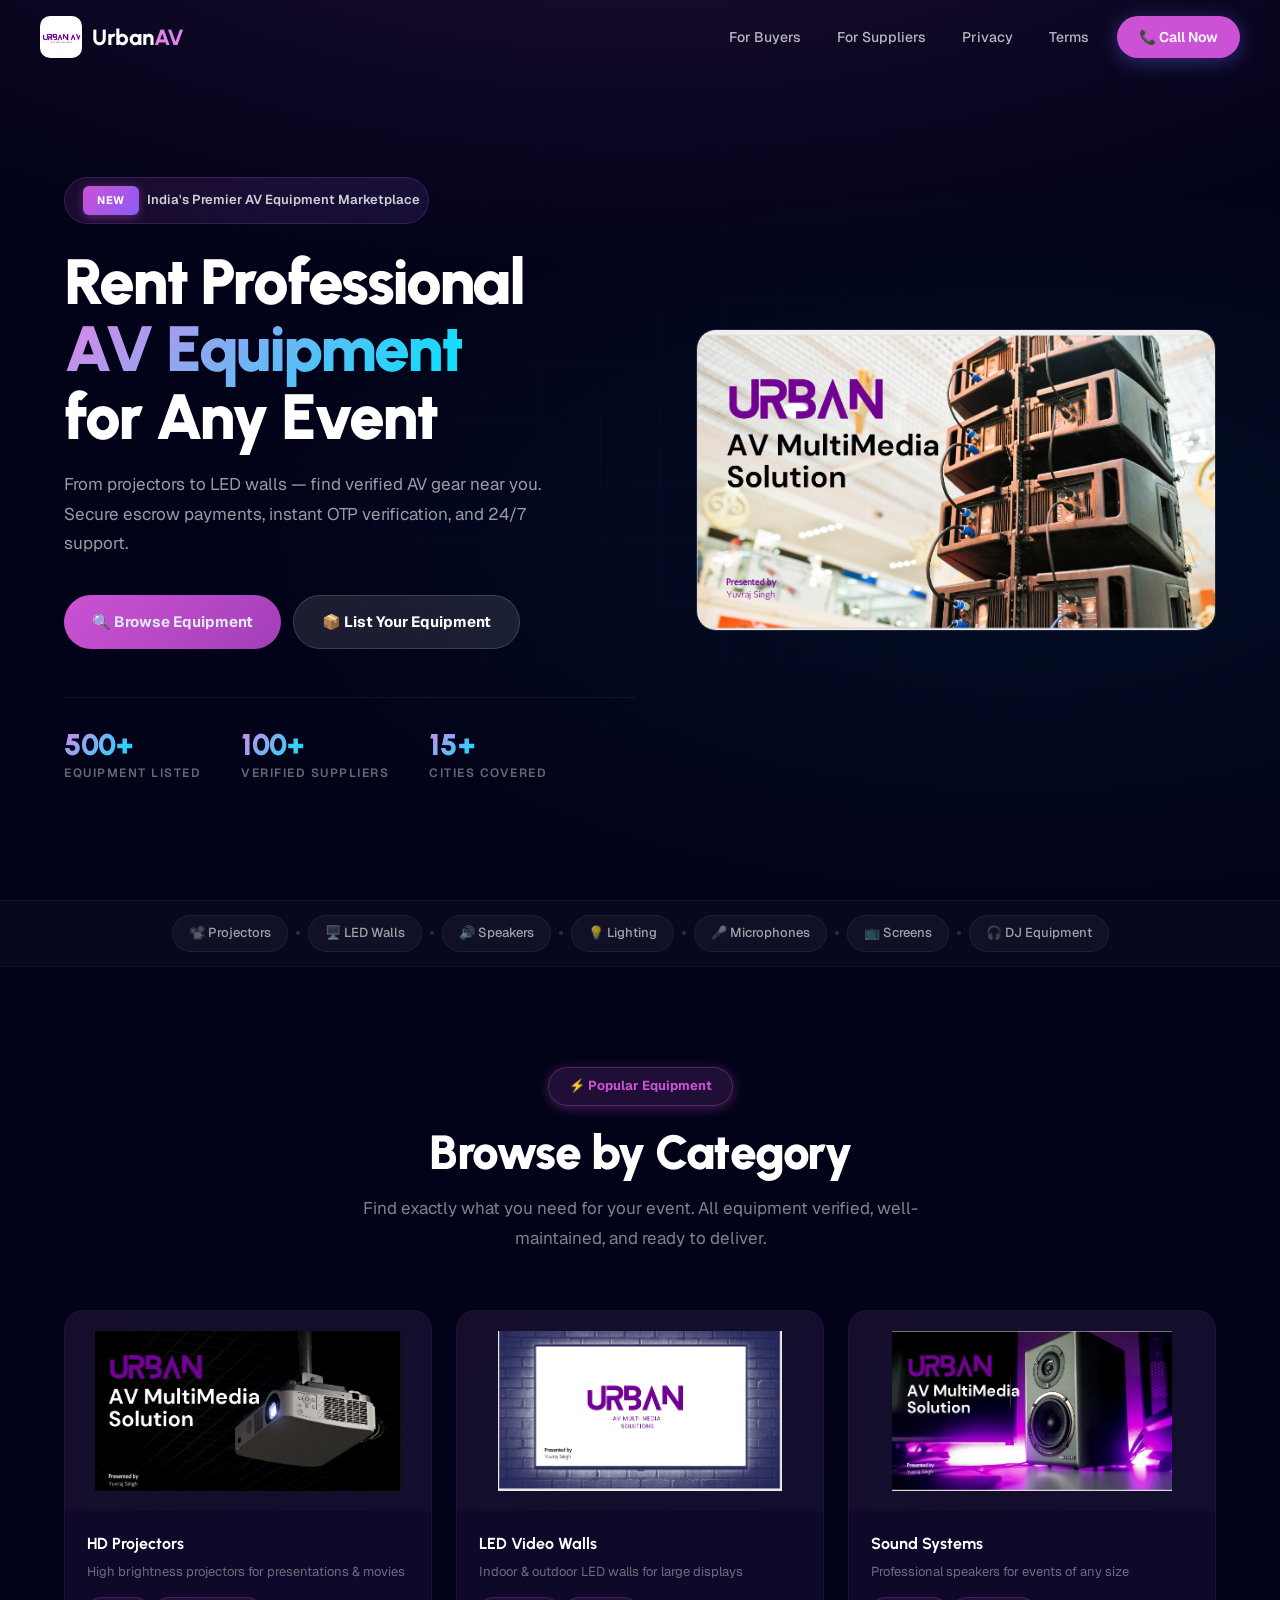
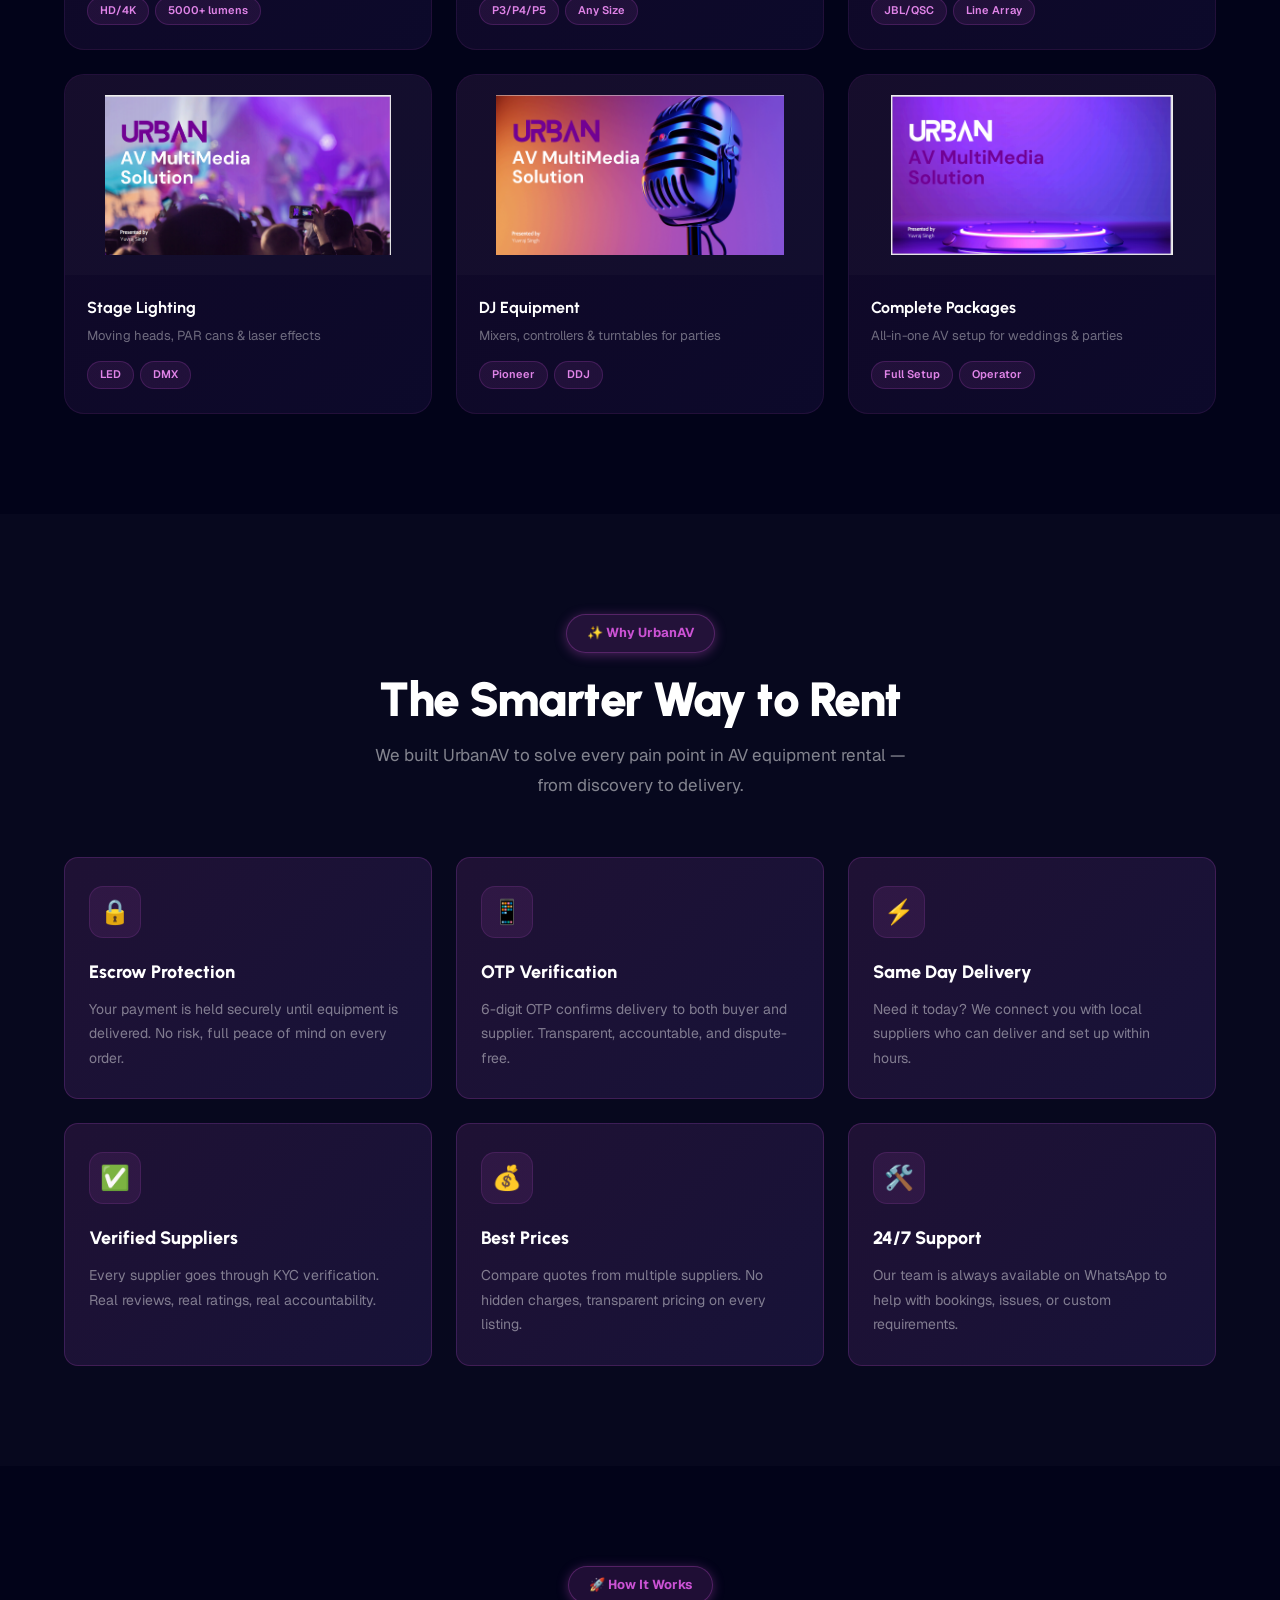
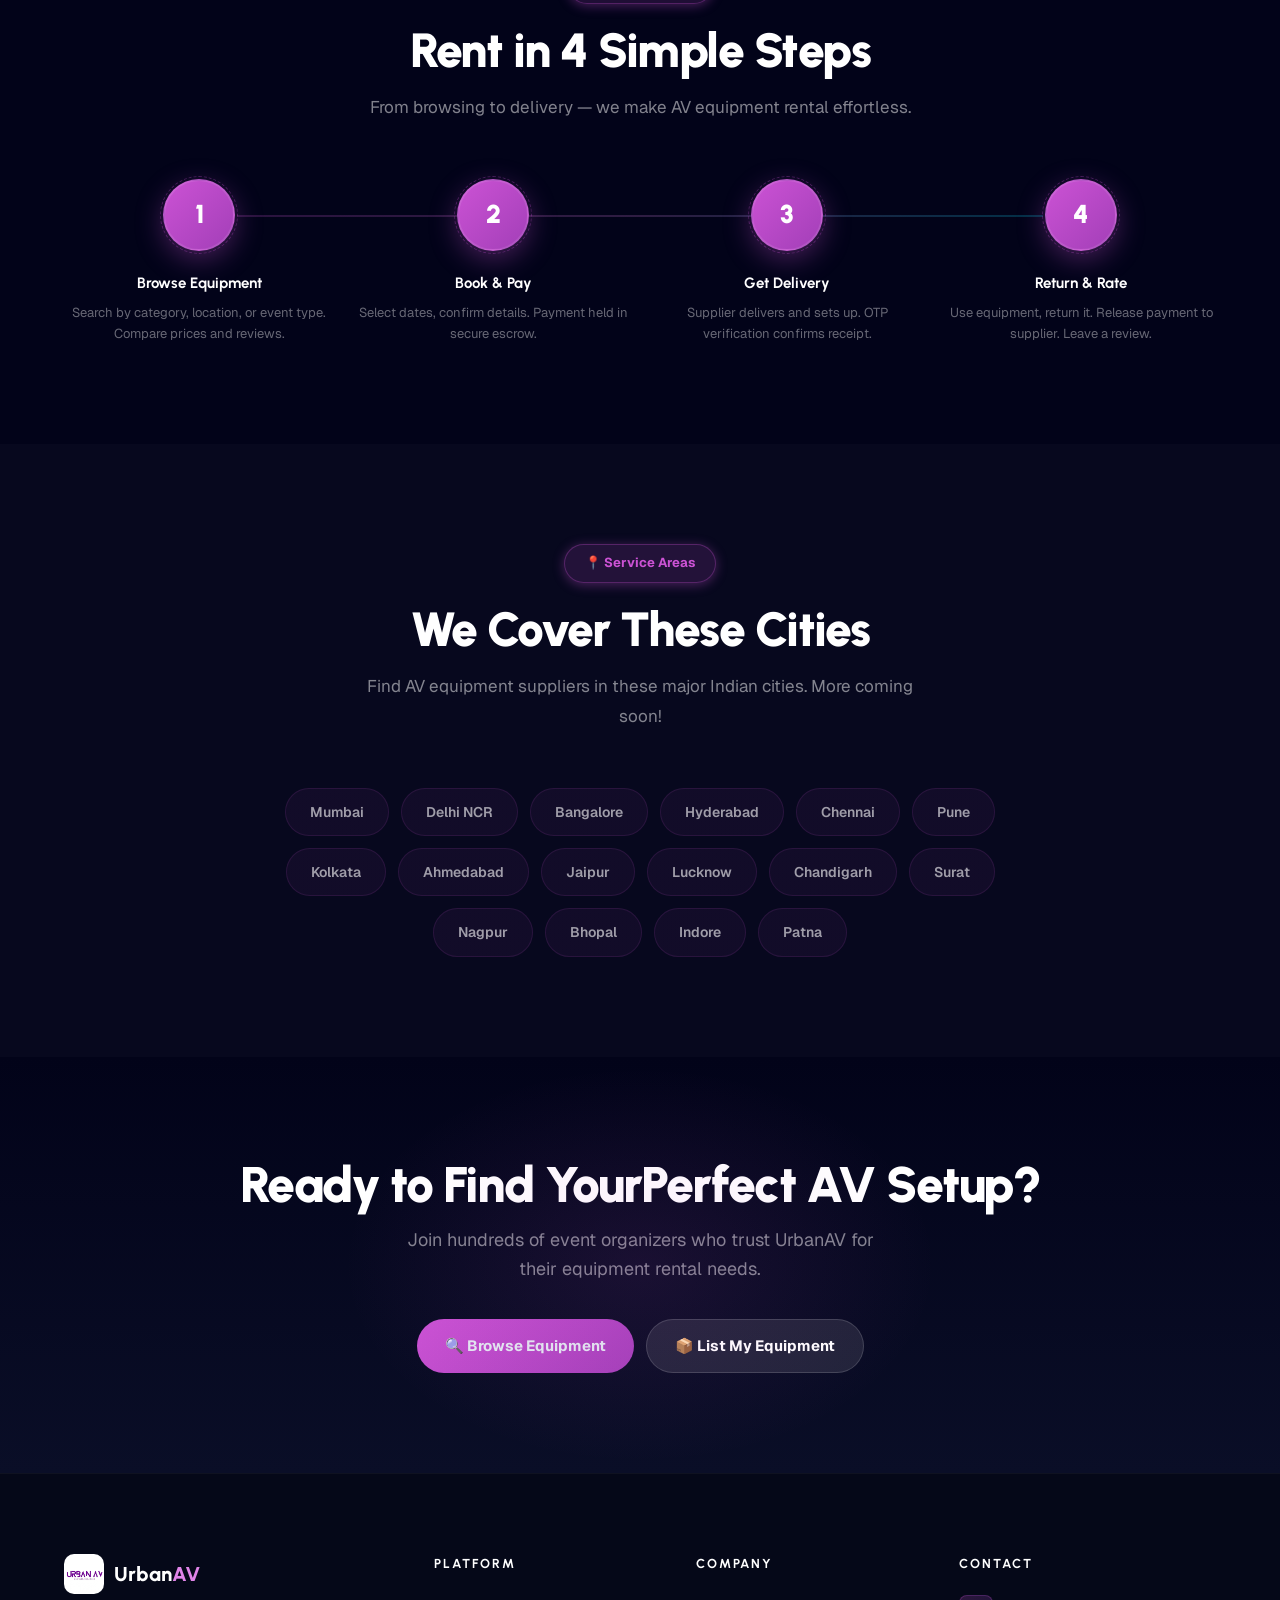
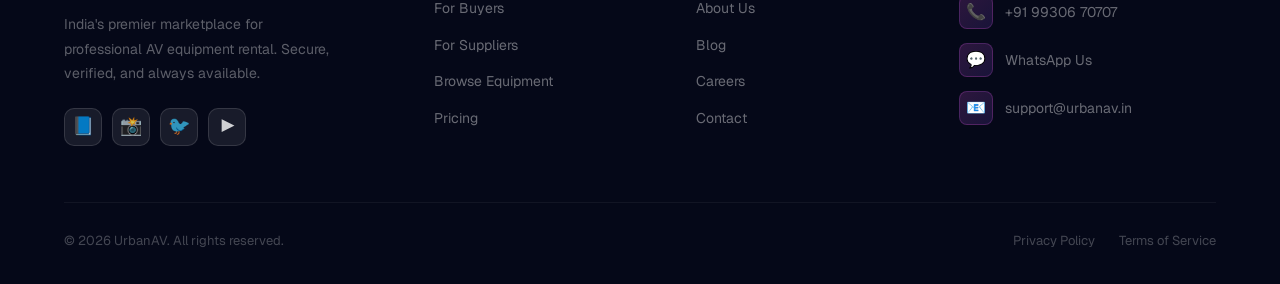
==== index.html @ 96397330 "first commit" ====
<!DOCTYPE html>
<html lang="en">
<head>
  <meta charset="UTF-8">
  <meta name="viewport" content="width=device-width, initial-scale=1.0">
  <title>UrbanAV - Rent Professional AV Equipment Online | Projectors, LED Walls, Speakers</title>
  <meta name="description" content="India's premier AV equipment rental marketplace. Rent projectors, LED walls, speakers, lighting & DJ equipment for events, weddings & corporate needs. Secure escrow payment, OTP verification, same-day delivery.">
  <meta name="keywords" content="AV equipment rental, projector rental India, LED wall rental, speaker rental, event equipment hire, wedding AV rental, corporate AV equipment, stage lighting rental, DJ equipment rental, UrbanAV, AV marketplace India, sound system rental, microphone rental, screen rental">
  <meta name="author" content="UrbanAV">
  <meta name="robots" content="index, follow, max-snippet:-1, max-image-preview:large">
  <meta name="googlebot" content="index, follow">
  <link rel="canonical" href="https://urbanav.in/">

  <!-- Favicon -->
  <link rel="icon" type="image/jpeg" href="urbanav-logo.jpg">
  <link rel="apple-touch-icon" href="urbanav-logo.jpg">

  <!-- Open Graph / Facebook -->
  <meta property="og:type" content="website">
  <meta property="og:url" content="https://urbanav.in/">
  <meta property="og:title" content="UrbanAV - Rent Professional AV Equipment Online">
  <meta property="og:description" content="India's premier AV equipment rental marketplace. Rent projectors, LED walls, speakers & more. Secure escrow payment, OTP verification.">
  <meta property="og:image" content="https://urbanav.in/images/urban1.png">
  <meta property="og:image:width" content="1200">
  <meta property="og:image:height" content="630">
  <meta property="og:site_name" content="UrbanAV">
  <meta property="og:locale" content="en_IN">

  <!-- Twitter Card -->
  <meta name="twitter:card" content="summary_large_image">
  <meta name="twitter:url" content="https://urbanav.in/">
  <meta name="twitter:title" content="UrbanAV - Rent Professional AV Equipment Online">
  <meta name="twitter:description" content="India's premier AV equipment rental marketplace. Secure escrow payment, OTP verification, same-day delivery.">
  <meta name="twitter:image" content="https://urbanav.in/images/urban1.png">

  <!-- Preconnect for performance -->
  <link rel="preconnect" href="https://images.unsplash.com">

  <!-- Structured Data: Organization -->
  <script type="application/ld+json">
  {
    "@context": "https://schema.org",
    "@type": "Organization",
    "name": "UrbanAV",
    "url": "https://urbanav.in",
    "logo": "https://urbanav.in/urbanav-logo.jpg",
    "description": "India's premier marketplace for professional AV equipment rental",
    "contactPoint": {
      "@type": "ContactPoint",
      "telephone": "+91-9930670707",
      "contactType": "customer service",
      "email": "support@urbanav.in",
      "availableLanguage": ["English", "Hindi"]
    },
    "sameAs": [],
    "areaServed": {
      "@type": "Country",
      "name": "India"
    }
  }
  </script>

  <!-- Structured Data: WebSite with SearchAction -->
  <script type="application/ld+json">
  {
    "@context": "https://schema.org",
    "@type": "WebSite",
    "name": "UrbanAV",
    "url": "https://urbanav.in",
    "potentialAction": {
      "@type": "SearchAction",
      "target": "https://urbanav.in/search?q={search_term_string}",
      "query-input": "required name=search_term_string"
    }
  }
  </script>

  <link rel="stylesheet" href="css/style.css">
</head>
<body>

<!-- NAVBAR -->
<nav class="navbar" id="navbar">
  <div class="navbar-inner">
    <a href="/" class="logo">
      <img src="urbanav-logo.jpg" alt="UrbanAV" onerror="this.style.display='none'">
      <span class="logo-text">Urban<span>AV</span></span>
    </a>
    <div class="nav-links" id="navLinks">
      <a href="how-it-works-buyer.html">For Buyers</a>
      <a href="how-it-works-supplier.html">For Suppliers</a>
      <a href="privacy-policy-buyer.html">Privacy</a>
      <a href="terms-buyer.html">Terms</a>
      <a href="https://wa.me/919930670707" class="nav-cta">📞 Call Now</a>
    </div>
    <div class="menu-toggle" id="menuToggle" onclick="toggleMenu()">
      <span></span><span></span><span></span>
    </div>
  </div>
</nav>

<main>
<!-- HERO -->
<section class="hero">
  <div class="hero-bg"></div>
  <div class="hero-grid"></div>
  <div class="hero-content">
    <div class="container">
      <!-- LEFT: Text Content -->
      <div class="hero-text">
        <div class="hero-badge">
          <span class="hero-badge-btn">NEW</span>
          India's Premier AV Equipment Marketplace
        </div>
        <h1>
          Rent Professional<br>
          <span class="gradient-text">AV Equipment</span><br>
          for Any Event
        </h1>
        <p class="hero-subtitle">
          From projectors to LED walls — find verified AV gear near you. 
          Secure escrow payments, instant OTP verification, and 24/7 support.
        </p>
        <div class="hero-btns">
          <a href="how-it-works-buyer.html" class="btn btn-primary">
            🔍 Browse Equipment
          </a>
          <a href="how-it-works-supplier.html" class="btn btn-white">
            📦 List Your Equipment
          </a>
        </div>
        <div class="hero-stats">
          <div>
            <div class="hero-stat-num"><span class="accent">500+</span></div>
            <div class="hero-stat-label">Equipment Listed</div>
          </div>
          <div>
            <div class="hero-stat-num"><span class="accent">100+</span></div>
            <div class="hero-stat-label">Verified Suppliers</div>
          </div>
          <div>
            <div class="hero-stat-num"><span class="accent">15+</span></div>
            <div class="hero-stat-label">Cities Covered</div>
          </div>
        </div>
      </div>

      <!-- RIGHT: Images Gallery -->
      <div class="hero-visual">
        <div class="hero-showcase">
          <!-- Main large image -->
          <div class="hero-main-img">
            <img src="images/urban1.png" alt="AV Setup">            
           
          </div>
          <!-- Smaller images grid -->
         
        
      </div>
    </div>
  </div>
</section>

<!-- SERVICES BAR -->
<div class="services-bar">
  <div class="services-bar-inner">
    <div class="services-bar-item">📽️ Projectors</div>
    <div class="services-bar-sep"></div>
    <div class="services-bar-item">🖥️ LED Walls</div>
    <div class="services-bar-sep"></div>
    <div class="services-bar-item">🔊 Speakers</div>
    <div class="services-bar-sep"></div>
    <div class="services-bar-item">💡 Lighting</div>
    <div class="services-bar-sep"></div>
    <div class="services-bar-item">🎤 Microphones</div>
    <div class="services-bar-sep"></div>
    <div class="services-bar-item">📺 Screens</div>
    <div class="services-bar-sep"></div>
    <div class="services-bar-item">🎧 DJ Equipment</div>
  </div>
</div>

<!-- EQUIPMENT GRID -->
<section class="section">
  <div class="container">
    <div style="text-align:center; margin-bottom: 56px;">
      <div class="section-badge">⚡ Popular Equipment</div>
      <h2 class="section-title">Browse by Category</h2>
      <p class="section-subtitle">Find exactly what you need for your event. All equipment verified, well-maintained, and ready to deliver.</p>
    </div>
    <div class="equip-grid">
      <div class="equip-card">
        <div class="equip-img">
          <img src="images/projector.png" alt="Projector">
        </div>
        <div class="equip-body">
          <h3>HD Projectors</h3>
          <p>High brightness projectors for presentations & movies</p>
          <div class="equip-tags">
            <span class="equip-tag">HD/4K</span>
            <span class="equip-tag">5000+ lumens</span>
          </div>
        </div>
      </div>
      <div class="equip-card">
        <div class="equip-img">
          <img src="images/screen.png" alt="LED Wall">
        </div>
        <div class="equip-body">
          <h3>LED Video Walls</h3>
          <p>Indoor & outdoor LED walls for large displays</p>
          <div class="equip-tags">
            <span class="equip-tag">P3/P4/P5</span>
            <span class="equip-tag">Any Size</span>
          </div>
        </div>
      </div>
      <div class="equip-card">
        <div class="equip-img">
          <img src="images/sepekar.png" alt="Speakers">
        </div>
        <div class="equip-body">
          <h3>Sound Systems</h3>
          <p>Professional speakers for events of any size</p>
          <div class="equip-tags">
            <span class="equip-tag">JBL/QSC</span>
            <span class="equip-tag">Line Array</span>
          </div>
        </div>
      </div>
      <div class="equip-card">
        <div class="equip-img">
          <img src="images/crowd.png" alt="Stage Lighting">
        </div>
        <div class="equip-body">
          <h3>Stage Lighting</h3>
          <p>Moving heads, PAR cans & laser effects</p>
          <div class="equip-tags">
            <span class="equip-tag">LED</span>
            <span class="equip-tag">DMX</span>
          </div>
        </div>
      </div>
      <div class="equip-card">
        <div class="equip-img">
          <img src="images/mics.png" alt="DJ Equipment">
        </div>
        <div class="equip-body">
          <h3>DJ Equipment</h3>
          <p>Mixers, controllers & turntables for parties</p>
          <div class="equip-tags">
            <span class="equip-tag">Pioneer</span>
            <span class="equip-tag">DDJ</span>
          </div>
        </div>
      </div>
      <div class="equip-card">
        <div class="equip-img">
          <img src="images/urban.png" alt="Event Setup">
        </div>
        <div class="equip-body">
          <h3>Complete Packages</h3>
          <p>All-in-one AV setup for weddings & parties</p>
          <div class="equip-tags">
            <span class="equip-tag">Full Setup</span>
            <span class="equip-tag">Operator</span>
          </div>
        </div>
      </div>
    </div>
  </div>
</section>

<!-- WHY URBANAV -->
<section class="section section-alt">
  <div class="container">
    <div style="text-align:center; margin-bottom: 56px;">
      <div class="section-badge">✨ Why UrbanAV</div>
      <h2 class="section-title">The Smarter Way to Rent</h2>
      <p class="section-subtitle">We built UrbanAV to solve every pain point in AV equipment rental — from discovery to delivery.</p>
    </div>
    <div class="feat-grid">
      <div class="feat-card">
        <div class="feat-icon">🔒</div>
        <h3>Escrow Protection</h3>
        <p>Your payment is held securely until equipment is delivered. No risk, full peace of mind on every order.</p>
      </div>
      <div class="feat-card">
        <div class="feat-icon">📱</div>
        <h3>OTP Verification</h3>
        <p>6-digit OTP confirms delivery to both buyer and supplier. Transparent, accountable, and dispute-free.</p>
      </div>
      <div class="feat-card">
        <div class="feat-icon">⚡</div>
        <h3>Same Day Delivery</h3>
        <p>Need it today? We connect you with local suppliers who can deliver and set up within hours.</p>
      </div>
      <div class="feat-card">
        <div class="feat-icon">✅</div>
        <h3>Verified Suppliers</h3>
        <p>Every supplier goes through KYC verification. Real reviews, real ratings, real accountability.</p>
      </div>
      <div class="feat-card">
        <div class="feat-icon">💰</div>
        <h3>Best Prices</h3>
        <p>Compare quotes from multiple suppliers. No hidden charges, transparent pricing on every listing.</p>
      </div>
      <div class="feat-card">
        <div class="feat-icon">🛠️</div>
        <h3>24/7 Support</h3>
        <p>Our team is always available on WhatsApp to help with bookings, issues, or custom requirements.</p>
      </div>
    </div>
  </div>
</section>

<!-- HOW IT WORKS -->
<section class="section">
  <div class="container">
    <div style="text-align:center; margin-bottom: 56px;">
      <div class="section-badge">🚀 How It Works</div>
      <h2 class="section-title">Rent in 4 Simple Steps</h2>
      <p class="section-subtitle">From browsing to delivery — we make AV equipment rental effortless.</p>
    </div>
    <div class="how-grid">
      <div class="how-step-card">
        <div class="how-step-num">1</div>
        <h3>Browse Equipment</h3>
        <p>Search by category, location, or event type. Compare prices and reviews.</p>
      </div>
      <div class="how-step-card">
        <div class="how-step-num">2</div>
        <h3>Book & Pay</h3>
        <p>Select dates, confirm details. Payment held in secure escrow.</p>
      </div>
      <div class="how-step-card">
        <div class="how-step-num">3</div>
        <h3>Get Delivery</h3>
        <p>Supplier delivers and sets up. OTP verification confirms receipt.</p>
      </div>
      <div class="how-step-card">
        <div class="how-step-num">4</div>
        <h3>Return & Rate</h3>
        <p>Use equipment, return it. Release payment to supplier. Leave a review.</p>
      </div>
    </div>
  </div>
</section>

<!-- AREAS COVERED -->
<section class="section section-alt">
  <div class="container">
    <div style="text-align:center; margin-bottom: 48px;">
      <div class="section-badge">📍 Service Areas</div>
      <h2 class="section-title">We Cover These Cities</h2>
      <p class="section-subtitle">Find AV equipment suppliers in these major Indian cities. More coming soon!</p>
    </div>
    <div class="areas-grid">
      <div class="area-pill">Mumbai</div>
      <div class="area-pill">Delhi NCR</div>
      <div class="area-pill">Bangalore</div>
      <div class="area-pill">Hyderabad</div>
      <div class="area-pill">Chennai</div>
      <div class="area-pill">Pune</div>
      <div class="area-pill">Kolkata</div>
      <div class="area-pill">Ahmedabad</div>
      <div class="area-pill">Jaipur</div>
      <div class="area-pill">Lucknow</div>
      <div class="area-pill">Chandigarh</div>
      <div class="area-pill">Surat</div>
      <div class="area-pill">Nagpur</div>
      <div class="area-pill">Bhopal</div>
      <div class="area-pill">Indore</div>
      <div class="area-pill">Patna</div>
    </div>
  </div>
</section>

<!-- CTA -->
<section class="cta-section">
  <div class="cta-glow"></div>
  <div class="container">
    <h2>Ready to Find Your<span class="gradient-text">Perfect AV Setup?</span></h2>
    <p>Join hundreds of event organizers who trust UrbanAV for their equipment rental needs.</p>
    <div class="btn-group">
      <a href="how-it-works-buyer.html" class="btn btn-primary">🔍 Browse Equipment</a>
      <a href="how-it-works-supplier.html" class="btn btn-white">📦 List My Equipment</a>
    </div>
  </div>
</section>

</main>

<!-- FOOTER -->
<footer class="footer">
  <div class="container">
    <div class="footer-grid">
      <div class="footer-brand">
        <a href="/" class="logo">
          <img src="urbanav-logo.jpg" alt="UrbanAV" onerror="this.style.display='none'">
          <span class="logo-text">Urban<span>AV</span></span>
        </a>
        <p>India's premier marketplace for professional AV equipment rental. Secure, verified, and always available.</p>
        <div class="footer-social">
          <a href="#">📘</a>
          <a href="#">📸</a>
          <a href="#">🐦</a>
          <a href="#">▶️</a>
        </div>
      </div>
      <div>
        <h4>Platform</h4>
        <ul>
          <li><a href="how-it-works-buyer.html">For Buyers</a></li>
          <li><a href="how-it-works-supplier.html">For Suppliers</a></li>
          <li><a href="#">Browse Equipment</a></li>
          <li><a href="#">Pricing</a></li>
        </ul>
      </div>
      <div>
        <h4>Company</h4>
        <ul>
          <li><a href="#">About Us</a></li>
          <li><a href="#">Blog</a></li>
          <li><a href="#">Careers</a></li>
          <li><a href="#">Contact</a></li>
        </ul>
      </div>
      <div>
        <h4>Contact</h4>
        <div class="footer-contact-item">
          <span class="ci-icon">📞</span>
          <a href="tel:+919930670707">+91 99306 70707</a>
        </div>
        <div class="footer-contact-item">
          <span class="ci-icon">💬</span>
          <a href="https://wa.me/919930670707">WhatsApp Us</a>
        </div>
        <div class="footer-contact-item">
          <span class="ci-icon">📧</span>
          <a href="mailto:support@urbanav.in">support@urbanav.in</a>
        </div>
      </div>
    </div>
    <div class="footer-bottom">
      <p>© 2026 UrbanAV. All rights reserved.</p>
      <div class="footer-bottom-links">
        <a href="privacy-policy-buyer.html">Privacy Policy</a>
        <a href="terms-buyer.html">Terms of Service</a>
      </div>
    </div>
  </div>
</footer>

<script>
function toggleMenu() {
  document.getElementById('navLinks').classList.toggle('open');
}
window.addEventListener('scroll', () => {
  document.getElementById('navbar').classList.toggle('scrolled', window.scrollY > 50);
});
</script>
</body>
</html>
---- css/style.css ----
/* UrbanAV - Modern Space Glass Design */
@import url('https://fonts.googleapis.com/css2?family=Geist:wght@300;400;500;600;700;800;900&display=swap');
@import url('https://fonts.googleapis.com/css2?family=Urbanist:ital,wght@0,300;0,400;0,500;0,600;0,700;0,800;0,900;1,400;1,500&display=swap');

:root {
  --primary: #CB52D4;
  --primary-dark: #A33FB8;
  --primary-light: #E084E8;
  --accent: #00E5FF;
  --dark: #020319;
  --dark-2: #0A0E27;
  --dark-3: #111432;
  --glass-bg: rgba(255,255,255,0.04);
  --glass-border: rgba(255,255,255,0.08);
  --glass-highlight: rgba(255,255,255,0.12);
  --text: #E2E8F0;
  --text-muted: #94A3B8;
  --text-dim: #64748B;
}

* { margin: 0; padding: 0; box-sizing: border-box; }
html { scroll-behavior: smooth; }

body {
  font-family: 'Geist', -apple-system, BlinkMacSystemFont, sans-serif;
  color: var(--text);
  background: var(--dark);
  line-height: 1.6;
  -webkit-font-smoothing: antialiased;
  overflow-x: hidden;
}

a { color: inherit; text-decoration: none; }
h1, h2, h3, h4 { font-family: 'Urbanist', sans-serif; font-weight: 700; }

.container { max-width: 1200px; margin: 0 auto; padding: 0 24px; }

/* ===== GLASS UTILITIES ===== */
.glass {
  background: var(--glass-bg);
  backdrop-filter: blur(20px);
  -webkit-backdrop-filter: blur(20px);
  border: 1px solid var(--glass-border);
}
.glass-card {
  background: rgba(255,255,255,0.05);
  backdrop-filter: blur(16px);
  -webkit-backdrop-filter: blur(16px);
  border: 1px solid rgba(255,255,255,0.08);
  border-radius: 20px;
  transition: all 0.3s;
}
.glass-card:hover {
  border-color: rgba(203,82,212,0.3);
  box-shadow: 0 0 40px rgba(203,82,212,0.08);
  transform: translateY(-4px);
}
.glass-light {
  background: rgba(255,255,255,0.06);
  border: 1px solid rgba(255,255,255,0.1);
}

/* ===== NAVBAR ===== */
.navbar {
  position: fixed;
  top: 0;
  left: 0;
  right: 0;
  z-index: 1000;
  padding: 0 24px;
  transition: all 0.3s;
}
.navbar.scrolled {
  background: rgba(2,3,25,0.85);
  backdrop-filter: blur(20px);
  -webkit-backdrop-filter: blur(20px);
  border-bottom: 1px solid rgba(255,255,255,0.05);
}
.navbar-inner {
  display: flex;
  align-items: center;
  justify-content: space-between;
  max-width: 1200px;
  margin: 0 auto;
  padding: 16px 0;
  gap: 24px;
}
.navbar .logo {
  display: flex;
  align-items: center;
  gap: 10px;
  flex-shrink: 0;
}
.navbar .logo img {
  height: 42px;
  width: auto;
  border-radius: 10px;
}
.navbar .logo-text {
  font-family: 'Urbanist', sans-serif;
  font-size: 22px;
  font-weight: 800;
  color: #fff;
  letter-spacing: -0.3px;
}
.navbar .logo-text span { color: var(--primary-light); }

.nav-links {
  display: flex;
  align-items: center;
  gap: 4px;
}
.nav-links a {
  color: rgba(255,255,255,0.7);
  font-size: 14px;
  font-weight: 500;
  padding: 8px 16px;
  border-radius: 50px;
  transition: all 0.25s;
  white-space: nowrap;
}
.nav-links a:hover {
  color: #fff;
  background: rgba(255,255,255,0.08);
}
.nav-links .active {
  color: #fff;
  background: linear-gradient(135deg, rgba(203,82,212,0.25), rgba(203,82,212,0.25));
}
.nav-cta {
  background: var(--primary) !important;
  color: #fff !important;
  font-weight: 600 !important;
  padding: 10px 22px !important;
  border-radius: 50px !important;
  box-shadow: 0 4px 20px rgba(99,102,241,0.4);
  margin-left: 8px;
}
.nav-cta:hover {
  background: var(--primary-dark) !important;
  box-shadow: 0 6px 28px rgba(99,102,241,0.5) !important;
  transform: translateY(-1px);
}

.menu-toggle {
  display: none;
  flex-direction: column;
  gap: 5px;
  cursor: pointer;
  padding: 8px;
}
.menu-toggle span {
  width: 22px;
  height: 2px;
  background: #fff;
  border-radius: 2px;
  transition: all 0.3s;
}

/* ===== HERO ===== */
.hero {
  min-height: 100vh;
  background: var(--dark);
  position: relative;
  display: flex;
  align-items: center;
  overflow: hidden;
  padding-top: 80px;
}
.hero-bg {
  position: absolute;
  inset: 0;
  background:
    radial-gradient(ellipse 80% 50% at 50% -20%, rgba(203,82,212,0.15), transparent),
    radial-gradient(ellipse 60% 40% at 80% 60%, rgba(34,211,238,0.06), transparent);
}
.hero-grid {
  position: absolute;
  inset: 0;
  background-image:
    linear-gradient(rgba(255,255,255,0.02) 1px, transparent 1px),
    linear-gradient(90deg, rgba(255,255,255,0.02) 1px, transparent 1px);
  background-size: 60px 60px;
  mask-image: radial-gradient(ellipse at center, black 0%, transparent 70%);
}
.hero-content {
  position: relative;
  z-index: 2;
  width: 100%;
}
.hero .container {
  display: grid;
  grid-template-columns: 1.1fr 1fr;
  gap: 60px;
  align-items: center;
  padding-top: 40px;
  padding-bottom: 60px;
}

/* Hero Badge */
.hero-badge {
  display: inline-flex;
  align-items: center;
  gap: 8px;
  padding: 8px 8px 8px 18px;
  background: linear-gradient(135deg, rgba(203,82,212,0.12), rgba(139,92,246,0.12));
  border: 1px solid rgba(203,82,212,0.2);
  border-radius: 50px;
  font-size: 13px;
  font-weight: 600;
  color: rgba(255,255,255,0.8);
  margin-bottom: 24px;
}
.hero-badge-btn {
  background: linear-gradient(135deg, #CB52D4, #8B5CF6);
  color: #fff !important;
  padding: 6px 14px;
  border-radius: 6px;
  font-size: 11px !important;
  font-weight: 700;
  letter-spacing: 0.5px;
  box-shadow: 0 2px 10px rgba(203,82,212,0.4);
}

/* Hero Text */
.hero h1 {
  font-family: 'Urbanist', sans-serif;
  font-size: clamp(40px, 5vw, 64px);
  font-weight: 900;
  line-height: 1.05;
  letter-spacing: -2px;
  color: #fff;
  margin-bottom: 20px;
}
.hero h1 .gradient-text {
  background: linear-gradient(135deg, var(--primary-light), var(--accent));
  -webkit-background-clip: text;
  -webkit-text-fill-color: transparent;
  background-clip: text;
}
.hero-subtitle {
  font-size: 17px;
  color: rgba(255,255,255,0.6);
  line-height: 1.75;
  margin-bottom: 36px;
  max-width: 500px;
}
.hero-btns {
  display: flex;
  gap: 12px;
  flex-wrap: wrap;
  margin-bottom: 48px;
}
.hero-stats {
  display: flex;
  gap: 40px;
  padding-top: 32px;
  border-top: 1px solid rgba(255,255,255,0.06);
  flex-wrap: wrap;
}
.hero-stat-num {
  font-size: 30px;
  font-weight: 900;
  font-family: 'Urbanist', sans-serif;
  color: #fff;
  line-height: 1;
  margin-bottom: 4px;
}
.hero-stat-num .accent {
  background: linear-gradient(135deg, var(--primary-light), var(--accent));
  -webkit-background-clip: text;
  -webkit-text-fill-color: transparent;
  background-clip: text;
}
.hero-stat-label {
  font-size: 12px;
  color: rgba(255,255,255,0.4);
  text-transform: uppercase;
  letter-spacing: 1.5px;
  font-weight: 600;
}

/* Hero Visual - Showcase Layout */
.hero-visual { position: relative; }
.hero-showcase {
  display: flex;
  flex-direction: column;
  gap: 14px;
}
.hero-main-img {
  position: relative;
  border-radius: 20px;
  overflow: hidden;
  border: 1px solid rgba(255,255,255,0.08);
  background: rgba(255,255,255,0.04);
}
.hero-main-img img {
  width: 100%;
  height: 300px;
  object-fit: cover;
  display: block;
}
.hero-main-overlay {
  position: absolute;
  top: 14px;
  left: 14px;
}
.hero-img-tag {
  background: linear-gradient(135deg, #CB52D4, #8B5CF6);
  color: #fff;
  padding: 6px 14px;
  border-radius: 8px;
  font-size: 12px;
  font-weight: 700;
  box-shadow: 0 4px 16px rgba(203,82,212,0.4);
}
.hero-img-grid {
  display: grid;
  grid-template-columns: repeat(4, 1fr);
  gap: 10px;
}
.hero-small-imgs {
  display: grid;
  grid-template-columns: 1fr 1fr;
  gap: 14px;
}
.hero-small-img {
  border-radius: 16px;
  overflow: hidden;
  border: 1px solid rgba(255,255,255,0.08);
  background: rgba(255,255,255,0.04);
  transition: all 0.3s;
}
.hero-small-img:hover {
  transform: translateY(-4px);
  border-color: rgba(203,82,212,0.3);
  box-shadow: 0 8px 24px rgba(203,82,212,0.15);
}
.hero-small-img img {
  width: 100%;
  height: 180px;
  object-fit: cover;
  display: block;
}
.hero-img-small {
  border-radius: 12px;
  overflow: hidden;
  border: 1px solid rgba(255,255,255,0.08);
  background: rgba(255,255,255,0.04);
  aspect-ratio: 1;
  transition: all 0.3s;
}
.hero-img-small:hover {
  transform: scale(1.05);
  border-color: rgba(203,82,212,0.3);
}
.hero-img-small img {
  width: 100%;
  height: 100%;
  object-fit: cover;
}

/* Floating Cards */
.float-card {
  position: absolute;
  background: rgba(10,14,39,0.95);
  backdrop-filter: blur(20px);
  -webkit-backdrop-filter: blur(20px);
  border: 1px solid rgba(255,255,255,0.1);
  border-radius: 14px;
  padding: 12px 16px;
  display: flex;
  align-items: center;
  gap: 12px;
  box-shadow: 0 8px 32px rgba(0,0,0,0.4);
  animation: floatUp 4s ease-in-out infinite;
  z-index: 5;
}
.float-card-1 { top: -12px; right: -16px; animation-delay: 0s; }
.float-card-2 { bottom: 32px; left: -20px; animation-delay: 1.5s; }
@keyframes floatUp {
  0%, 100% { transform: translateY(0); }
  50% { transform: translateY(-8px); }
}
.float-icon {
  width: 40px; height: 40px;
  border-radius: 10px;
  display: flex;
  align-items: center;
  justify-content: center;
  font-size: 18px;
  flex-shrink: 0;
}
.float-icon.green { background: linear-gradient(135deg, #10B981, #059669); box-shadow: 0 4px 16px rgba(16,185,129,0.4); }
.float-icon.cyan { background: linear-gradient(135deg, #22D3EE, #06B6D4); box-shadow: 0 4px 16px rgba(34,211,238,0.4); }
.float-text strong { display: block; font-size: 14px; font-weight: 700; color: #fff; }
.float-text span { font-size: 12px; color: rgba(255,255,255,0.45); }

/* ===== BUTTONS ===== */
.btn {
  display: inline-flex;
  align-items: center;
  gap: 8px;
  padding: 14px 28px;
  border-radius: 50px;
  font-weight: 700;
  font-size: 15px;
  cursor: pointer;
  border: none;
  transition: all 0.3s;
  text-decoration: none;
  white-space: nowrap;
}
.btn:hover { transform: translateY(-2px); }
.btn-primary {
  background: linear-gradient(135deg, var(--primary), var(--primary-dark));
}
.btn-primary:hover { box-shadow: 0 8px 30px rgba(203,82,212,0.45); }
.btn-white {
  background: rgba(255,255,255,0.1);
  color: #fff;
  border: 1px solid rgba(255,255,255,0.15);
}
.btn-white:hover { background: rgba(255,255,255,0.15); }
.btn-outline {
  background: transparent;
  color: rgba(255,255,255,0.7);
  border: 1px solid rgba(255,255,255,0.15);
}
.btn-outline:hover { color: #fff; border-color: rgba(255,255,255,0.3); background: rgba(255,255,255,0.05); }

/* ===== SERVICES BAR ===== */
.services-bar {
  background: rgba(255,255,255,0.02);
  border-top: 1px solid rgba(255,255,255,0.04);
  border-bottom: 1px solid rgba(255,255,255,0.04);
  padding: 14px 0;
}
.services-bar-inner {
  display: flex;
  align-items: center;
  justify-content: center;
  flex-wrap: wrap;
  gap: 8px;
}
.services-bar-item {
  display: flex;
  align-items: center;
  gap: 8px;
  padding: 7px 16px;
  border-radius: 50px;
  font-size: 13px;
  font-weight: 500;
  color: rgba(255,255,255,0.6);
  background: rgba(255,255,255,0.04);
  border: 1px solid rgba(255,255,255,0.06);
  transition: all 0.25s;
  white-space: nowrap;
}
.services-bar-item:hover {
  background: linear-gradient(135deg, rgba(203,82,212,0.15), rgba(203,82,212,0.15));
  border-color: rgba(203,82,212,0.25);
  color: var(--primary-light);
}
.services-bar-sep {
  width: 4px; height: 4px;
  background: rgba(255,255,255,0.15);
  border-radius: 50%;
}

/* ===== SECTION COMMON ===== */
.section { padding: 100px 0; }
.section-alt { background: rgba(255,255,255,0.02); }
.section-dark { background: var(--dark); }

.section-badge {
  display: inline-flex;
  align-items: center;
  gap: 8px;
  font-size: 13px;
  font-weight: 700;
  padding: 8px 20px;
  border-radius: 50px;
  background: rgba(203,82,212,0.15);
  border: 1px solid rgba(203,82,212,0.3);
  color: #CB52D4;
  box-shadow: 0 2px 12px rgba(203,82,212,0.35);
  margin-bottom: 20px;
}

.section-title {
  font-family: 'Urbanist', sans-serif;
  font-size: clamp(30px, 4vw, 48px);
  font-weight: 900;
  letter-spacing: -1.5px;
  line-height: 1.1;
  color: #fff;
  margin-bottom: 16px;
}
.section-subtitle {
  font-size: 17px;
  color: rgba(255,255,255,0.5);
  max-width: 560px;
  margin: 0 auto 56px;
  line-height: 1.75;
}
.section-title-dark { color: var(--dark); }
.section-subtitle-dark { color: var(--text-muted); }

/* ===== EQUIPMENT GRID ===== */
.equip-grid {
  display: grid;
  grid-template-columns: repeat(3, 1fr);
  gap: 24px;
}
.equip-card {
  background: linear-gradient(135deg, rgba(203,82,212,0.08), rgba(139,92,246,0.08));
  border: 1px solid rgba(203,82,212,0.1);
  border-radius: 20px;
  overflow: hidden;
  transition: all 0.35s;
  position: relative;
}
.equip-card::before {
  content: '';
  position: absolute;
  top: 0; left: 0; right: 0;
  height: 3px;
  background: linear-gradient(90deg, var(--primary), var(--accent));
  opacity: 0;
  transition: opacity 0.3s;
}
.equip-card:hover {
  transform: translateY(-8px);
  background: rgba(255,255,255,0.06);
  border-color: rgba(203,82,212,0.2);
  box-shadow: 0 20px 50px rgba(203,82,212,0.1);
}
.equip-card:hover::before { opacity: 1; }
.equip-img {
  height: 200px;
  display: flex;
  align-items: center;
  justify-content: center;
  padding: 20px;
  background: rgba(255,255,255,0.02);
  position: relative;
  overflow: hidden;
}
.equip-img img {
  width: 100%;
  height: 100%;
  object-fit: contain;
  transition: transform 0.4s;
}
.equip-card:hover .equip-img img { transform: scale(1.08); }
.equip-body { padding: 20px 22px 24px; }
.equip-body h3 {
  font-family: 'Urbanist', sans-serif;
  font-size: 16px;
  font-weight: 700;
  color: #fff;
  margin-bottom: 6px;
}
.equip-body p {
  font-size: 13px;
  color: rgba(255,255,255,0.4);
  margin-bottom: 14px;
}
.equip-tags { display: flex; gap: 6px; flex-wrap: wrap; }
.equip-tag {
  background: linear-gradient(135deg, rgba(203,82,212,0.1), rgba(203,82,212,0.1));
  border: 1px solid rgba(203,82,212,0.2);
  color: var(--primary-light);
  padding: 4px 12px;
  border-radius: 50px;
  font-size: 11px;
  font-weight: 600;
}

/* ===== FEATURES ===== */
.feat-grid {
  display: grid;
  grid-template-columns: repeat(3, 1fr);
  gap: 24px;
}
.feat-card {
  background: linear-gradient(135deg, rgba(203,82,212,0.12), rgba(139,92,246,0.12));
  border: 1px solid rgba(203,82,212,0.2);
  border-radius: 14px;
  padding: 28px 24px;
  transition: all 0.35s;
  position: relative;
}
.feat-card::after {
  content: '';
  position: absolute;
  top: 0; left: 0; right: 0;
  height: 2px;
  background: linear-gradient(90deg, var(--primary), var(--accent));
  opacity: 0;
  transition: opacity 0.3s;
}
.feat-card:hover {
  transform: translateY(-6px);
  background: rgba(255,255,255,0.06);
  box-shadow: 0 20px 50px rgba(0,0,0,0.3);
  border-color: rgba(203,82,212,0.2);
}
.feat-card:hover::after { opacity: 1; }
.feat-icon {
  width: 52px; height: 52px;
  border-radius: 14px;
  background: linear-gradient(135deg, rgba(203,82,212,0.1), rgba(203,82,212,0.1));
  border: 1px solid rgba(203,82,212,0.15);
  display: flex;
  align-items: center;
  justify-content: center;
  font-size: 24px;
  margin-bottom: 20px;
}
.feat-card h3 {
  font-family: 'Urbanist', sans-serif;
  font-size: 18px;
  font-weight: 800;
  color: #fff;
  margin-bottom: 10px;
}
.feat-card p {
  font-size: 14px;
  color: rgba(255,255,255,0.45);
  line-height: 1.75;
}

/* ===== HOW IT WORKS ===== */
.how-grid {
  display: grid;
  grid-template-columns: repeat(4, 1fr);
  gap: 24px;
  position: relative;
}
.how-grid::before {
  content: '';
  position: absolute;
  top: 36px;
  left: 15%;
  right: 15%;
  height: 2px;
  background: linear-gradient(90deg, var(--primary), var(--primary-light), var(--accent));
  opacity: 0.2;
}
.how-step-card { text-align: center; position: relative; z-index: 1; }
.how-step-num {
  width: 72px;
  height: 72px;
  border-radius: 50%;
  background: linear-gradient(135deg, var(--primary), var(--primary-dark));
  color: #fff;
  display: flex;
  align-items: center;
  justify-content: center;
  font-family: 'Urbanist', sans-serif;
  font-size: 26px;
  font-weight: 900;
  margin: 0 auto 20px;
  box-shadow: 0 8px 28px rgba(203,82,212,0.35);
  border: 2px solid rgba(255,255,255,0.1);
  position: relative;
}
.how-step-num::after {
  content: '';
  position: absolute;
  inset: -5px;
  border-radius: 50%;
  border: 1px dashed rgba(203,82,212,0.3);
  animation: spinSlow 20s linear infinite;
}
@keyframes spinSlow { to { transform: rotate(360deg); } }
.how-step-card h3 {
  font-family: 'Urbanist', sans-serif;
  font-size: 15px;
  font-weight: 700;
  color: #fff;
  margin-bottom: 8px;
}
.how-step-card p { font-size: 13px; color: rgba(255,255,255,0.4); line-height: 1.6; }

/* ===== AREAS ===== */
.areas-grid {
  display: flex;
  flex-wrap: wrap;
  justify-content: center;
  gap: 12px;
  max-width: 800px;
  margin: 0 auto;
}
.area-pill {
  background: linear-gradient(135deg, rgba(203,82,212,0.06), rgba(203,82,212,0.06));
  border: 1px solid rgba(203,82,212,0.12);
  border-radius: 50px;
  padding: 12px 24px;
  font-size: 14px;
  font-weight: 600;
  color: rgba(255,255,255,0.6);
  transition: all 0.25s;
}
.area-pill:hover {
  background: linear-gradient(135deg, rgba(203,82,212,0.2), rgba(203,82,212,0.2));
  border-color: rgba(203,82,212,0.35);
  color: var(--primary-light);
  transform: translateY(-2px);
}

/* ===== CTA ===== */
.cta-section {
  padding: 100px 0;
  background: linear-gradient(180deg, var(--dark) 0%, #0A0E27 100%);
  text-align: center;
  position: relative;
  overflow: hidden;
}
.cta-glow {
  position: absolute;
  top: 50%;
  left: 50%;
  transform: translate(-50%, -50%);
  width: 600px;
  height: 400px;
  background: radial-gradient(ellipse, rgba(203,82,212,0.1), transparent 70%);
  pointer-events: none;
}
.cta-section h2 {
  font-family: 'Urbanist', sans-serif;
  font-size: clamp(32px, 4.5vw, 50px);
  font-weight: 900;
  letter-spacing: -1.5px;
  color: #fff;
  margin-bottom: 14px;
  line-height: 1.1;
}
.cta-section p {
  font-size: 18px;
  color: rgba(255,255,255,0.5);
  margin-bottom: 36px;
  max-width: 480px;
  margin-left: auto;
  margin-right: auto;
}
.cta-section .btn-group { display: flex; gap: 12px; justify-content: center; flex-wrap: wrap; }

/* ===== FOOTER ===== */
.footer {
  background: #050818;
  color: rgba(255,255,255,0.5);
  padding: 80px 0 32px;
  border-top: 1px solid rgba(255,255,255,0.04);
}
.footer-grid {
  display: grid;
  grid-template-columns: 1.5fr 1fr 1fr 1.2fr;
  gap: 48px;
  margin-bottom: 56px;
}
.footer-brand .logo {
  display: flex;
  align-items: center;
  gap: 10px;
  margin-bottom: 18px;
}
.footer-brand .logo img { height: 40px; border-radius: 10px; }
.footer-brand .logo-text {
  font-family: 'Urbanist', sans-serif;
  font-size: 20px;
  font-weight: 800;
  color: #fff;
}
.footer-brand .logo-text span { color: var(--primary-light); }
.footer-brand p {
  font-size: 14px;
  line-height: 1.75;
  color: rgba(255,255,255,0.35);
  max-width: 280px;
  margin-bottom: 22px;
}
.footer-social { display: flex; gap: 10px; }
.footer-social a {
  width: 38px; height: 38px;
  background: rgba(255,255,255,0.08);
  border: 1px solid rgba(255,255,255,0.12);
  border-radius: 10px;
  display: flex;
  align-items: center;
  justify-content: center;
  font-size: 18px;
  color: rgba(255,255,255,0.8);
  text-decoration: none;
  transition: all 0.25s;
}
.footer-social a:hover {
  background: var(--primary);
  border-color: var(--primary);
  color: #fff;
  transform: translateY(-2px);
}
.footer h4 {
  font-family: 'Urbanist', sans-serif;
  color: #fff;
  font-size: 13px;
  font-weight: 700;
  text-transform: uppercase;
  letter-spacing: 2px;
  margin-bottom: 20px;
}
.footer ul { list-style: none; }
.footer ul li { margin-bottom: 11px; }
.footer ul a { color: rgba(255,255,255,0.4); font-size: 14px; transition: color 0.2s; }
.footer ul a:hover { color: var(--primary-light); }
.footer-contact-item {
  display: flex;
  align-items: center;
  gap: 12px;
  margin-bottom: 14px;
  font-size: 14px;
  color: rgba(255,255,255,0.4);
}
.footer-contact-item .ci-icon {
  width: 34px; height: 34px;
  min-width: 34px;
  background: linear-gradient(135deg, rgba(203,82,212,0.2), rgba(139,92,246,0.15));
  border: 1px solid rgba(203,82,212,0.25);
  border-radius: 8px;
  display: flex;
  align-items: center;
  justify-content: center;
  font-size: 16px;
  color: #CB52D4;
}
.footer-contact-item a { color: rgba(255,255,255,0.4); }
.footer-contact-item a:hover { color: var(--primary-light); }
.footer-bottom {
  border-top: 1px solid rgba(255,255,255,0.05);
  padding-top: 28px;
  display: flex;
  align-items: center;
  justify-content: space-between;
  flex-wrap: wrap;
  gap: 16px;
}
.footer-bottom p { font-size: 13px; color: rgba(255,255,255,0.25); }
.footer-bottom-links { display: flex; gap: 24px; align-items: center; }
.footer-bottom-links a { font-size: 13px; color: rgba(255,255,255,0.25); }
.footer-bottom-links a:hover { color: var(--primary-light); }
.footer-bottom-actions {
  display: flex;
  align-items: center;
  gap: 6px;
  margin-right: 20px;
}
.footer-bottom-actions a {
  width: 32px; height: 32px;
  background: rgba(203,82,212,0.15);
  border: 1px solid rgba(203,82,212,0.25);
  border-radius: 8px;
  display: flex;
  align-items: center;
  justify-content: center;
  font-size: 15px;
  color: #CB52D4;
  text-decoration: none;
  transition: all 0.25s;
}
.footer-bottom-actions a:hover {
  background: var(--primary);
  color: #fff;
  border-color: var(--primary);
  transform: translateY(-2px);
}

/* ===== INFO / LEGAL PAGES ===== */
.info-page { padding: 0 0 80px; }
.page-header {
  padding: 140px 0 80px;
  background: var(--dark);
  text-align: center;
  position: relative;
  overflow: hidden;
}
.page-header::before {
  content: '';
  position: absolute;
  inset: 0;
  background:
    radial-gradient(ellipse 60% 50% at 50% 0%, rgba(203,82,212,0.12), transparent);
}
.page-header-grid {
  position: absolute;
  inset: 0;
  background-image:
    linear-gradient(rgba(255,255,255,0.015) 1px, transparent 1px),
    linear-gradient(90deg, rgba(255,255,255,0.015) 1px, transparent 1px);
  background-size: 50px 50px;
  mask-image: radial-gradient(ellipse at center, black 0%, transparent 70%);
}
/* Background image overlay for page headers */
.page-header-bg {
  position: absolute;
  inset: 0;
  background-size: cover;
  background-position: center;
  opacity: 0.25;
  z-index: 0;
}
.page-header::after {
  content: '';
  position: absolute;
  inset: 0;
  background: linear-gradient(180deg, rgba(2,3,25,0.5) 0%, rgba(2,3,25,0.7) 50%, var(--dark) 100%);
  z-index: 0;
}
.page-header .container { position: relative; z-index: 1; }
.page-header h1 {
  font-family: 'Urbanist', sans-serif;
  font-size: clamp(32px, 4vw, 52px);
  font-weight: 900;
  letter-spacing: -1.5px;
  color: #fff;
  margin-bottom: 14px;
}
.page-header p {
  color: rgba(255,255,255,0.5);
  font-size: 18px;
  max-width: 520px;
  margin: 0 auto;
}

.steps-list { max-width: 760px; margin: 0 auto; }
.step-item {
  display: flex;
  gap: 24px;
  margin-bottom: 36px;
  align-items: flex-start;
}
.step-circle {
  width: 52px; height: 52px;
  min-width: 52px;
  border-radius: 50%;
  background: linear-gradient(135deg, var(--primary), var(--primary-dark));
  color: #fff;
  display: flex;
  align-items: center;
  justify-content: center;
  font-family: 'Urbanist', sans-serif;
  font-weight: 900;
  font-size: 22px;
  box-shadow: 0 6px 24px rgba(203,82,212,0.3);
}
.step-item h3 {
  font-family: 'Urbanist', sans-serif;
  font-size: 17px;
  font-weight: 700;
  color: #fff;
  margin-bottom: 6px;
}
.step-item p { color: rgba(255,255,255,0.5); font-size: 14px; line-height: 1.7; }

.highlight-box {
  background: linear-gradient(135deg, rgba(203,82,212,0.06), rgba(203,82,212,0.06));
  border: 1px solid rgba(203,82,212,0.15);
  border-radius: 16px;
  padding: 24px;
  margin: 24px 0;
}
.highlight-box h3 {
  color: var(--primary-light);
  font-family: 'Urbanist', sans-serif;
  font-size: 17px;
  font-weight: 700;
  margin-bottom: 10px;
}
.highlight-box p { color: rgba(255,255,255,0.55); font-size: 14px; }
.highlight-box p strong { color: #fff; }

.info-img {
  width: 100%;
  border-radius: 16px;
  overflow: hidden;
  margin: 32px 0;
  border: 1px solid rgba(255,255,255,0.06);
}
.info-img img {
  width: 100%;
  height: 260px;
  object-fit: cover;
  display: block;
}

/* Legal */
.legal-page { padding: 48px 0 80px; }

.legal-page h1 {
  font-family: 'Urbanist', sans-serif;
  font-size: clamp(28px, 4vw, 44px);
  font-weight: 900;
  color: #fff;
  margin-bottom: 10px;
  letter-spacing: -1px;
}
.legal-page .last-updated { color: rgba(255,255,255,0.4); font-size: 15px; margin-bottom: 36px; }
.legal-page h2 {
  font-family: 'Urbanist', sans-serif;
  font-size: 20px;
  font-weight: 700;
  color: #fff;
  margin-top: 36px;
  margin-bottom: 12px;
}
.legal-page p, .legal-page li {
  color: rgba(255,255,255,0.5);
  font-size: 15px;
  line-height: 1.8;
  margin-bottom: 12px;
}
.legal-page ul, .legal-page ol { padding-left: 24px; margin-bottom: 16px; }
.legal-page li { margin-bottom: 8px; }

/* ===== RESPONSIVE ===== */
@media (max-width: 1100px) {
  .equip-grid { grid-template-columns: repeat(2, 1fr); }
  .feat-grid { grid-template-columns: repeat(2, 1fr); }
  .how-grid { grid-template-columns: repeat(2, 1fr); }
  .how-grid::before { display: none; }
  .footer-grid { grid-template-columns: 1fr 1fr; }
  .hero .container { grid-template-columns: 1fr; text-align: center; }
  .hero-subtitle { margin-left: auto; margin-right: auto; }
  .hero-btns { justify-content: center; }
  .hero-stats { justify-content: center; }
  .hero-visual { max-width: 480px; margin: 0 auto; }
}

@media (max-width: 768px) {
  .section { padding: 64px 0; }
  .section-title { font-size: 28px; }
  .section-subtitle { font-size: 15px; }
  .equip-grid { grid-template-columns: 1fr 1fr; gap: 16px; }
  .feat-grid { grid-template-columns: 1fr; }
  .how-grid { grid-template-columns: 1fr 1fr; gap: 16px; }
  .footer-grid { grid-template-columns: 1fr; gap: 32px; }
  .footer-bottom { flex-direction: column; text-align: center; }
    .footer-bottom-actions { margin-right: 0; margin-bottom: 12px; justify-content: center; }
  .hero h1 { font-size: 36px; }
  .hero-stats { gap: 24px; }
  .hero-stat-num { font-size: 24px; }
  .float-card { display: none; }
  .equip-img { height: 150px; }
  .services-bar-item { font-size: 11px; padding: 6px 12px; }
  .page-header { padding: 120px 0 56px; }
  .hero-small-img img { height: 140px; }
}

@media (max-width: 640px) {
  .nav-links {
    display: none;
    position: fixed;
    top: 0; left: 0; right: 0; bottom: 0;
    background: rgba(2,3,25,0.97);
    backdrop-filter: blur(24px);
    flex-direction: column;
    align-items: center;
    justify-content: center;
    gap: 8px;
    z-index: 999;
  }
  .nav-links.open { display: flex; }
  .nav-links a { font-size: 18px !important; padding: 14px 32px !important; }
  .menu-toggle { display: flex; }
  .equip-grid { grid-template-columns: 1fr; }
  .how-grid { grid-template-columns: 1fr; }
  .hero-stats { gap: 20px; }
  .hero-btns { flex-direction: column; align-items: center; }
  .hero-btns .btn { width: 100%; max-width: 280px; justify-content: center; }
  .cta-section .btn-group { flex-direction: column; align-items: center; }
  .cta-section .btn { width: 100%; max-width: 280px; justify-content: center; }
  .page-header { padding: 100px 0 48px; }
    .legal-page .page-header { padding: 110px 0 56px; }
  .step-item { flex-direction: column; align-items: center; text-align: center; }
}

@media (max-width: 480px) {
  .hero { min-height: auto; }
  .hero-card-img { height: 240px; }
  .section-title { font-size: 24px; letter-spacing: -1px; }
}
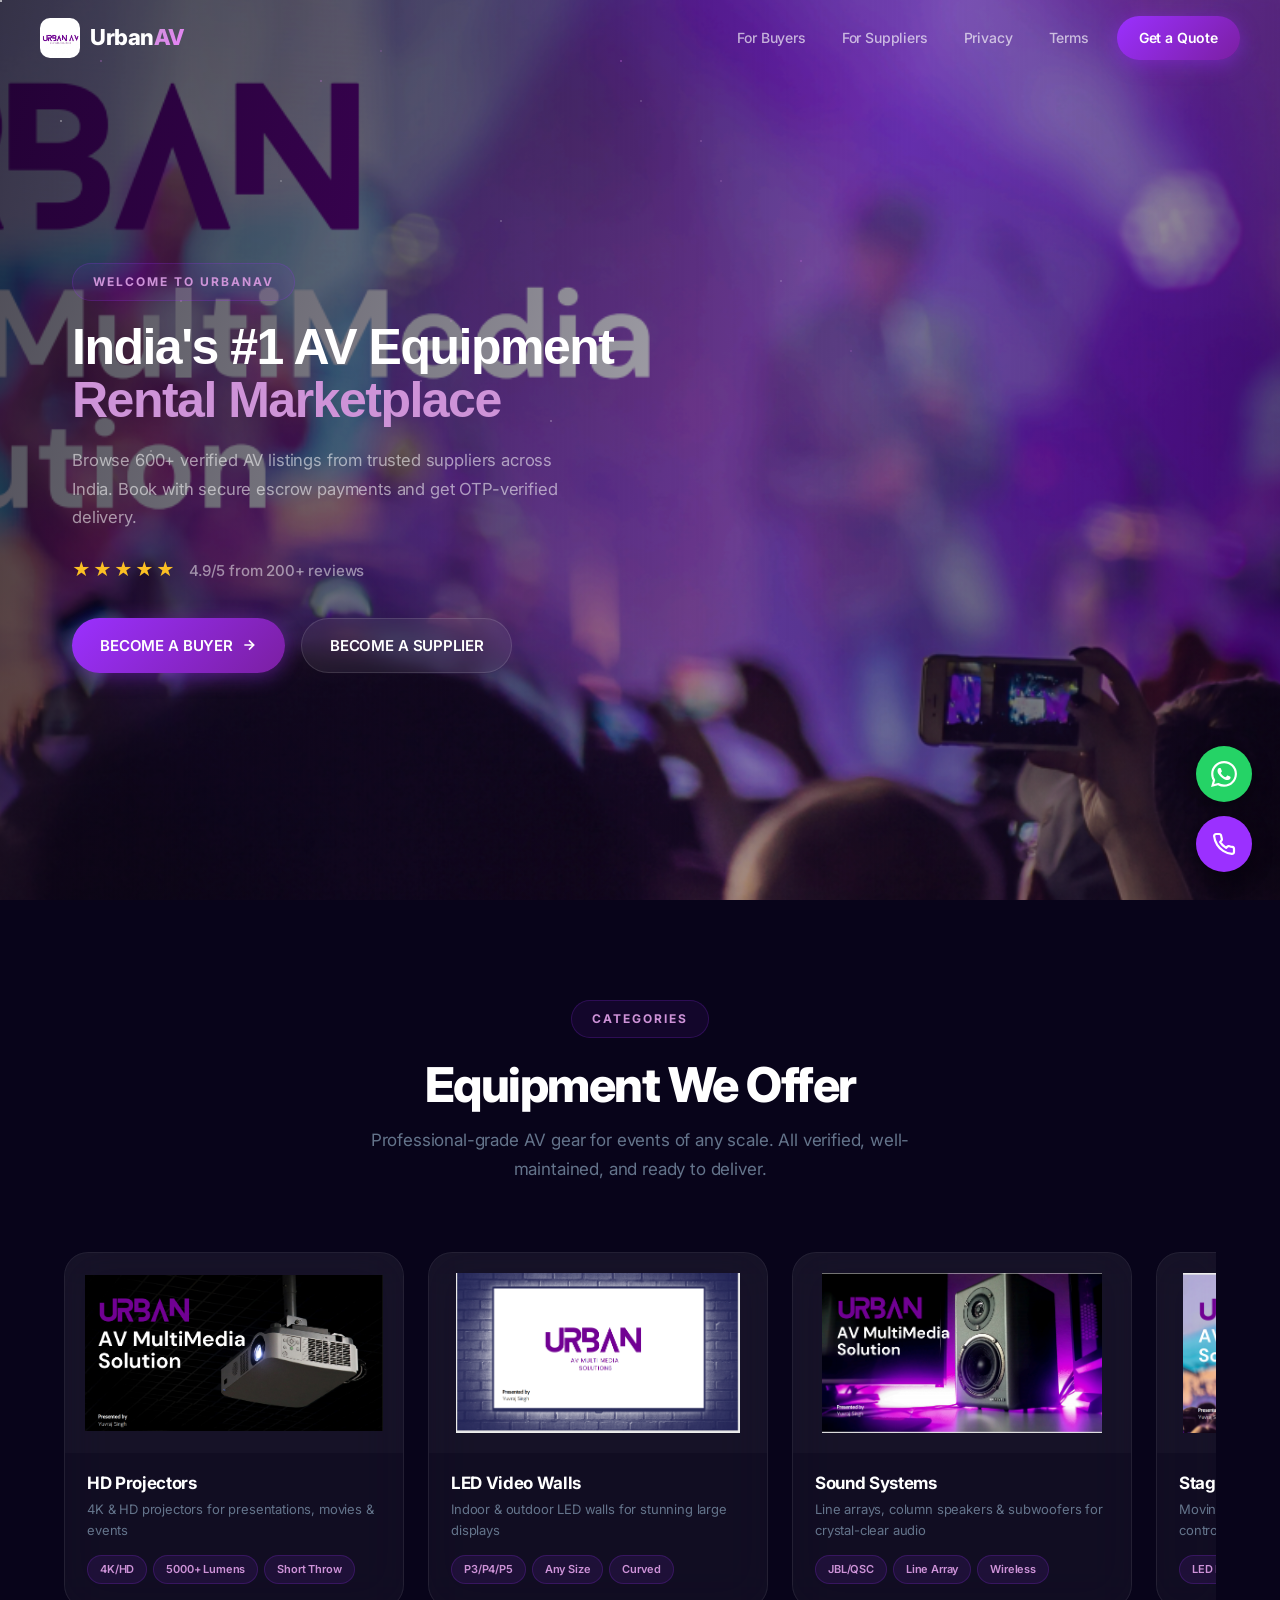
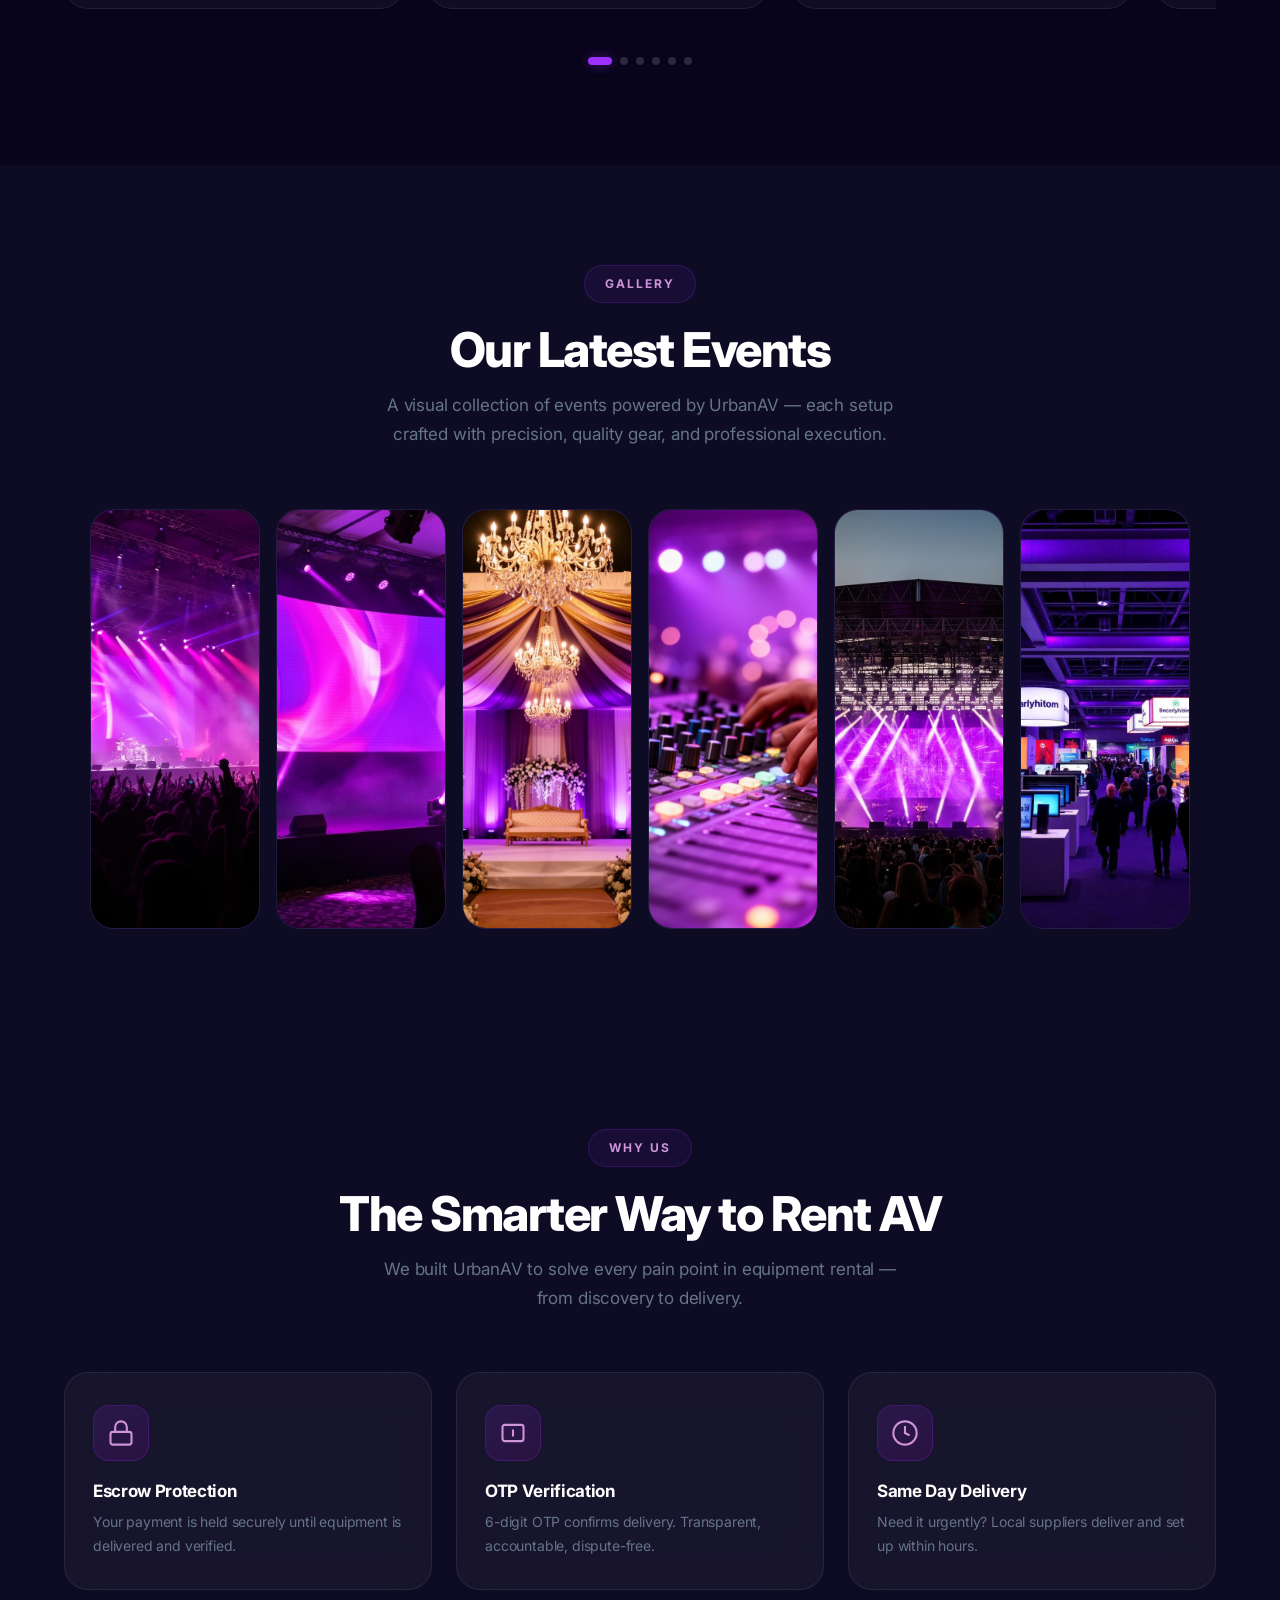
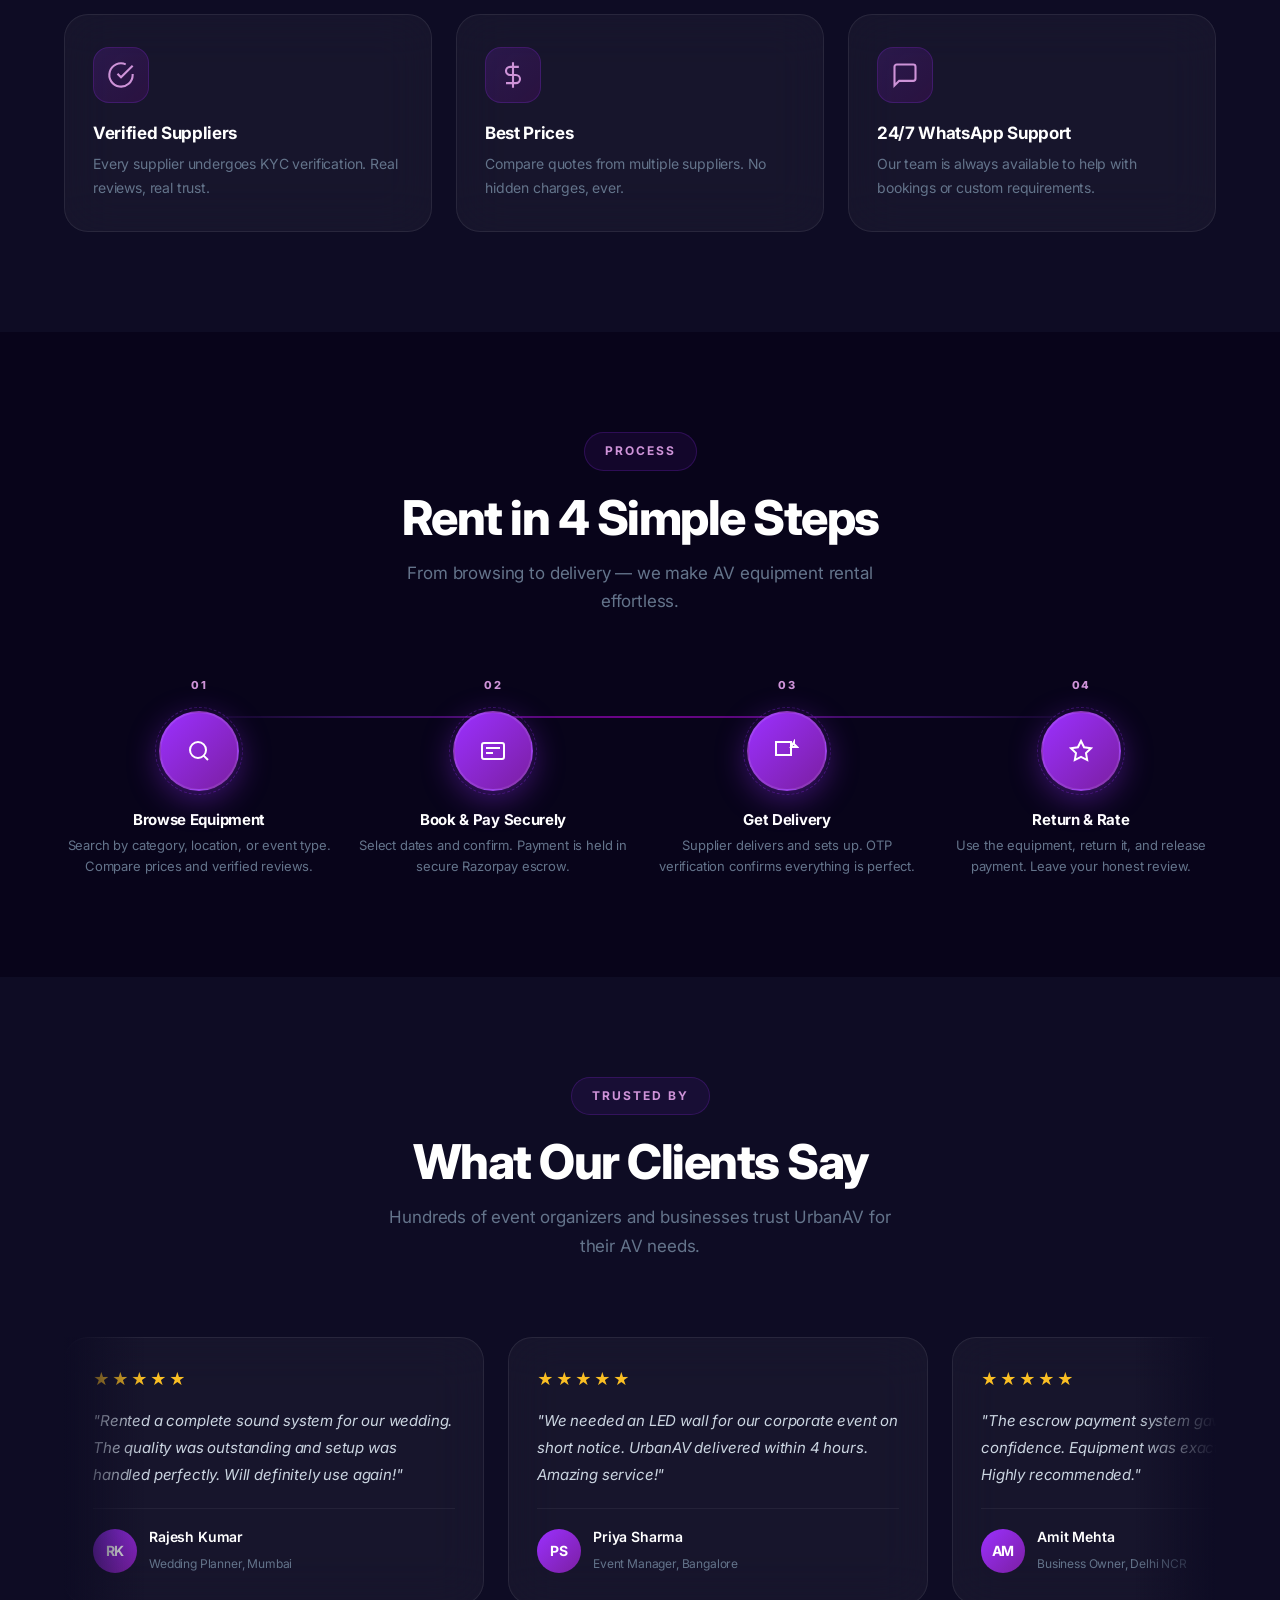
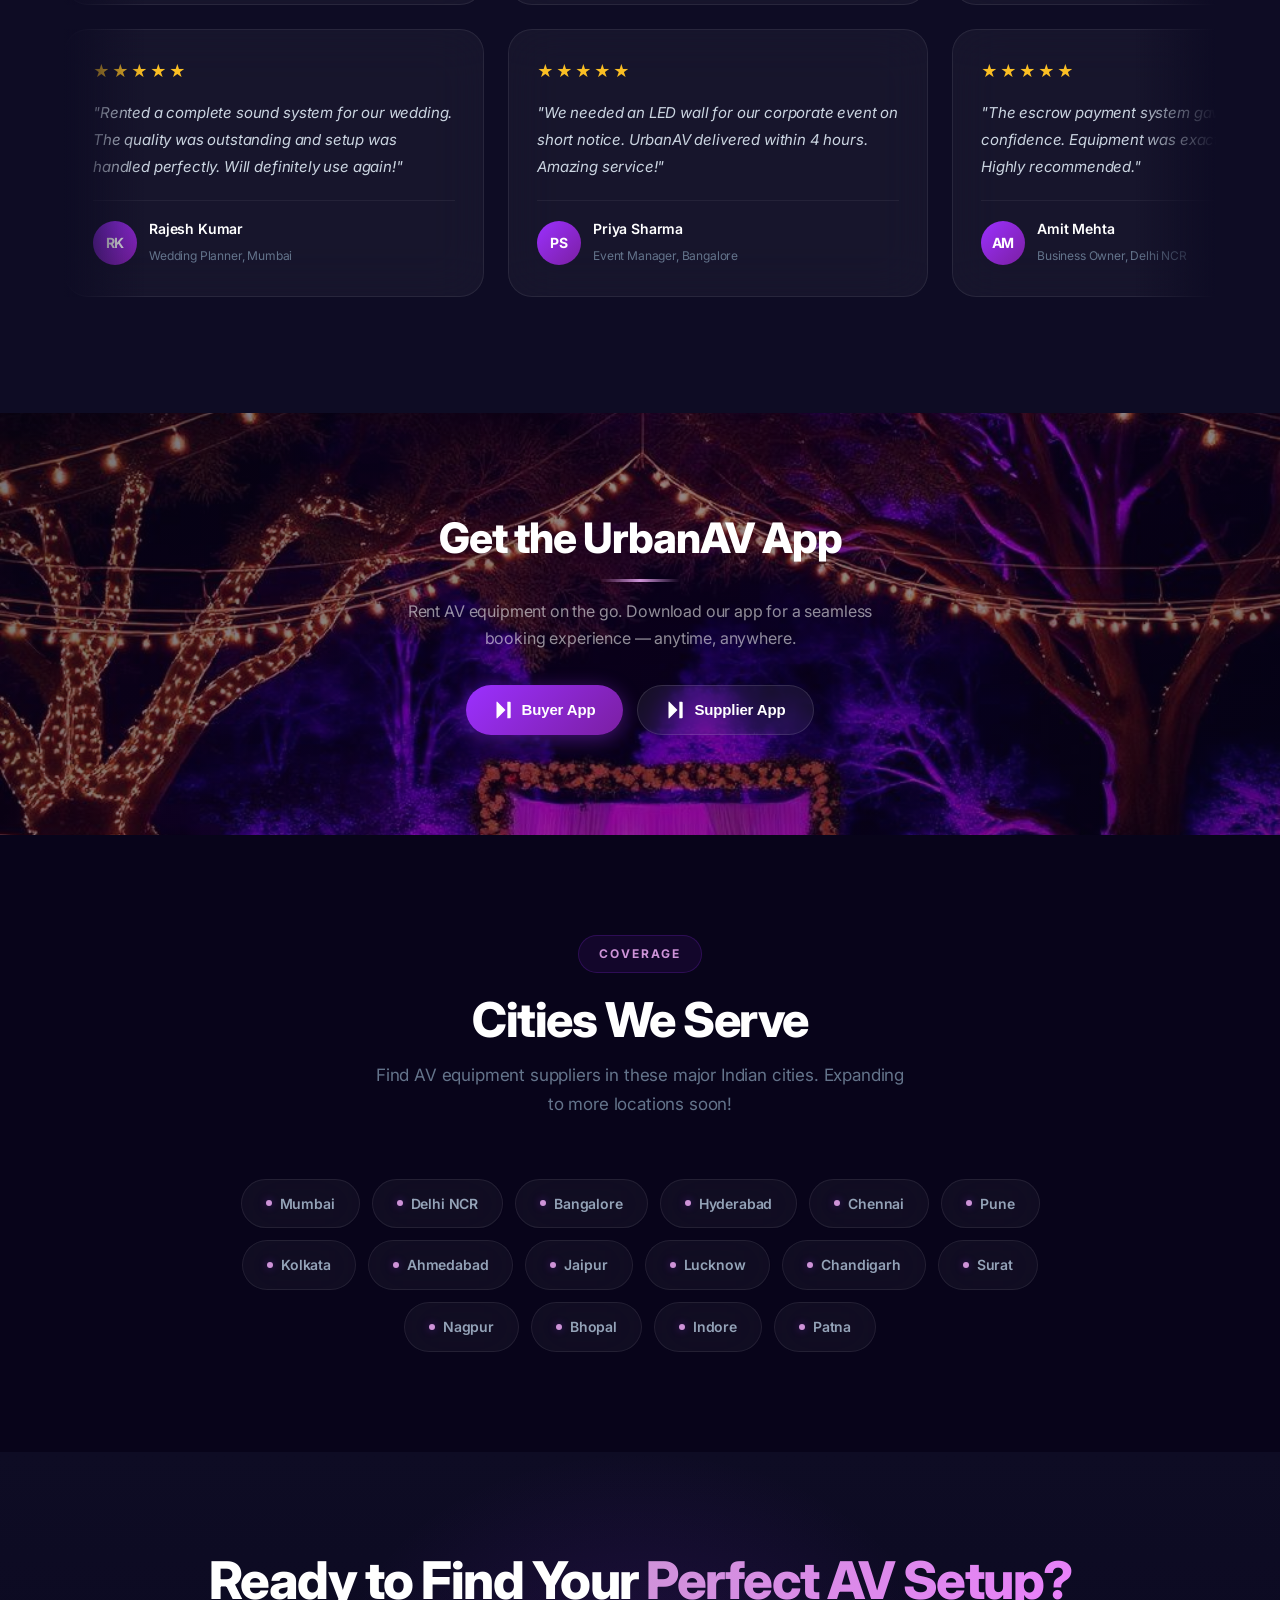
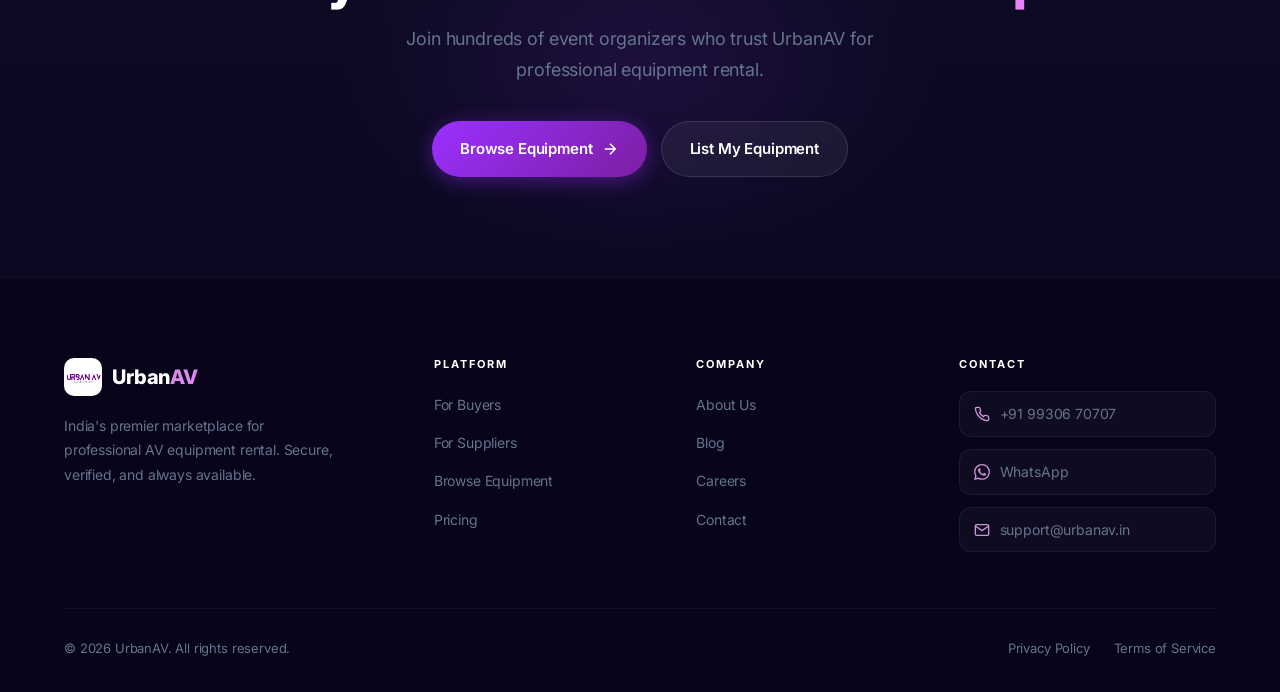
==== commit 1fd6389c: "Mobile responsive: side drawer menu, hero refinements, left-aligned layout, 400px height" ====
--- a/index.html
+++ b/index.html
@@ -5,38 +5,33 @@
   <meta name="viewport" content="width=device-width, initial-scale=1.0">
   <title>UrbanAV - Rent Professional AV Equipment Online | Projectors, LED Walls, Speakers</title>
   <meta name="description" content="India's premier AV equipment rental marketplace. Rent projectors, LED walls, speakers, lighting & DJ equipment for events, weddings & corporate needs. Secure escrow payment, OTP verification, same-day delivery.">
-  <meta name="keywords" content="AV equipment rental, projector rental India, LED wall rental, speaker rental, event equipment hire, wedding AV rental, corporate AV equipment, stage lighting rental, DJ equipment rental, UrbanAV, AV marketplace India, sound system rental, microphone rental, screen rental">
+  <meta name="keywords" content="AV equipment rental, projector rental India, LED wall rental, speaker rental, event equipment hire, wedding AV rental, corporate AV equipment, stage lighting rental, DJ equipment rental, UrbanAV, AV marketplace India, sound system rental, microphone rental, screen rental, audio equipment on rent, video equipment rental, sound system on hire, projector on rent Mumbai, LED wall on rent Delhi, speaker on hire Bangalore, conference equipment rental, party equipment rental, stage equipment on rent, PA system rental, mixer rental, amplifier rental, subwoofer rental, line array rental, wireless mic rental, truss rental, lighting rental India, DJ console rental, smoke machine rental, event management equipment, exhibition AV rental, concert equipment rental, outdoor event AV, indoor event sound, karaoke rental, monitor rental, video wall rental, projection mapping rental, gala dinner AV, seminar equipment rental, trade show AV rental, roadshow equipment rental">
   <meta name="author" content="UrbanAV">
   <meta name="robots" content="index, follow, max-snippet:-1, max-image-preview:large">
   <meta name="googlebot" content="index, follow">
   <link rel="canonical" href="https://urbanav.in/">
-
-  <!-- Favicon -->
   <link rel="icon" type="image/jpeg" href="urbanav-logo.jpg">
   <link rel="apple-touch-icon" href="urbanav-logo.jpg">
 
-  <!-- Open Graph / Facebook -->
+  <!-- Open Graph -->
   <meta property="og:type" content="website">
   <meta property="og:url" content="https://urbanav.in/">
   <meta property="og:title" content="UrbanAV - Rent Professional AV Equipment Online">
-  <meta property="og:description" content="India's premier AV equipment rental marketplace. Rent projectors, LED walls, speakers & more. Secure escrow payment, OTP verification.">
+  <meta property="og:description" content="India's premier AV equipment rental marketplace. Secure escrow payment, OTP verification.">
   <meta property="og:image" content="https://urbanav.in/images/urban1.png">
   <meta property="og:image:width" content="1200">
   <meta property="og:image:height" content="630">
   <meta property="og:site_name" content="UrbanAV">
   <meta property="og:locale" content="en_IN">
 
-  <!-- Twitter Card -->
+  <!-- Twitter -->
   <meta name="twitter:card" content="summary_large_image">
   <meta name="twitter:url" content="https://urbanav.in/">
   <meta name="twitter:title" content="UrbanAV - Rent Professional AV Equipment Online">
   <meta name="twitter:description" content="India's premier AV equipment rental marketplace. Secure escrow payment, OTP verification, same-day delivery.">
   <meta name="twitter:image" content="https://urbanav.in/images/urban1.png">
 
-  <!-- Preconnect for performance -->
-  <link rel="preconnect" href="https://images.unsplash.com">
-
-  <!-- Structured Data: Organization -->
+  <!-- Structured Data -->
   <script type="application/ld+json">
   {
     "@context": "https://schema.org",
@@ -52,15 +47,9 @@
       "email": "support@urbanav.in",
       "availableLanguage": ["English", "Hindi"]
     },
-    "sameAs": [],
-    "areaServed": {
-      "@type": "Country",
-      "name": "India"
-    }
+    "areaServed": { "@type": "Country", "name": "India" }
   }
   </script>
-
-  <!-- Structured Data: WebSite with SearchAction -->
   <script type="application/ld+json">
   {
     "@context": "https://schema.org",
@@ -87,11 +76,14 @@
       <span class="logo-text">Urban<span>AV</span></span>
     </a>
     <div class="nav-links" id="navLinks">
+      <button class="drawer-close" onclick="toggleMenu()" aria-label="Close menu">
+        <svg width="24" height="24" viewBox="0 0 24 24" fill="none" stroke="currentColor" stroke-width="2"><line x1="18" y1="6" x2="6" y2="18"/><line x1="6" y1="6" x2="18" y2="18"/></svg>
+      </button>
       <a href="how-it-works-buyer.html">For Buyers</a>
       <a href="how-it-works-supplier.html">For Suppliers</a>
       <a href="privacy-policy-buyer.html">Privacy</a>
       <a href="terms-buyer.html">Terms</a>
-      <a href="https://wa.me/919930670707" class="nav-cta">📞 Call Now</a>
+      <a href="https://wa.me/919930670707" class="nav-cta">Get a Quote</a>
     </div>
     <div class="menu-toggle" id="menuToggle" onclick="toggleMenu()">
       <span></span><span></span><span></span>
@@ -99,216 +91,267 @@
   </div>
 </nav>
 
+<!-- Drawer Backdrop -->
+<div class="drawer-backdrop" id="drawerBackdrop" onclick="toggleMenu()"></div>
+
 <main>
+
 <!-- HERO -->
-<section class="hero">
-  <div class="hero-bg"></div>
-  <div class="hero-grid"></div>
-  <div class="hero-content">
-    <div class="container">
-      <!-- LEFT: Text Content -->
-      <div class="hero-text">
-        <div class="hero-badge">
-          <span class="hero-badge-btn">NEW</span>
-          India's Premier AV Equipment Marketplace
-        </div>
+<section class="hero-video">
+  <div class="hero-video-bg">
+    <video autoplay muted loop playsinline poster="images/crowd.png" class="hero-video-poster">
+      <source src="images/hero-bg.mp4" type="video/mp4">
+    </video>
+  </div>
+  <div class="hero-video-overlay"></div>
+  <div class="hero-video-particles"></div>
+
+  <div class="hero-video-container">
+    <div class="hero-video-row">
+      <div class="hero-video-text">
+        <span class="section-badge">WELCOME TO URBANAV</span>
         <h1>
-          Rent Professional<br>
-          <span class="gradient-text">AV Equipment</span><br>
-          for Any Event
+          India's #1 AV Equipment<br>
+          <span class="hero-video-accent">Rental Marketplace</span>
         </h1>
-        <p class="hero-subtitle">
-          From projectors to LED walls — find verified AV gear near you. 
-          Secure escrow payments, instant OTP verification, and 24/7 support.
-        </p>
-        <div class="hero-btns">
+        <p>Browse 600+ verified AV listings from trusted suppliers across India. Book with secure escrow payments and get OTP-verified delivery.</p>
+        <div class="hero-video-stars">
+          <span class="stars-icons">★★★★★</span>
+          <span class="stars-text">4.9/5 from 200+ reviews</span>
+        </div>
+        <div class="hero-video-btns">
           <a href="how-it-works-buyer.html" class="btn btn-primary">
-            🔍 Browse Equipment
+            BECOME A BUYER
+            <svg width="16" height="16" viewBox="0 0 24 24" fill="none" stroke="currentColor" stroke-width="2.5"><path d="M5 12h14M12 5l7 7-7 7"/></svg>
           </a>
-          <a href="how-it-works-supplier.html" class="btn btn-white">
-            📦 List Your Equipment
+          <a href="how-it-works-supplier.html" class="btn btn-glass">
+            BECOME A SUPPLIER
           </a>
         </div>
-        <div class="hero-stats">
-          <div>
-            <div class="hero-stat-num"><span class="accent">500+</span></div>
-            <div class="hero-stat-label">Equipment Listed</div>
-          </div>
-          <div>
-            <div class="hero-stat-num"><span class="accent">100+</span></div>
-            <div class="hero-stat-label">Verified Suppliers</div>
-          </div>
-          <div>
-            <div class="hero-stat-num"><span class="accent">15+</span></div>
-            <div class="hero-stat-label">Cities Covered</div>
-          </div>
-        </div>
-      </div>
-
-      <!-- RIGHT: Images Gallery -->
-      <div class="hero-visual">
-        <div class="hero-showcase">
-          <!-- Main large image -->
-          <div class="hero-main-img">
-            <img src="images/urban1.png" alt="AV Setup">            
-           
-          </div>
-          <!-- Smaller images grid -->
-         
-        
       </div>
     </div>
   </div>
 </section>
 
-<!-- SERVICES BAR -->
-<div class="services-bar">
-  <div class="services-bar-inner">
-    <div class="services-bar-item">📽️ Projectors</div>
-    <div class="services-bar-sep"></div>
-    <div class="services-bar-item">🖥️ LED Walls</div>
-    <div class="services-bar-sep"></div>
-    <div class="services-bar-item">🔊 Speakers</div>
-    <div class="services-bar-sep"></div>
-    <div class="services-bar-item">💡 Lighting</div>
-    <div class="services-bar-sep"></div>
-    <div class="services-bar-item">🎤 Microphones</div>
-    <div class="services-bar-sep"></div>
-    <div class="services-bar-item">📺 Screens</div>
-    <div class="services-bar-sep"></div>
-    <div class="services-bar-item">🎧 DJ Equipment</div>
-  </div>
-</div>
-
-<!-- EQUIPMENT GRID -->
+<!-- CATEGORY CAROUSEL -->
 <section class="section">
   <div class="container">
-    <div style="text-align:center; margin-bottom: 56px;">
-      <div class="section-badge">⚡ Popular Equipment</div>
-      <h2 class="section-title">Browse by Category</h2>
-      <p class="section-subtitle">Find exactly what you need for your event. All equipment verified, well-maintained, and ready to deliver.</p>
-    </div>
-    <div class="equip-grid">
-      <div class="equip-card">
-        <div class="equip-img">
-          <img src="images/projector.png" alt="Projector">
-        </div>
-        <div class="equip-body">
-          <h3>HD Projectors</h3>
-          <p>High brightness projectors for presentations & movies</p>
-          <div class="equip-tags">
-            <span class="equip-tag">HD/4K</span>
-            <span class="equip-tag">5000+ lumens</span>
-          </div>
-        </div>
-      </div>
-      <div class="equip-card">
-        <div class="equip-img">
-          <img src="images/screen.png" alt="LED Wall">
-        </div>
-        <div class="equip-body">
-          <h3>LED Video Walls</h3>
-          <p>Indoor & outdoor LED walls for large displays</p>
-          <div class="equip-tags">
-            <span class="equip-tag">P3/P4/P5</span>
-            <span class="equip-tag">Any Size</span>
-          </div>
-        </div>
-      </div>
-      <div class="equip-card">
-        <div class="equip-img">
-          <img src="images/sepekar.png" alt="Speakers">
-        </div>
-        <div class="equip-body">
-          <h3>Sound Systems</h3>
-          <p>Professional speakers for events of any size</p>
-          <div class="equip-tags">
-            <span class="equip-tag">JBL/QSC</span>
-            <span class="equip-tag">Line Array</span>
-          </div>
-        </div>
-      </div>
-      <div class="equip-card">
-        <div class="equip-img">
-          <img src="images/crowd.png" alt="Stage Lighting">
-        </div>
-        <div class="equip-body">
-          <h3>Stage Lighting</h3>
-          <p>Moving heads, PAR cans & laser effects</p>
-          <div class="equip-tags">
-            <span class="equip-tag">LED</span>
-            <span class="equip-tag">DMX</span>
-          </div>
-        </div>
-      </div>
-      <div class="equip-card">
-        <div class="equip-img">
-          <img src="images/mics.png" alt="DJ Equipment">
-        </div>
-        <div class="equip-body">
-          <h3>DJ Equipment</h3>
-          <p>Mixers, controllers & turntables for parties</p>
-          <div class="equip-tags">
-            <span class="equip-tag">Pioneer</span>
-            <span class="equip-tag">DDJ</span>
-          </div>
-        </div>
-      </div>
-      <div class="equip-card">
-        <div class="equip-img">
-          <img src="images/urban.png" alt="Event Setup">
-        </div>
-        <div class="equip-body">
-          <h3>Complete Packages</h3>
-          <p>All-in-one AV setup for weddings & parties</p>
-          <div class="equip-tags">
-            <span class="equip-tag">Full Setup</span>
-            <span class="equip-tag">Operator</span>
-          </div>
-        </div>
-      </div>
-    </div>
+    <div class="section-header">
+      <span class="section-badge">Categories</span>
+      <h2 class="section-title">Equipment We Offer</h2>
+      <p class="section-subtitle">Professional-grade AV gear for events of any scale. All verified, well-maintained, and ready to deliver.</p>
+    </div>
+
+    <div class="carousel-wrapper">
+      <div class="carousel-track" id="categoryCarousel">
+        <div class="carousel-card glass-card">
+          <div class="carousel-card-img">
+            <img src="images/projector.png" alt="Projectors" loading="lazy">
+          </div>
+          <div class="carousel-card-body">
+            <h3>HD Projectors</h3>
+            <p>4K & HD projectors for presentations, movies & events</p>
+            <div class="card-tags">
+              <span>4K/HD</span>
+              <span>5000+ Lumens</span>
+              <span>Short Throw</span>
+            </div>
+          </div>
+        </div>
+
+        <div class="carousel-card glass-card">
+          <div class="carousel-card-img">
+            <img src="images/screen.png" alt="LED Walls" loading="lazy">
+          </div>
+          <div class="carousel-card-body">
+            <h3>LED Video Walls</h3>
+            <p>Indoor & outdoor LED walls for stunning large displays</p>
+            <div class="card-tags">
+              <span>P3/P4/P5</span>
+              <span>Any Size</span>
+              <span>Curved</span>
+            </div>
+          </div>
+        </div>
+
+        <div class="carousel-card glass-card">
+          <div class="carousel-card-img">
+            <img src="images/sepekar.png" alt="Sound Systems" loading="lazy">
+          </div>
+          <div class="carousel-card-body">
+            <h3>Sound Systems</h3>
+            <p>Line arrays, column speakers & subwoofers for crystal-clear audio</p>
+            <div class="card-tags">
+              <span>JBL/QSC</span>
+              <span>Line Array</span>
+              <span>Wireless</span>
+            </div>
+          </div>
+        </div>
+
+        <div class="carousel-card glass-card">
+          <div class="carousel-card-img">
+            <img src="images/crowd.png" alt="Stage Lighting" loading="lazy">
+          </div>
+          <div class="carousel-card-body">
+            <h3>Stage Lighting</h3>
+            <p>Moving heads, PAR cans, lasers & DMX controllers</p>
+            <div class="card-tags">
+              <span>LED PAR</span>
+              <span>Moving Head</span>
+              <span>DMX 512</span>
+            </div>
+          </div>
+        </div>
+
+        <div class="carousel-card glass-card">
+          <div class="carousel-card-img">
+            <img src="images/mics.png" alt="Microphones" loading="lazy">
+          </div>
+          <div class="carousel-card-body">
+            <h3>Microphones</h3>
+            <p>Wireless mics, lapel mics & karaoke systems for any event</p>
+            <div class="card-tags">
+              <span>Shure</span>
+              <span>Wireless</span>
+              <span>Karaoke</span>
+            </div>
+          </div>
+        </div>
+
+        <div class="carousel-card glass-card">
+          <div class="carousel-card-img">
+            <img src="images/urban.png" alt="Full Packages" loading="lazy">
+          </div>
+          <div class="carousel-card-body">
+            <h3>Complete Packages</h3>
+            <p>All-in-one AV setup with operator for weddings & corporate events</p>
+            <div class="card-tags">
+              <span>Full Setup</span>
+              <span>With Operator</span>
+              <span>24/7 Support</span>
+            </div>
+          </div>
+        </div>
+      </div>
+    </div>
+
+    <div class="carousel-dots" id="categoryDots"></div>
   </div>
 </section>
 
+<!-- IMAGE GALLERY -->
+<section class="section section-dark">
+  <div class="container">
+    <div class="section-header">
+      <span class="section-badge">Gallery</span>
+      <h2 class="section-title">Our Latest Events</h2>
+      <p class="section-subtitle">A visual collection of events powered by UrbanAV — each setup crafted with precision, quality gear, and professional execution.</p>
+    </div>
+
+    <div class="gallery-expand">
+      <div class="gallery-item">
+        <img src="images/pro-av-concert.jpg" alt="Concert Event" loading="eager">
+        <div class="gallery-overlay">
+          <h3>Live Concerts</h3>
+          <p>Professional sound systems, LED walls, and stage lighting for unforgettable live performances.</p>
+        </div>
+      </div>
+      <div class="gallery-item">
+        <img src="images/pro-av-corporate-stage.jpg" alt="Corporate Event" loading="eager">
+        <div class="gallery-overlay">
+          <h3>Corporate Events</h3>
+          <p>HD projectors, video conferencing, and seamless AV integration for business conferences.</p>
+        </div>
+      </div>
+      <div class="gallery-item">
+        <img src="images/pro-av-wedding.jpg" alt="Wedding Event" loading="eager">
+        <div class="gallery-overlay">
+          <h3>Weddings</h3>
+          <p>Elegant lighting, crystal-clear audio, and stunning visual displays for your special day.</p>
+        </div>
+      </div>
+      <div class="gallery-item">
+        <img src="images/pro-av-mixing-console.jpg" alt="Club Event" loading="eager">
+        <div class="gallery-overlay">
+          <h3>DJ & Club Nights</h3>
+          <p>Premium DJ equipment, dance floor lighting, and immersive sound for nightlife events.</p>
+        </div>
+      </div>
+      <div class="gallery-item">
+        <img src="images/pro-av-festival.jpg" alt="Festival Event" loading="eager">
+        <div class="gallery-overlay">
+          <h3>Music Festivals</h3>
+          <p>Massive line arrays, LED video walls, and pro-grade lighting for outdoor festivals.</p>
+        </div>
+      </div>
+      <div class="gallery-item">
+        <img src="images/gallery-exhibition-1.jpg" alt="Exhibition Event" loading="eager">
+        <div class="gallery-overlay">
+          <h3>Trade Shows & Expos</h3>
+          <p>Large-format displays, interactive kiosks, and professional AV for exhibitions.</p>
+        </div>
+      </div>
+    </div>
+  </div>
+</section>
+
 <!-- WHY URBANAV -->
-<section class="section section-alt">
+<section class="section section-dark">
   <div class="container">
-    <div style="text-align:center; margin-bottom: 56px;">
-      <div class="section-badge">✨ Why UrbanAV</div>
-      <h2 class="section-title">The Smarter Way to Rent</h2>
-      <p class="section-subtitle">We built UrbanAV to solve every pain point in AV equipment rental — from discovery to delivery.</p>
-    </div>
-    <div class="feat-grid">
-      <div class="feat-card">
-        <div class="feat-icon">🔒</div>
+    <div class="section-header">
+      <span class="section-badge">Why Us</span>
+      <h2 class="section-title">The Smarter Way to Rent AV</h2>
+      <p class="section-subtitle">We built UrbanAV to solve every pain point in equipment rental — from discovery to delivery.</p>
+    </div>
+
+    <div class="features-grid">
+      <div class="feature-card glass-card">
+        <div class="feature-icon">
+          <svg width="28" height="28" viewBox="0 0 24 24" fill="none" stroke="currentColor" stroke-width="1.8"><rect x="3" y="11" width="18" height="11" rx="2"/><path d="M7 11V7a5 5 0 0110 0v4"/></svg>
+        </div>
         <h3>Escrow Protection</h3>
-        <p>Your payment is held securely until equipment is delivered. No risk, full peace of mind on every order.</p>
-      </div>
-      <div class="feat-card">
-        <div class="feat-icon">📱</div>
+        <p>Your payment is held securely until equipment is delivered and verified.</p>
+      </div>
+
+      <div class="feature-card glass-card">
+        <div class="feature-icon">
+          <svg width="28" height="28" viewBox="0 0 24 24" fill="none" stroke="currentColor" stroke-width="1.8"><rect x="3" y="5" width="18" height="14" rx="2"/><line x1="12" y1="9" x2="12" y2="15"/></svg>
+        </div>
         <h3>OTP Verification</h3>
-        <p>6-digit OTP confirms delivery to both buyer and supplier. Transparent, accountable, and dispute-free.</p>
-      </div>
-      <div class="feat-card">
-        <div class="feat-icon">⚡</div>
+        <p>6-digit OTP confirms delivery. Transparent, accountable, dispute-free.</p>
+      </div>
+
+      <div class="feature-card glass-card">
+        <div class="feature-icon">
+          <svg width="28" height="28" viewBox="0 0 24 24" fill="none" stroke="currentColor" stroke-width="1.8"><circle cx="12" cy="12" r="10"/><polyline points="12 6 12 12 16 14"/></svg>
+        </div>
         <h3>Same Day Delivery</h3>
-        <p>Need it today? We connect you with local suppliers who can deliver and set up within hours.</p>
-      </div>
-      <div class="feat-card">
-        <div class="feat-icon">✅</div>
+        <p>Need it urgently? Local suppliers deliver and set up within hours.</p>
+      </div>
+
+      <div class="feature-card glass-card">
+        <div class="feature-icon">
+          <svg width="28" height="28" viewBox="0 0 24 24" fill="none" stroke="currentColor" stroke-width="1.8"><path d="M22 11.08V12a10 10 0 11-5.93-9.14"/><polyline points="22 4 12 14.01 9 11.01"/></svg>
+        </div>
         <h3>Verified Suppliers</h3>
-        <p>Every supplier goes through KYC verification. Real reviews, real ratings, real accountability.</p>
-      </div>
-      <div class="feat-card">
-        <div class="feat-icon">💰</div>
+        <p>Every supplier undergoes KYC verification. Real reviews, real trust.</p>
+      </div>
+
+      <div class="feature-card glass-card">
+        <div class="feature-icon">
+          <svg width="28" height="28" viewBox="0 0 24 24" fill="none" stroke="currentColor" stroke-width="1.8"><line x1="12" y1="1" x2="12" y2="23"/><path d="M17 5H9.5a3.5 3.5 0 000 7h5a3.5 3.5 0 010 7H6"/></svg>
+        </div>
         <h3>Best Prices</h3>
-        <p>Compare quotes from multiple suppliers. No hidden charges, transparent pricing on every listing.</p>
-      </div>
-      <div class="feat-card">
-        <div class="feat-icon">🛠️</div>
-        <h3>24/7 Support</h3>
-        <p>Our team is always available on WhatsApp to help with bookings, issues, or custom requirements.</p>
+        <p>Compare quotes from multiple suppliers. No hidden charges, ever.</p>
+      </div>
+
+      <div class="feature-card glass-card">
+        <div class="feature-icon">
+          <svg width="28" height="28" viewBox="0 0 24 24" fill="none" stroke="currentColor" stroke-width="1.8"><path d="M21 15a2 2 0 01-2 2H7l-4 4V5a2 2 0 012-2h14a2 2 0 012 2z"/></svg>
+        </div>
+        <h3>24/7 WhatsApp Support</h3>
+        <p>Our team is always available to help with bookings or custom requirements.</p>
       </div>
     </div>
   </div>
@@ -317,74 +360,316 @@
 <!-- HOW IT WORKS -->
 <section class="section">
   <div class="container">
-    <div style="text-align:center; margin-bottom: 56px;">
-      <div class="section-badge">🚀 How It Works</div>
+    <div class="section-header">
+      <span class="section-badge">Process</span>
       <h2 class="section-title">Rent in 4 Simple Steps</h2>
       <p class="section-subtitle">From browsing to delivery — we make AV equipment rental effortless.</p>
     </div>
-    <div class="how-grid">
-      <div class="how-step-card">
-        <div class="how-step-num">1</div>
-        <h3>Browse Equipment</h3>
-        <p>Search by category, location, or event type. Compare prices and reviews.</p>
-      </div>
-      <div class="how-step-card">
-        <div class="how-step-num">2</div>
-        <h3>Book & Pay</h3>
-        <p>Select dates, confirm details. Payment held in secure escrow.</p>
-      </div>
-      <div class="how-step-card">
-        <div class="how-step-num">3</div>
-        <h3>Get Delivery</h3>
-        <p>Supplier delivers and sets up. OTP verification confirms receipt.</p>
-      </div>
-      <div class="how-step-card">
-        <div class="how-step-num">4</div>
-        <h3>Return & Rate</h3>
-        <p>Use equipment, return it. Release payment to supplier. Leave a review.</p>
+
+    <div class="steps-container">
+      <div class="steps-line"></div>
+      <div class="steps-grid">
+        <div class="step-card">
+          <div class="step-number">01</div>
+          <div class="step-icon-wrap">
+            <svg width="24" height="24" viewBox="0 0 24 24" fill="none" stroke="currentColor" stroke-width="2"><circle cx="11" cy="11" r="8"/><path d="M21 21l-4.35-4.35"/></svg>
+          </div>
+          <h3>Browse Equipment</h3>
+          <p>Search by category, location, or event type. Compare prices and verified reviews.</p>
+        </div>
+
+        <div class="step-card">
+          <div class="step-number">02</div>
+          <div class="step-icon-wrap">
+            <svg width="24" height="24" viewBox="0 0 24 24" fill="none" stroke="currentColor" stroke-width="2"><rect x="1" y="4" width="22" height="16" rx="2"/><line x1="5" y1="9" x2="19" y2="9"/><line x1="5" y1="14" x2="12" y2="14"/></svg>
+          </div>
+          <h3>Book & Pay Securely</h3>
+          <p>Select dates and confirm. Payment is held in secure Razorpay escrow.</p>
+        </div>
+
+        <div class="step-card">
+          <div class="step-number">03</div>
+          <div class="step-icon-wrap">
+            <svg width="24" height="24" viewBox="0 0 24 24" fill="none" stroke="currentColor" stroke-width="2"><rect x="1" y="3" width="15" height="13"/><polygon points="16 8 22 8 19 5 19 3"/></svg>
+          </div>
+          <h3>Get Delivery</h3>
+          <p>Supplier delivers and sets up. OTP verification confirms everything is perfect.</p>
+        </div>
+
+        <div class="step-card">
+          <div class="step-number">04</div>
+          <div class="step-icon-wrap">
+            <svg width="24" height="24" viewBox="0 0 24 24" fill="none" stroke="currentColor" stroke-width="2"><polygon points="12 2 15.09 8.26 22 9.27 17 14.14 18.18 21.02 12 17.77 5.82 21.02 7 14.14 2 9.27 8.91 8.26 12 2"/></svg>
+          </div>
+          <h3>Return & Rate</h3>
+          <p>Use the equipment, return it, and release payment. Leave your honest review.</p>
+        </div>
       </div>
     </div>
   </div>
 </section>
 
-<!-- AREAS COVERED -->
-<section class="section section-alt">
+<!-- TESTIMONIALS / SOCIAL PROOF CAROUSEL -->
+<section class="section section-dark">
   <div class="container">
-    <div style="text-align:center; margin-bottom: 48px;">
-      <div class="section-badge">📍 Service Areas</div>
-      <h2 class="section-title">We Cover These Cities</h2>
-      <p class="section-subtitle">Find AV equipment suppliers in these major Indian cities. More coming soon!</p>
-    </div>
-    <div class="areas-grid">
-      <div class="area-pill">Mumbai</div>
-      <div class="area-pill">Delhi NCR</div>
-      <div class="area-pill">Bangalore</div>
-      <div class="area-pill">Hyderabad</div>
-      <div class="area-pill">Chennai</div>
-      <div class="area-pill">Pune</div>
-      <div class="area-pill">Kolkata</div>
-      <div class="area-pill">Ahmedabad</div>
-      <div class="area-pill">Jaipur</div>
-      <div class="area-pill">Lucknow</div>
-      <div class="area-pill">Chandigarh</div>
-      <div class="area-pill">Surat</div>
-      <div class="area-pill">Nagpur</div>
-      <div class="area-pill">Bhopal</div>
-      <div class="area-pill">Indore</div>
-      <div class="area-pill">Patna</div>
+    <div class="section-header">
+      <span class="section-badge">Trusted By</span>
+      <h2 class="section-title">What Our Clients Say</h2>
+      <p class="section-subtitle">Hundreds of event organizers and businesses trust UrbanAV for their AV needs.</p>
+    </div>
+
+    <div class="testimonial-marquee">
+      <!-- Row 1: Forward (right to left) -->
+      <div class="marquee-row marquee-forward">
+        <div class="marquee-inner">
+          <div class="testimonial-card glass-card">
+            <div class="testimonial-stars">★★★★★</div>
+            <p class="testimonial-text">"Rented a complete sound system for our wedding. The quality was outstanding and setup was handled perfectly. Will definitely use again!"</p>
+            <div class="testimonial-author">
+              <div class="testimonial-avatar">RK</div>
+              <div><strong>Rajesh Kumar</strong><span>Wedding Planner, Mumbai</span></div>
+            </div>
+          </div>
+          <div class="testimonial-card glass-card">
+            <div class="testimonial-stars">★★★★★</div>
+            <p class="testimonial-text">"We needed an LED wall for our corporate event on short notice. UrbanAV delivered within 4 hours. Amazing service!"</p>
+            <div class="testimonial-author">
+              <div class="testimonial-avatar">PS</div>
+              <div><strong>Priya Sharma</strong><span>Event Manager, Bangalore</span></div>
+            </div>
+          </div>
+          <div class="testimonial-card glass-card">
+            <div class="testimonial-stars">★★★★★</div>
+            <p class="testimonial-text">"The escrow payment system gave us complete confidence. Equipment was exactly as described. Highly recommended."</p>
+            <div class="testimonial-author">
+              <div class="testimonial-avatar">AM</div>
+              <div><strong>Amit Mehta</strong><span>Business Owner, Delhi NCR</span></div>
+            </div>
+          </div>
+          <div class="testimonial-card glass-card">
+            <div class="testimonial-stars">★★★★★</div>
+            <p class="testimonial-text">"Best projector rental experience in Pune. The team helped us choose the right equipment and even provided an operator."</p>
+            <div class="testimonial-author">
+              <div class="testimonial-avatar">SD</div>
+              <div><strong>Sneha Desai</strong><span>Conference Organizer, Pune</span></div>
+            </div>
+          </div>
+          <!-- Duplicates for seamless loop -->
+          <div class="testimonial-card glass-card">
+            <div class="testimonial-stars">★★★★★</div>
+            <p class="testimonial-text">"Rented a complete sound system for our wedding. The quality was outstanding and setup was handled perfectly. Will definitely use again!"</p>
+            <div class="testimonial-author">
+              <div class="testimonial-avatar">RK</div>
+              <div><strong>Rajesh Kumar</strong><span>Wedding Planner, Mumbai</span></div>
+            </div>
+          </div>
+          <div class="testimonial-card glass-card">
+            <div class="testimonial-stars">★★★★★</div>
+            <p class="testimonial-text">"We needed an LED wall for our corporate event on short notice. UrbanAV delivered within 4 hours. Amazing service!"</p>
+            <div class="testimonial-author">
+              <div class="testimonial-avatar">PS</div>
+              <div><strong>Priya Sharma</strong><span>Event Manager, Bangalore</span></div>
+            </div>
+          </div>
+          <div class="testimonial-card glass-card">
+            <div class="testimonial-stars">★★★★★</div>
+            <p class="testimonial-text">"The escrow payment system gave us complete confidence. Equipment was exactly as described. Highly recommended."</p>
+            <div class="testimonial-author">
+              <div class="testimonial-avatar">AM</div>
+              <div><strong>Amit Mehta</strong><span>Business Owner, Delhi NCR</span></div>
+            </div>
+          </div>
+          <div class="testimonial-card glass-card">
+            <div class="testimonial-stars">★★★★★</div>
+            <p class="testimonial-text">"Best projector rental experience in Pune. The team helped us choose the right equipment and even provided an operator."</p>
+            <div class="testimonial-author">
+              <div class="testimonial-avatar">SD</div>
+              <div><strong>Sneha Desai</strong><span>Conference Organizer, Pune</span></div>
+            </div>
+          </div>
+        </div>
+      </div>
+
+      <!-- Row 2: Reverse (left to right) -->
+      <div class="marquee-row marquee-reverse">
+        <div class="marquee-inner">
+          <div class="testimonial-card glass-card">
+            <div class="testimonial-stars">★★★★★</div>
+            <p class="testimonial-text">"Rented a complete sound system for our wedding. The quality was outstanding and setup was handled perfectly. Will definitely use again!"</p>
+            <div class="testimonial-author">
+              <div class="testimonial-avatar">RK</div>
+              <div><strong>Rajesh Kumar</strong><span>Wedding Planner, Mumbai</span></div>
+            </div>
+          </div>
+          <div class="testimonial-card glass-card">
+            <div class="testimonial-stars">★★★★★</div>
+            <p class="testimonial-text">"We needed an LED wall for our corporate event on short notice. UrbanAV delivered within 4 hours. Amazing service!"</p>
+            <div class="testimonial-author">
+              <div class="testimonial-avatar">PS</div>
+              <div><strong>Priya Sharma</strong><span>Event Manager, Bangalore</span></div>
+            </div>
+          </div>
+          <div class="testimonial-card glass-card">
+            <div class="testimonial-stars">★★★★★</div>
+            <p class="testimonial-text">"The escrow payment system gave us complete confidence. Equipment was exactly as described. Highly recommended."</p>
+            <div class="testimonial-author">
+              <div class="testimonial-avatar">AM</div>
+              <div><strong>Amit Mehta</strong><span>Business Owner, Delhi NCR</span></div>
+            </div>
+          </div>
+          <div class="testimonial-card glass-card">
+            <div class="testimonial-stars">★★★★★</div>
+            <p class="testimonial-text">"Best projector rental experience in Pune. The team helped us choose the right equipment and even provided an operator."</p>
+            <div class="testimonial-author">
+              <div class="testimonial-avatar">SD</div>
+              <div><strong>Sneha Desai</strong><span>Conference Organizer, Pune</span></div>
+            </div>
+          </div>
+          <!-- Duplicates for seamless loop -->
+          <div class="testimonial-card glass-card">
+            <div class="testimonial-stars">★★★★★</div>
+            <p class="testimonial-text">"Rented a complete sound system for our wedding. The quality was outstanding and setup was handled perfectly. Will definitely use again!"</p>
+            <div class="testimonial-author">
+              <div class="testimonial-avatar">RK</div>
+              <div><strong>Rajesh Kumar</strong><span>Wedding Planner, Mumbai</span></div>
+            </div>
+          </div>
+          <div class="testimonial-card glass-card">
+            <div class="testimonial-stars">★★★★★</div>
+            <p class="testimonial-text">"We needed an LED wall for our corporate event on short notice. UrbanAV delivered within 4 hours. Amazing service!"</p>
+            <div class="testimonial-author">
+              <div class="testimonial-avatar">PS</div>
+              <div><strong>Priya Sharma</strong><span>Event Manager, Bangalore</span></div>
+            </div>
+          </div>
+          <div class="testimonial-card glass-card">
+            <div class="testimonial-stars">★★★★★</div>
+            <p class="testimonial-text">"The escrow payment system gave us complete confidence. Equipment was exactly as described. Highly recommended."</p>
+            <div class="testimonial-author">
+              <div class="testimonial-avatar">AM</div>
+              <div><strong>Amit Mehta</strong><span>Business Owner, Delhi NCR</span></div>
+            </div>
+          </div>
+          <div class="testimonial-card glass-card">
+            <div class="testimonial-stars">★★★★★</div>
+            <p class="testimonial-text">"Best projector rental experience in Pune. The team helped us choose the right equipment and even provided an operator."</p>
+            <div class="testimonial-author">
+              <div class="testimonial-avatar">SD</div>
+              <div><strong>Sneha Desai</strong><span>Conference Organizer, Pune</span></div>
+            </div>
+          </div>
+        </div>
+      </div>
+    </div>
+  </div>
+</section>
+
+<!-- APP DOWNLOAD BANNER -->
+<section class="app-banner">
+  <div class="app-banner-overlay"></div>
+  <div class="app-banner-content">
+    <h2>Get the UrbanAV App</h2>
+    <div class="app-banner-line"></div>
+    <p>Rent AV equipment on the go. Download our app for a seamless booking experience — anytime, anywhere.</p>
+    <div class="app-banner-btns">
+      <button class="btn btn-primary" onclick="showComingSoon()">
+        <svg width="20" height="20" viewBox="0 0 24 24" fill="currentColor"><path d="M3.609 1.814L13.792 12 3.61 22.186a.996.996 0 01-.61-.92V2.734a1 1 0 01.609-.92zM16 2h3a1 1 0 011 1v18a1 1 0 01-1 1h-3V2z"/></svg>
+        Buyer App
+      </button>
+      <button class="btn btn-glass" onclick="showComingSoon()">
+        <svg width="20" height="20" viewBox="0 0 24 24" fill="currentColor"><path d="M3.609 1.814L13.792 12 3.61 22.186a.996.996 0 01-.61-.92V2.734a1 1 0 01.609-.92zM16 2h3a1 1 0 011 1v18a1 1 0 01-1 1h-3V2z"/></svg>
+        Supplier App
+      </button>
+    </div>
+  </div>
+</section>
+
+<!-- COMING SOON MODAL -->
+<div class="modal-overlay" id="comingSoonModal" onclick="hideComingSoon(event)">
+  <div class="modal-box" onclick="event.stopPropagation()">
+    <div class="modal-icon">🚀</div>
+    <h3>Coming Soon!</h3>
+    <p>Our mobile apps are almost ready. Stay tuned — we'll be launching on the Play Store shortly.</p>
+    <button class="btn btn-primary" onclick="hideComingSoon()">Got It</button>
+  </div>
+</div>
+
+<!-- SERVICE AREAS -->
+<section class="section">
+  <div class="container">
+    <div class="section-header">
+      <span class="section-badge">Coverage</span>
+      <h2 class="section-title">Cities We Serve</h2>
+      <p class="section-subtitle">Find AV equipment suppliers in these major Indian cities. Expanding to more locations soon!</p>
+    </div>
+
+    <div class="cities-grid">
+      <div class="city-card glass-card">
+        <span class="city-dot"></span>Mumbai
+      </div>
+      <div class="city-card glass-card">
+        <span class="city-dot"></span>Delhi NCR
+      </div>
+      <div class="city-card glass-card">
+        <span class="city-dot"></span>Bangalore
+      </div>
+      <div class="city-card glass-card">
+        <span class="city-dot"></span>Hyderabad
+      </div>
+      <div class="city-card glass-card">
+        <span class="city-dot"></span>Chennai
+      </div>
+      <div class="city-card glass-card">
+        <span class="city-dot"></span>Pune
+      </div>
+      <div class="city-card glass-card">
+        <span class="city-dot"></span>Kolkata
+      </div>
+      <div class="city-card glass-card">
+        <span class="city-dot"></span>Ahmedabad
+      </div>
+      <div class="city-card glass-card">
+        <span class="city-dot"></span>Jaipur
+      </div>
+      <div class="city-card glass-card">
+        <span class="city-dot"></span>Lucknow
+      </div>
+      <div class="city-card glass-card">
+        <span class="city-dot"></span>Chandigarh
+      </div>
+      <div class="city-card glass-card">
+        <span class="city-dot"></span>Surat
+      </div>
+      <div class="city-card glass-card">
+        <span class="city-dot"></span>Nagpur
+      </div>
+      <div class="city-card glass-card">
+        <span class="city-dot"></span>Bhopal
+      </div>
+      <div class="city-card glass-card">
+        <span class="city-dot"></span>Indore
+      </div>
+      <div class="city-card glass-card">
+        <span class="city-dot"></span>Patna
+      </div>
     </div>
   </div>
 </section>
 
 <!-- CTA -->
 <section class="cta-section">
-  <div class="cta-glow"></div>
+  <div class="cta-bg-glow"></div>
   <div class="container">
-    <h2>Ready to Find Your<span class="gradient-text">Perfect AV Setup?</span></h2>
-    <p>Join hundreds of event organizers who trust UrbanAV for their equipment rental needs.</p>
-    <div class="btn-group">
-      <a href="how-it-works-buyer.html" class="btn btn-primary">🔍 Browse Equipment</a>
-      <a href="how-it-works-supplier.html" class="btn btn-white">📦 List My Equipment</a>
+    <h2>Ready to Find Your <span class="gradient-text">Perfect AV Setup?</span></h2>
+    <p>Join hundreds of event organizers who trust UrbanAV for professional equipment rental.</p>
+    <div class="cta-btns">
+      <a href="how-it-works-buyer.html" class="btn btn-primary">
+        Browse Equipment
+        <svg width="18" height="18" viewBox="0 0 24 24" fill="none" stroke="currentColor" stroke-width="2"><path d="M5 12h14M12 5l7 7-7 7"/></svg>
+      </a>
+      <a href="how-it-works-supplier.html" class="btn btn-glass">
+        List My Equipment
+      </a>
     </div>
   </div>
 </section>
@@ -401,12 +686,6 @@
           <span class="logo-text">Urban<span>AV</span></span>
         </a>
         <p>India's premier marketplace for professional AV equipment rental. Secure, verified, and always available.</p>
-        <div class="footer-social">
-          <a href="#">📘</a>
-          <a href="#">📸</a>
-          <a href="#">🐦</a>
-          <a href="#">▶️</a>
-        </div>
       </div>
       <div>
         <h4>Platform</h4>
@@ -428,17 +707,19 @@
       </div>
       <div>
         <h4>Contact</h4>
-        <div class="footer-contact-item">
-          <span class="ci-icon">📞</span>
-          <a href="tel:+919930670707">+91 99306 70707</a>
-        </div>
-        <div class="footer-contact-item">
-          <span class="ci-icon">💬</span>
-          <a href="https://wa.me/919930670707">WhatsApp Us</a>
-        </div>
-        <div class="footer-contact-item">
-          <span class="ci-icon">📧</span>
-          <a href="mailto:support@urbanav.in">support@urbanav.in</a>
+        <div class="footer-contact">
+          <a href="tel:+919930670707">
+            <svg width="16" height="16" viewBox="0 0 24 24" fill="none" stroke="currentColor" stroke-width="2"><path d="M22 16.92v3a2 2 0 01-2.18 2 19.79 19.79 0 01-8.63-3.07 19.5 19.5 0 01-6-6 19.79 19.79 0 01-3.07-8.67A2 2 0 014.11 2h3a2 2 0 012 1.72c.127.96.361 1.903.7 2.81a2 2 0 01-.45 2.11L8.09 9.91a16 16 0 006 6l1.27-1.27a2 2 0 012.11-.45c.907.339 1.85.573 2.81.7A2 2 0 0122 16.92z"/></svg>
+            +91 99306 70707
+          </a>
+          <a href="https://wa.me/919930670707">
+            <svg width="16" height="16" viewBox="0 0 24 24" fill="currentColor"><path d="M17.472 14.382c-.297-.149-1.758-.867-2.03-.967-.273-.099-.471-.148-.67.15-.197.297-.767.966-.94 1.164-.173.199-.347.223-.644.075-.297-.15-1.255-.463-2.39-1.475-.883-.788-1.48-1.761-1.653-2.059-.173-.297-.018-.458.13-.606.134-.133.298-.347.446-.52.149-.174.198-.298.298-.497.099-.198.05-.371-.025-.52-.075-.149-.669-1.612-.916-2.207-.242-.579-.487-.5-.669-.51-.173-.008-.371-.01-.57-.01-.198 0-.52.074-.792.372-.272.297-1.04 1.016-1.04 2.479 0 1.462 1.065 2.875 1.213 3.074.149.198 2.096 3.2 5.077 4.487.709.306 1.262.489 1.694.625.712.227 1.36.195 1.871.118.571-.085 1.758-.719 2.006-1.413.248-.694.248-1.289.173-1.413-.074-.124-.272-.198-.57-.347m-5.421 7.403h-.004a9.87 9.87 0 01-5.031-1.378l-.361-.214-3.741.982.998-3.648-.235-.374a9.86 9.86 0 01-1.51-5.26c.001-5.45 4.436-9.884 9.888-9.884 2.64 0 5.122 1.03 6.988 2.898a9.825 9.825 0 012.893 6.994c-.003 5.45-4.437 9.884-9.885 9.884m8.413-18.297A11.815 11.815 0 0012.05 0C5.495 0 .16 5.335.157 11.892c0 2.096.547 4.142 1.588 5.945L.057 24l6.305-1.654a11.882 11.882 0 005.683 1.448h.005c6.554 0 11.89-5.335 11.893-11.893a11.821 11.821 0 00-3.48-8.413z"/></svg>
+            WhatsApp
+          </a>
+          <a href="mailto:support@urbanav.in">
+            <svg width="16" height="16" viewBox="0 0 24 24" fill="none" stroke="currentColor" stroke-width="2"><path d="M4 4h16c1.1 0 2 .9 2 2v12c0 1.1-.9 2-2 2H4c-1.1 0-2-.9-2-2V6c0-1.1.9-2 2-2z"/><polyline points="22,6 12,13 2,6"/></svg>
+            support@urbanav.in
+          </a>
         </div>
       </div>
     </div>
@@ -454,11 +735,94 @@
 
 <script>
 function toggleMenu() {
-  document.getElementById('navLinks').classList.toggle('open');
+  const navLinks = document.getElementById('navLinks');
+  const backdrop = document.getElementById('drawerBackdrop');
+  const menuToggle = document.getElementById('menuToggle');
+  const isOpen = navLinks.classList.toggle('open');
+  
+  if (backdrop) backdrop.classList.toggle('open', isOpen);
+  if (menuToggle) menuToggle.classList.toggle('open', isOpen);
+  document.body.style.overflow = isOpen ? 'hidden' : '';
 }
 window.addEventListener('scroll', () => {
   document.getElementById('navbar').classList.toggle('scrolled', window.scrollY > 50);
 });
+
+// Category Carousel auto-scroll with pause on hover
+(function() {
+  const track = document.getElementById('categoryCarousel');
+  const dotsContainer = document.getElementById('categoryDots');
+  if (!track || !dotsContainer) return;
+
+  const cards = track.querySelectorAll('.carousel-card');
+  const cardWidth = () => cards[0]?.offsetWidth + 24 || 340; // card width + gap
+
+  // Create dots
+  cards.forEach((_, i) => {
+    const dot = document.createElement('span');
+    dot.className = 'carousel-dot' + (i === 0 ? ' active' : '');
+    dot.onclick = () => scrollTo(i);
+    dotsContainer.appendChild(dot);
+  });
+
+  const dots = dotsContainer.querySelectorAll('.carousel-dot');
+  let currentIndex = 0;
+  let autoScroll;
+  let isHovering = false;
+
+  track.addEventListener('mouseenter', () => { isHovering = true; });
+  track.addEventListener('mouseleave', () => { isHovering = false; });
+
+  function scrollTo(index) {
+    currentIndex = index;
+    track.scrollTo({ left: index * cardWidth(), behavior: 'smooth' });
+    dots.forEach((d, i) => d.classList.toggle('active', i === index));
+  }
+
+  function updateActiveDot() {
+    const idx = Math.round(track.scrollLeft / cardWidth());
+    if (idx !== currentIndex && idx >= 0 && idx < cards.length) {
+      currentIndex = idx;
+      dots.forEach((d, i) => d.classList.toggle('active', i === idx));
+    }
+  }
+
+  track.addEventListener('scroll', updateActiveDot, { passive: true });
+
+  function startAutoScroll() {
+    clearInterval(autoScroll);
+    autoScroll = setInterval(() => {
+      if (!isHovering) {
+        currentIndex = (currentIndex + 1) % cards.length;
+        scrollTo(currentIndex);
+      }
+    }, 3500);
+  }
+
+  startAutoScroll();
+})();
+
+// Coming Soon Modal
+function showComingSoon() {
+  document.getElementById('comingSoonModal').classList.add('show');
+  document.body.style.overflow = 'hidden';
+}
+function hideComingSoon(e) {
+  if (e && e.target !== document.getElementById('comingSoonModal')) return;
+  document.getElementById('comingSoonModal').classList.remove('show');
+  document.body.style.overflow = '';
+}
 </script>
+
+<!-- FLOATING WHATSAPP + CALL BUTTONS -->
+<div class="floating-btns">
+  <a href="https://wa.me/919930670707" class="float-btn float-whatsapp" target="_blank" rel="noopener" aria-label="Chat on WhatsApp">
+    <svg width="26" height="26" viewBox="0 0 24 24" fill="currentColor"><path d="M17.472 14.382c-.297-.149-1.758-.867-2.03-.967-.273-.099-.471-.148-.67.15-.197.297-.767.966-.94 1.164-.173.199-.347.223-.644.075-.297-.15-1.255-.463-2.39-1.475-.883-.788-1.48-1.761-1.653-2.059-.173-.297-.018-.458.13-.606.134-.133.298-.347.446-.52.149-.174.198-.298.298-.497.099-.198.05-.371-.025-.52-.075-.149-.669-1.612-.916-2.207-.242-.579-.487-.5-.669-.51-.173-.008-.371-.01-.57-.01-.198 0-.52.074-.792.372-.272.297-1.04 1.016-1.04 2.479 0 1.462 1.065 2.875 1.213 3.074.149.198 2.096 3.2 5.077 4.487.709.306 1.262.489 1.694.625.712.227 1.36.195 1.871.118.571-.085 1.758-.719 2.006-1.413.248-.694.248-1.289.173-1.413-.074-.124-.272-.198-.57-.347m-5.421 7.403h-.004a9.87 9.87 0 01-5.031-1.378l-.361-.214-3.741.982.998-3.648-.235-.374a9.86 9.86 0 01-1.51-5.26c.001-5.45 4.436-9.884 9.888-9.884 2.64 0 5.122 1.03 6.988 2.898a9.825 9.825 0 012.893 6.994c-.003 5.45-4.437 9.884-9.885 9.884m8.413-18.297A11.815 11.815 0 0012.05 0C5.495 0 .16 5.335.157 11.892c0 2.096.547 4.142 1.588 5.945L.057 24l6.305-1.654a11.882 11.882 0 005.683 1.448h.005c6.554 0 11.89-5.335 11.893-11.893a11.821 11.821 0 00-3.48-8.413z"/></svg>
+  </a>
+  <a href="tel:+919930670707" class="float-btn float-call" aria-label="Call Us">
+    <svg width="24" height="24" viewBox="0 0 24 24" fill="none" stroke="currentColor" stroke-width="2.2" stroke-linecap="round" stroke-linejoin="round"><path d="M22 16.92v3a2 2 0 01-2.18 2 19.79 19.79 0 01-8.63-3.07 19.5 19.5 0 01-6-6 19.79 19.79 0 01-3.07-8.67A2 2 0 014.11 2h3a2 2 0 012 1.72c.127.96.361 1.903.7 2.81a2 2 0 01-.45 2.11L8.09 9.91a16 16 0 006 6l1.27-1.27a2 2 0 012.11-.45c.907.339 1.85.573 2.81.7A2 2 0 0122 16.92z"/></svg>
+  </a>
+</div>
+
 </body>
-</html>+</html>
--- a/css/style.css
+++ b/css/style.css
@@ -1,80 +1,169 @@
-/* UrbanAV - Modern Space Glass Design */
-@import url('https://fonts.googleapis.com/css2?family=Geist:wght@300;400;500;600;700;800;900&display=swap');
-@import url('https://fonts.googleapis.com/css2?family=Urbanist:ital,wght@0,300;0,400;0,500;0,600;0,700;0,800;0,900;1,400;1,500&display=swap');
+/* UrbanAV - Premium Glass-Morphism Design System */
+@import url('https://fonts.googleapis.com/css2?family=Inter:wght@300;400;500;600;700;800;900&display=swap');
 
 :root {
-  --primary: #CB52D4;
-  --primary-dark: #A33FB8;
-  --primary-light: #E084E8;
-  --accent: #00E5FF;
-  --dark: #020319;
-  --dark-2: #0A0E27;
-  --dark-3: #111432;
-  --glass-bg: rgba(255,255,255,0.04);
-  --glass-border: rgba(255,255,255,0.08);
-  --glass-highlight: rgba(255,255,255,0.12);
-  --text: #E2E8F0;
+  /* Primary Palette */
+  --primary: #9B30FF;
+  --primary-dark: #7B1FA2;
+  --primary-light: #CE93D8;
+  --primary-glow: rgba(155, 48, 255, 0.4);
+
+  /* Accent */
+  --accent: #D500F9;
+  --accent-light: #EA80FC;
+
+  /* Background */
+  --bg-deep: #08041A;
+  --bg-primary: #0E0C24;
+  --bg-secondary: #141130;
+  --bg-card: rgba(255, 255, 255, 0.03);
+
+  /* Glass */
+  --glass-bg: rgba(255, 255, 255, 0.04);
+  --glass-bg-hover: rgba(255, 255, 255, 0.07);
+  --glass-border: rgba(255, 255, 255, 0.08);
+  --glass-border-hover: rgba(155, 48, 255, 0.3);
+  --glass-highlight: rgba(255, 255, 255, 0.06);
+
+  /* Text */
+  --text-primary: #F1F5F9;
+  --text-secondary: #CBD5E1;
   --text-muted: #94A3B8;
   --text-dim: #64748B;
-}
-
-* { margin: 0; padding: 0; box-sizing: border-box; }
-html { scroll-behavior: smooth; }
+
+  /* Shadows */
+  --shadow-sm: 0 2px 8px rgba(0, 0, 0, 0.3);
+  --shadow-md: 0 8px 32px rgba(0, 0, 0, 0.4);
+  --shadow-lg: 0 16px 48px rgba(0, 0, 0, 0.5);
+  --shadow-glow: 0 0 40px rgba(155, 48, 255, 0.25);
+
+  /* Radius */
+  --radius-sm: 12px;
+  --radius-md: 16px;
+  --radius-lg: 24px;
+  --radius-xl: 32px;
+  --radius-full: 9999px;
+
+  /* Transitions */
+  --ease-out: cubic-bezier(0.16, 1, 0.3, 1);
+  --ease-spring: cubic-bezier(0.34, 1.56, 0.64, 1);
+}
+
+/* ===== RESET ===== */
+*, *::before, *::after { margin: 0; padding: 0; box-sizing: border-box; }
+html { scroll-behavior: smooth; -webkit-font-smoothing: antialiased; }
 
 body {
-  font-family: 'Geist', -apple-system, BlinkMacSystemFont, sans-serif;
-  color: var(--text);
-  background: var(--dark);
-  line-height: 1.6;
-  -webkit-font-smoothing: antialiased;
+  font-family: 'Inter', -apple-system, BlinkMacSystemFont, 'Segoe UI', sans-serif;
+  color: var(--text-secondary);
+  background: var(--bg-deep);
+  line-height: 1.7;
   overflow-x: hidden;
+  letter-spacing: -0.01em;
 }
 
 a { color: inherit; text-decoration: none; }
-h1, h2, h3, h4 { font-family: 'Urbanist', sans-serif; font-weight: 700; }
+img { max-width: 100%; display: block; }
+h1, h2, h3, h4, h5, h6 {
+  font-family: 'Inter', sans-serif;
+  font-weight: 700;
+  color: var(--text-primary);
+  line-height: 1.2;
+  letter-spacing: -0.02em;
+}
 
 .container { max-width: 1200px; margin: 0 auto; padding: 0 24px; }
 
 /* ===== GLASS UTILITIES ===== */
-.glass {
+.glass-card {
   background: var(--glass-bg);
-  backdrop-filter: blur(20px);
-  -webkit-backdrop-filter: blur(20px);
+  backdrop-filter: blur(24px);
+  -webkit-backdrop-filter: blur(24px);
   border: 1px solid var(--glass-border);
-}
-.glass-card {
-  background: rgba(255,255,255,0.05);
-  backdrop-filter: blur(16px);
-  -webkit-backdrop-filter: blur(16px);
-  border: 1px solid rgba(255,255,255,0.08);
-  border-radius: 20px;
-  transition: all 0.3s;
-}
+  border-radius: var(--radius-lg);
+  transition: all 0.4s var(--ease-out);
+  position: relative;
+  overflow: hidden;
+}
+.glass-card::before {
+  content: '';
+  position: absolute;
+  inset: 0;
+  background: radial-gradient(600px circle at var(--mouse-x, 50%) var(--mouse-y, 50%), rgba(155, 48, 255, 0.06), transparent 70%);
+  opacity: 0;
+  transition: opacity 0.4s;
+  pointer-events: none;
+}
+.glass-card:hover::before { opacity: 1; }
 .glass-card:hover {
-  border-color: rgba(203,82,212,0.3);
-  box-shadow: 0 0 40px rgba(203,82,212,0.08);
+  border-color: var(--glass-border-hover);
   transform: translateY(-4px);
-}
-.glass-light {
-  background: rgba(255,255,255,0.06);
-  border: 1px solid rgba(255,255,255,0.1);
+  box-shadow: var(--shadow-md), var(--shadow-glow);
+}
+
+/* ===== GRADIENT TEXT ===== */
+.gradient-text {
+  background: linear-gradient(135deg, var(--primary-light) 0%, var(--accent-light) 50%, var(--primary) 100%);
+  -webkit-background-clip: text;
+  -webkit-text-fill-color: transparent;
+  background-clip: text;
+}
+
+/* ===== BUTTONS ===== */
+.btn {
+  display: inline-flex;
+  align-items: center;
+  gap: 8px;
+  padding: 14px 28px;
+  border-radius: var(--radius-full);
+  font-weight: 600;
+  font-size: 15px;
+  cursor: pointer;
+  border: none;
+  transition: all 0.35s var(--ease-out);
+  text-decoration: none;
+  white-space: nowrap;
+  letter-spacing: -0.01em;
+}
+.btn:hover { transform: translateY(-2px); }
+.btn:active { transform: translateY(0); }
+
+.btn-primary {
+  background: linear-gradient(135deg, var(--primary), var(--primary-dark));
+  color: #fff;
+  box-shadow: 0 4px 20px var(--primary-glow);
+}
+.btn-primary:hover {
+  box-shadow: 0 8px 32px var(--primary-glow);
+  transform: translateY(-3px);
+}
+
+.btn-glass {
+  background: rgba(255, 255, 255, 0.06);
+  color: #fff;
+  border: 1px solid rgba(255, 255, 255, 0.12);
+  backdrop-filter: blur(12px);
+  -webkit-backdrop-filter: blur(12px);
+}
+.btn-glass:hover {
+  background: rgba(255, 255, 255, 0.1);
+  border-color: rgba(255, 255, 255, 0.2);
 }
 
 /* ===== NAVBAR ===== */
 .navbar {
   position: fixed;
-  top: 0;
-  left: 0;
-  right: 0;
+  top: 0; left: 0; right: 0;
   z-index: 1000;
   padding: 0 24px;
-  transition: all 0.3s;
+  transition: all 0.4s var(--ease-out);
 }
 .navbar.scrolled {
-  background: rgba(2,3,25,0.85);
-  backdrop-filter: blur(20px);
-  -webkit-backdrop-filter: blur(20px);
-  border-bottom: 1px solid rgba(255,255,255,0.05);
+  background: rgba(8, 4, 26, 0.65);
+  backdrop-filter: blur(24px);
+  -webkit-backdrop-filter: blur(24px);
+  border-bottom: 1px solid rgba(255, 255, 255, 0.05);
+  box-shadow: 0 4px 30px rgba(0, 0, 0, 0.2);
 }
 .navbar-inner {
   display: flex;
@@ -92,18 +181,22 @@
   flex-shrink: 0;
 }
 .navbar .logo img {
-  height: 42px;
+  height: 40px;
   width: auto;
   border-radius: 10px;
 }
 .navbar .logo-text {
-  font-family: 'Urbanist', sans-serif;
   font-size: 22px;
   font-weight: 800;
   color: #fff;
-  letter-spacing: -0.3px;
-}
-.navbar .logo-text span { color: var(--primary-light); }
+  letter-spacing: -0.5px;
+}
+.navbar .logo-text span {
+  background: linear-gradient(135deg, var(--primary-light), var(--accent-light));
+  -webkit-background-clip: text;
+  -webkit-text-fill-color: transparent;
+  background-clip: text;
+}
 
 .nav-links {
   display: flex;
@@ -111,34 +204,32 @@
   gap: 4px;
 }
 .nav-links a {
-  color: rgba(255,255,255,0.7);
+  color: rgba(255, 255, 255, 0.65);
   font-size: 14px;
   font-weight: 500;
   padding: 8px 16px;
-  border-radius: 50px;
+  border-radius: var(--radius-full);
   transition: all 0.25s;
   white-space: nowrap;
 }
 .nav-links a:hover {
   color: #fff;
-  background: rgba(255,255,255,0.08);
+  background: rgba(255, 255, 255, 0.06);
 }
 .nav-links .active {
   color: #fff;
-  background: linear-gradient(135deg, rgba(203,82,212,0.25), rgba(203,82,212,0.25));
+  background: rgba(155, 48, 255, 0.15);
 }
 .nav-cta {
-  background: var(--primary) !important;
+  background: linear-gradient(135deg, var(--primary), var(--primary-dark)) !important;
   color: #fff !important;
   font-weight: 600 !important;
   padding: 10px 22px !important;
-  border-radius: 50px !important;
-  box-shadow: 0 4px 20px rgba(99,102,241,0.4);
+  box-shadow: 0 4px 20px var(--primary-glow) !important;
   margin-left: 8px;
 }
 .nav-cta:hover {
-  background: var(--primary-dark) !important;
-  box-shadow: 0 6px 28px rgba(99,102,241,0.5) !important;
+  box-shadow: 0 6px 28px var(--primary-glow) !important;
   transform: translateY(-1px);
 }
 
@@ -148,545 +239,650 @@
   gap: 5px;
   cursor: pointer;
   padding: 8px;
+  z-index: 1001;
 }
 .menu-toggle span {
-  width: 22px;
-  height: 2px;
+  width: 22px; height: 2px;
   background: #fff;
   border-radius: 2px;
   transition: all 0.3s;
 }
 
-/* ===== HERO ===== */
-.hero {
+.drawer-close { display: none; }
+.drawer-backdrop { display: none; }
+
+/* ================================================ */
+/* ==================== HERO ====================== */
+/* ================================================ */
+.hero-video {
   min-height: 100vh;
-  background: var(--dark);
   position: relative;
   display: flex;
   align-items: center;
   overflow: hidden;
-  padding-top: 80px;
-}
-.hero-bg {
+  isolation: isolate;
+}
+
+/* -- Background poster image -- */
+.hero-video-bg {
+  position: absolute;
+  inset: -10%;
+  z-index: 0;
+}
+.hero-video-poster {
+  width: 100%;
+  height: 100%;
+  object-fit: cover;
+}
+
+/* -- Overlay -- */
+.hero-video-overlay {
   position: absolute;
   inset: 0;
+  z-index: 1;
   background:
-    radial-gradient(ellipse 80% 50% at 50% -20%, rgba(203,82,212,0.15), transparent),
-    radial-gradient(ellipse 60% 40% at 80% 60%, rgba(34,211,238,0.06), transparent);
-}
-.hero-grid {
+    linear-gradient(105deg,
+      rgba(4, 2, 16, 0.72) 0%,
+      rgba(8, 4, 24, 0.48) 40%,
+      rgba(10, 5, 28, 0.30) 62%,
+      rgba(4, 2, 14, 0.55) 100%
+    );
+}
+
+/* -- Particle animation (video-like effect) -- */
+.hero-video-particles {
   position: absolute;
   inset: 0;
-  background-image:
-    linear-gradient(rgba(255,255,255,0.02) 1px, transparent 1px),
-    linear-gradient(90deg, rgba(255,255,255,0.02) 1px, transparent 1px);
-  background-size: 60px 60px;
-  mask-image: radial-gradient(ellipse at center, black 0%, transparent 70%);
-}
-.hero-content {
+  z-index: 1;
+  pointer-events: none;
+  overflow: hidden;
+}
+.hero-video-particles::before,
+.hero-video-particles::after {
+  content: '';
+  position: absolute;
+  width: 2px;
+  height: 2px;
+  border-radius: 50%;
+  background: rgba(255,255,255,0.5);
+  animation: particleFloat 6s ease-in-out infinite;
+  box-shadow:
+    60px 120px 0 rgba(255,255,255,0.4),
+    180px 300px 0 rgba(206,147,216,0.35),
+    320px 80px 0 rgba(234,128,252,0.3),
+    500px 220px 0 rgba(255,255,255,0.25),
+    700px 140px 0 rgba(206,147,216,0.3),
+    850px 350px 0 rgba(234,128,252,0.2),
+    150px 450px 0 rgba(255,255,255,0.3),
+    420px 380px 0 rgba(206,147,216,0.25),
+    620px 60px 0 rgba(234,128,252,0.35),
+    780px 280px 0 rgba(255,255,255,0.2);
+}
+.hero-video-particles::after {
+  animation-delay: -3s;
+  animation-duration: 7s;
+  box-shadow:
+    100px 60px 0 rgba(234,128,252,0.3),
+    280px 180px 0 rgba(255,255,255,0.25),
+    450px 320px 0 rgba(206,147,216,0.3),
+    640px 100px 0 rgba(255,255,255,0.2),
+    800px 260px 0 rgba(234,128,252,0.25),
+    200px 400px 0 rgba(206,147,216,0.2),
+    550px 420px 0 rgba(255,255,255,0.3),
+    380px 50px 0 rgba(234,128,252,0.2),
+    720px 180px 0 rgba(206,147,216,0.25);
+}
+@keyframes particleFloat {
+  0%, 100% { opacity: 0.2; transform: translateY(0); }
+  50% { opacity: 0.6; transform: translateY(-30px); }
+}
+
+/* -- Container -- */
+.hero-video-container {
   position: relative;
   z-index: 2;
   width: 100%;
-}
-.hero .container {
-  display: grid;
-  grid-template-columns: 1.1fr 1fr;
-  gap: 60px;
-  align-items: center;
-  padding-top: 40px;
-  padding-bottom: 60px;
-}
-
-/* Hero Badge */
-.hero-badge {
-  display: inline-flex;
-  align-items: center;
-  gap: 8px;
-  padding: 8px 8px 8px 18px;
-  background: linear-gradient(135deg, rgba(203,82,212,0.12), rgba(139,92,246,0.12));
-  border: 1px solid rgba(203,82,212,0.2);
-  border-radius: 50px;
+  max-width: 1200px;
+  margin: 0 auto;
+  padding: clamp(100px, 14vh, 160px) 32px clamp(80px, 10vh, 120px);
+}
+
+/* -- Row: Left-aligned layout -- */
+.hero-video-row {
+  display: flex;
+  align-items: center;
+}
+
+/* == TEXT COLUMN == */
+.hero-video-text {
+  max-width: 640px;
+}
+
+/* == BADGE == */
+.hero-video-badge {
+  display: inline-block;
   font-size: 13px;
-  font-weight: 600;
-  color: rgba(255,255,255,0.8);
+  font-weight: 700;
+  letter-spacing: 5px;
+  color: rgba(206, 147, 216, 0.9);
   margin-bottom: 24px;
-}
-.hero-badge-btn {
-  background: linear-gradient(135deg, #CB52D4, #8B5CF6);
-  color: #fff !important;
-  padding: 6px 14px;
-  border-radius: 6px;
-  font-size: 11px !important;
-  font-weight: 700;
-  letter-spacing: 0.5px;
-  box-shadow: 0 2px 10px rgba(203,82,212,0.4);
-}
-
-/* Hero Text */
-.hero h1 {
-  font-family: 'Urbanist', sans-serif;
-  font-size: clamp(40px, 5vw, 64px);
+  text-transform: uppercase;
+}
+
+/* == HEADING == */
+.hero-video-text h1 {
+  font-size: 50px;
+  font-family: sans-serif;
   font-weight: 900;
   line-height: 1.05;
-  letter-spacing: -2px;
+  letter-spacing: -1.5px;
   color: #fff;
   margin-bottom: 20px;
 }
-.hero h1 .gradient-text {
-  background: linear-gradient(135deg, var(--primary-light), var(--accent));
-  -webkit-background-clip: text;
-  -webkit-text-fill-color: transparent;
-  background-clip: text;
-}
-.hero-subtitle {
-  font-size: 17px;
-  color: rgba(255,255,255,0.6);
-  line-height: 1.75;
-  margin-bottom: 36px;
-  max-width: 500px;
-}
-.hero-btns {
-  display: flex;
+.hero-video-accent {
+  color: #CE93D8;
+}
+
+/* == PARAGRAPH == */
+.hero-video-text p {
+  font-size: clamp(15px, 1.3vw, 17px);
+  color: rgba(255, 255, 255, 0.55);
+  line-height: 1.7;
+  margin-bottom: 24px;
+  max-width: 520px;
+}
+
+/* == STARS == */
+.hero-video-stars {
+  display: flex;
+  align-items: center;
   gap: 12px;
+  margin-bottom: 32px;
+}
+.stars-icons {
+  font-size: 18px;
+  color: #FBBF24;
+  letter-spacing: 2px;
+}
+.stars-text {
+  font-size: 15px;
+  color: rgba(255, 255, 255, 0.5);
+  font-weight: 500;
+}
+
+/* == BUTTONS == */
+.hero-video-btns {
+  display: flex;
+  flex-direction: row;
+  gap: 16px;
   flex-wrap: wrap;
-  margin-bottom: 48px;
-}
-.hero-stats {
-  display: flex;
-  gap: 40px;
-  padding-top: 32px;
-  border-top: 1px solid rgba(255,255,255,0.06);
-  flex-wrap: wrap;
-}
-.hero-stat-num {
-  font-size: 30px;
-  font-weight: 900;
-  font-family: 'Urbanist', sans-serif;
-  color: #fff;
-  line-height: 1;
-  margin-bottom: 4px;
-}
-.hero-stat-num .accent {
-  background: linear-gradient(135deg, var(--primary-light), var(--accent));
-  -webkit-background-clip: text;
-  -webkit-text-fill-color: transparent;
-  background-clip: text;
-}
-.hero-stat-label {
-  font-size: 12px;
-  color: rgba(255,255,255,0.4);
-  text-transform: uppercase;
-  letter-spacing: 1.5px;
-  font-weight: 600;
-}
-
-/* Hero Visual - Showcase Layout */
-.hero-visual { position: relative; }
-.hero-showcase {
-  display: flex;
-  flex-direction: column;
-  gap: 14px;
-}
-.hero-main-img {
-  position: relative;
-  border-radius: 20px;
-  overflow: hidden;
-  border: 1px solid rgba(255,255,255,0.08);
-  background: rgba(255,255,255,0.04);
-}
-.hero-main-img img {
-  width: 100%;
-  height: 300px;
-  object-fit: cover;
-  display: block;
-}
-.hero-main-overlay {
-  position: absolute;
-  top: 14px;
-  left: 14px;
-}
-.hero-img-tag {
-  background: linear-gradient(135deg, #CB52D4, #8B5CF6);
-  color: #fff;
-  padding: 6px 14px;
+}
+
+/* Outline button - BECOME A BUYER */
+.btn-hero-outline {
+  display: inline-flex;
+  align-items: center;
+  justify-content: center;
+  gap: 10px;
+  padding: 18px 36px;
+  background: transparent;
+  color: #0E0C24;
+  font-size: 15px;
+  font-weight: 700;
+  letter-spacing: 1px;
   border-radius: 8px;
+  border: 2px solid rgba(255, 255, 255, 0.4);
+  text-decoration: none;
+  transition: all 0.25s ease;
+  white-space: nowrap;
+  background: #fff;
+}
+.btn-hero-outline:hover {
+  background: #f0e6ff;
+  border-color: #CE93D8;
+  transform: translateY(-3px);
+  box-shadow: 0 10px 32px rgba(155,48,255,0.25);
+}
+
+/* Filled button - BECOME A SUPPLIER */
+.btn-hero-filled {
+  display: inline-flex;
+  align-items: center;
+  justify-content: center;
+  padding: 18px 36px;
+  background: #0E0C24;
+  color: #fff;
+  font-size: 15px;
+  font-weight: 700;
+  letter-spacing: 1px;
+  border-radius: 8px;
+  border: 2px solid #0E0C24;
+  text-decoration: none;
+  transition: all 0.25s ease;
+  white-space: nowrap;
+}
+.btn-hero-filled:hover {
+  background: #1a1540;
+  border-color: #CE93D8;
+  transform: translateY(-3px);
+  box-shadow: 0 10px 32px rgba(155,48,255,0.3);
+}
+
+/* ========== RESPONSIVE ========== */
+@media (max-width: 1024px) {
+  .hero-video-container { padding: 100px 28px 72px; }
+  .hero-video-text h1 { font-size: 34px; }
+  .btn-hero-outline,
+  .btn-hero-filled { padding: 16px 28px; font-size: 14px; }
+}
+
+@media (max-width: 768px) {
+  .hero-video { min-height: 600px; }
+  .hero-video-container { padding: 64px 20px 48px; }
+  .hero-video-row { justify-content: flex-start; }
+  .hero-video-text { text-align: left; max-width: 100%; }
+  .hero-video-text p { max-width: 100%; }
+  .hero-video-text h1 { font-size: 26px; letter-spacing: -1px; }
+  .hero-video-badge { font-size: 11px; letter-spacing: 4px; margin-bottom: 18px; }
+  .hero-video-stars { justify-content: flex-start; margin-bottom: 24px; }
+  .stars-icons { font-size: 16px; }
+  .stars-text { font-size: 13px; }
+  .hero-video-btns {
+    justify-content: flex-start;
+    gap: 12px;
+  }
+  .btn-hero-outline,
+  .btn-hero-filled { flex: 1; min-width: 160px; padding: 16px 20px; }
+}
+
+@media (max-width: 480px) {
+  .hero-video-container { padding: 64px 16px 48px; }
+  .hero-video-text h1 { font-size: 22px; letter-spacing: -0.5px; }
+  .hero-video-text p { display: none; }
+  .hero-video-stars { display: none; }
+  .hero-video-badge { font-size: 10px; letter-spacing: 3px; margin-bottom: 14px; }
+  .hero-video-btns {
+    flex-direction: column;
+    align-items: flex-start;
+    gap: 10px;
+  }
+  .btn-hero-outline,
+  .btn-hero-filled {
+    width: 250px;
+    padding: 16px 20px;
+    font-size: 13px;
+  }
+}
+
+/* ===== SECTION COMMON ===== */
+.section { padding: 100px 0; position: relative; }
+.section-dark { background: var(--bg-primary); }
+.section-header { text-align: center; margin-bottom: 60px; }
+
+.section-badge {
+  display: inline-flex;
+  align-items: center;
+  gap: 8px;
   font-size: 12px;
   font-weight: 700;
-  box-shadow: 0 4px 16px rgba(203,82,212,0.4);
-}
-.hero-img-grid {
-  display: grid;
-  grid-template-columns: repeat(4, 1fr);
-  gap: 10px;
-}
-.hero-small-imgs {
-  display: grid;
-  grid-template-columns: 1fr 1fr;
-  gap: 14px;
-}
-.hero-small-img {
-  border-radius: 16px;
+  padding: 8px 20px;
+  border-radius: var(--radius-full);
+  background: rgba(155, 48, 255, 0.08);
+  border: 1px solid rgba(155, 48, 255, 0.2);
+  color: var(--primary-light);
+  text-transform: uppercase;
+  letter-spacing: 2px;
+  margin-bottom: 20px;
+}
+.section-title {
+  font-size: clamp(30px, 4vw, 48px);
+  font-weight: 800;
+  letter-spacing: -1.5px;
+  line-height: 1.12;
+  color: #fff;
+  margin-bottom: 14px;
+}
+.section-subtitle {
+  font-size: 17px;
+  color: var(--text-dim);
+  max-width: 540px;
+  margin: 0 auto;
+  line-height: 1.7;
+}
+
+/* ===== CATEGORY CAROUSEL ===== */
+.carousel-wrapper {
+  position: relative;
   overflow: hidden;
-  border: 1px solid rgba(255,255,255,0.08);
-  background: rgba(255,255,255,0.04);
-  transition: all 0.3s;
-}
-.hero-small-img:hover {
-  transform: translateY(-4px);
-  border-color: rgba(203,82,212,0.3);
-  box-shadow: 0 8px 24px rgba(203,82,212,0.15);
-}
-.hero-small-img img {
-  width: 100%;
-  height: 180px;
-  object-fit: cover;
-  display: block;
-}
-.hero-img-small {
-  border-radius: 12px;
+}
+.carousel-track {
+  display: flex;
+  gap: 24px;
+  overflow-x: auto;
+  scroll-snap-type: x mandatory;
+  scroll-behavior: smooth;
+  -webkit-overflow-scrolling: touch;
+  padding: 8px 4px 24px;
+  cursor: grab;
+}
+.carousel-track::-webkit-scrollbar { display: none; }
+.carousel-track { -ms-overflow-style: none; scrollbar-width: none; }
+.carousel-track:active { cursor: grabbing; }
+
+.carousel-card {
+  min-width: 300px;
+  max-width: 340px;
+  flex-shrink: 0;
+  scroll-snap-align: start;
+  border-radius: var(--radius-lg);
   overflow: hidden;
-  border: 1px solid rgba(255,255,255,0.08);
-  background: rgba(255,255,255,0.04);
-  aspect-ratio: 1;
-  transition: all 0.3s;
-}
-.hero-img-small:hover {
-  transform: scale(1.05);
-  border-color: rgba(203,82,212,0.3);
-}
-.hero-img-small img {
+}
+.carousel-card-img {
+  height: 200px;
+  display: flex;
+  align-items: center;
+  justify-content: center;
+  background: rgba(255, 255, 255, 0.02);
+  padding: 20px;
+}
+.carousel-card-img img {
   width: 100%;
   height: 100%;
-  object-fit: cover;
-}
-
-/* Floating Cards */
-.float-card {
-  position: absolute;
-  background: rgba(10,14,39,0.95);
-  backdrop-filter: blur(20px);
-  -webkit-backdrop-filter: blur(20px);
-  border: 1px solid rgba(255,255,255,0.1);
-  border-radius: 14px;
-  padding: 12px 16px;
-  display: flex;
-  align-items: center;
-  gap: 12px;
-  box-shadow: 0 8px 32px rgba(0,0,0,0.4);
-  animation: floatUp 4s ease-in-out infinite;
-  z-index: 5;
-}
-.float-card-1 { top: -12px; right: -16px; animation-delay: 0s; }
-.float-card-2 { bottom: 32px; left: -20px; animation-delay: 1.5s; }
-@keyframes floatUp {
-  0%, 100% { transform: translateY(0); }
-  50% { transform: translateY(-8px); }
-}
-.float-icon {
-  width: 40px; height: 40px;
-  border-radius: 10px;
-  display: flex;
-  align-items: center;
+  object-fit: contain;
+  transition: transform 0.5s var(--ease-out);
+}
+.carousel-card:hover .carousel-card-img img {
+  transform: scale(1.1);
+}
+.carousel-card-body {
+  padding: 20px 22px 24px;
+}
+.carousel-card-body h3 {
+  font-size: 17px;
+  font-weight: 700;
+  color: #fff;
+  margin-bottom: 6px;
+}
+.carousel-card-body p {
+  font-size: 13px;
+  color: var(--text-dim);
+  margin-bottom: 14px;
+  line-height: 1.6;
+}
+.card-tags {
+  display: flex;
+  gap: 6px;
+  flex-wrap: wrap;
+}
+.card-tags span {
+  background: rgba(155, 48, 255, 0.1);
+  border: 1px solid rgba(155, 48, 255, 0.2);
+  color: var(--primary-light);
+  padding: 4px 12px;
+  border-radius: var(--radius-full);
+  font-size: 11px;
+  font-weight: 600;
+}
+
+/* Carousel Dots */
+.carousel-dots {
+  display: flex;
   justify-content: center;
-  font-size: 18px;
-  flex-shrink: 0;
-}
-.float-icon.green { background: linear-gradient(135deg, #10B981, #059669); box-shadow: 0 4px 16px rgba(16,185,129,0.4); }
-.float-icon.cyan { background: linear-gradient(135deg, #22D3EE, #06B6D4); box-shadow: 0 4px 16px rgba(34,211,238,0.4); }
-.float-text strong { display: block; font-size: 14px; font-weight: 700; color: #fff; }
-.float-text span { font-size: 12px; color: rgba(255,255,255,0.45); }
-
-/* ===== BUTTONS ===== */
-.btn {
-  display: inline-flex;
-  align-items: center;
   gap: 8px;
-  padding: 14px 28px;
-  border-radius: 50px;
-  font-weight: 700;
-  font-size: 15px;
+  margin-top: 24px;
+}
+.carousel-dot {
+  width: 8px; height: 8px;
+  border-radius: 50%;
+  background: rgba(255, 255, 255, 0.15);
   cursor: pointer;
-  border: none;
-  transition: all 0.3s;
-  text-decoration: none;
-  white-space: nowrap;
-}
-.btn:hover { transform: translateY(-2px); }
-.btn-primary {
-  background: linear-gradient(135deg, var(--primary), var(--primary-dark));
-}
-.btn-primary:hover { box-shadow: 0 8px 30px rgba(203,82,212,0.45); }
-.btn-white {
-  background: rgba(255,255,255,0.1);
-  color: #fff;
-  border: 1px solid rgba(255,255,255,0.15);
-}
-.btn-white:hover { background: rgba(255,255,255,0.15); }
-.btn-outline {
-  background: transparent;
-  color: rgba(255,255,255,0.7);
-  border: 1px solid rgba(255,255,255,0.15);
-}
-.btn-outline:hover { color: #fff; border-color: rgba(255,255,255,0.3); background: rgba(255,255,255,0.05); }
-
-/* ===== SERVICES BAR ===== */
-.services-bar {
-  background: rgba(255,255,255,0.02);
-  border-top: 1px solid rgba(255,255,255,0.04);
-  border-bottom: 1px solid rgba(255,255,255,0.04);
-  padding: 14px 0;
-}
-.services-bar-inner {
-  display: flex;
-  align-items: center;
-  justify-content: center;
-  flex-wrap: wrap;
-  gap: 8px;
-}
-.services-bar-item {
-  display: flex;
-  align-items: center;
-  gap: 8px;
-  padding: 7px 16px;
-  border-radius: 50px;
-  font-size: 13px;
-  font-weight: 500;
-  color: rgba(255,255,255,0.6);
-  background: rgba(255,255,255,0.04);
-  border: 1px solid rgba(255,255,255,0.06);
-  transition: all 0.25s;
-  white-space: nowrap;
-}
-.services-bar-item:hover {
-  background: linear-gradient(135deg, rgba(203,82,212,0.15), rgba(203,82,212,0.15));
-  border-color: rgba(203,82,212,0.25);
-  color: var(--primary-light);
-}
-.services-bar-sep {
-  width: 4px; height: 4px;
-  background: rgba(255,255,255,0.15);
-  border-radius: 50%;
-}
-
-/* ===== SECTION COMMON ===== */
-.section { padding: 100px 0; }
-.section-alt { background: rgba(255,255,255,0.02); }
-.section-dark { background: var(--dark); }
-
-.section-badge {
-  display: inline-flex;
-  align-items: center;
-  gap: 8px;
-  font-size: 13px;
-  font-weight: 700;
-  padding: 8px 20px;
-  border-radius: 50px;
-  background: rgba(203,82,212,0.15);
-  border: 1px solid rgba(203,82,212,0.3);
-  color: #CB52D4;
-  box-shadow: 0 2px 12px rgba(203,82,212,0.35);
-  margin-bottom: 20px;
-}
-
-.section-title {
-  font-family: 'Urbanist', sans-serif;
-  font-size: clamp(30px, 4vw, 48px);
-  font-weight: 900;
-  letter-spacing: -1.5px;
-  line-height: 1.1;
-  color: #fff;
-  margin-bottom: 16px;
-}
-.section-subtitle {
-  font-size: 17px;
-  color: rgba(255,255,255,0.5);
-  max-width: 560px;
-  margin: 0 auto 56px;
-  line-height: 1.75;
-}
-.section-title-dark { color: var(--dark); }
-.section-subtitle-dark { color: var(--text-muted); }
-
-/* ===== EQUIPMENT GRID ===== */
-.equip-grid {
+  transition: all 0.3s var(--ease-out);
+}
+.carousel-dot.active {
+  background: var(--primary);
+  box-shadow: 0 0 12px var(--primary-glow);
+  width: 24px;
+  border-radius: 4px;
+}
+
+/* ===== FEATURES GRID ===== */
+.features-grid {
   display: grid;
   grid-template-columns: repeat(3, 1fr);
   gap: 24px;
 }
-.equip-card {
-  background: linear-gradient(135deg, rgba(203,82,212,0.08), rgba(139,92,246,0.08));
-  border: 1px solid rgba(203,82,212,0.1);
-  border-radius: 20px;
-  overflow: hidden;
-  transition: all 0.35s;
-  position: relative;
-}
-.equip-card::before {
-  content: '';
+.feature-card {
+  padding: 32px 28px;
+  text-align: left;
+}
+.feature-icon {
+  width: 56px; height: 56px;
+  border-radius: var(--radius-md);
+  background: linear-gradient(135deg, rgba(155, 48, 255, 0.15), rgba(213, 0, 249, 0.1));
+  border: 1px solid rgba(155, 48, 255, 0.2);
+  display: flex;
+  align-items: center;
+  justify-content: center;
+  margin-bottom: 20px;
+  color: var(--primary-light);
+}
+.feature-card h3 {
+  font-size: 17px;
+  font-weight: 700;
+  color: #fff;
+  margin-bottom: 8px;
+}
+.feature-card p {
+  font-size: 14px;
+  color: var(--text-dim);
+  line-height: 1.7;
+}
+
+/* ===== STEPS ===== */
+.steps-container { position: relative; }
+.steps-line {
   position: absolute;
-  top: 0; left: 0; right: 0;
-  height: 3px;
-  background: linear-gradient(90deg, var(--primary), var(--accent));
-  opacity: 0;
-  transition: opacity 0.3s;
-}
-.equip-card:hover {
-  transform: translateY(-8px);
-  background: rgba(255,255,255,0.06);
-  border-color: rgba(203,82,212,0.2);
-  box-shadow: 0 20px 50px rgba(203,82,212,0.1);
-}
-.equip-card:hover::before { opacity: 1; }
-.equip-img {
-  height: 200px;
-  display: flex;
-  align-items: center;
-  justify-content: center;
-  padding: 20px;
-  background: rgba(255,255,255,0.02);
-  position: relative;
-  overflow: hidden;
-}
-.equip-img img {
-  width: 100%;
-  height: 100%;
-  object-fit: contain;
-  transition: transform 0.4s;
-}
-.equip-card:hover .equip-img img { transform: scale(1.08); }
-.equip-body { padding: 20px 22px 24px; }
-.equip-body h3 {
-  font-family: 'Urbanist', sans-serif;
-  font-size: 16px;
-  font-weight: 700;
-  color: #fff;
-  margin-bottom: 6px;
-}
-.equip-body p {
-  font-size: 13px;
-  color: rgba(255,255,255,0.4);
-  margin-bottom: 14px;
-}
-.equip-tags { display: flex; gap: 6px; flex-wrap: wrap; }
-.equip-tag {
-  background: linear-gradient(135deg, rgba(203,82,212,0.1), rgba(203,82,212,0.1));
-  border: 1px solid rgba(203,82,212,0.2);
-  color: var(--primary-light);
-  padding: 4px 12px;
-  border-radius: 50px;
-  font-size: 11px;
-  font-weight: 600;
-}
-
-/* ===== FEATURES ===== */
-.feat-grid {
-  display: grid;
-  grid-template-columns: repeat(3, 1fr);
-  gap: 24px;
-}
-.feat-card {
-  background: linear-gradient(135deg, rgba(203,82,212,0.12), rgba(139,92,246,0.12));
-  border: 1px solid rgba(203,82,212,0.2);
-  border-radius: 14px;
-  padding: 28px 24px;
-  transition: all 0.35s;
-  position: relative;
-}
-.feat-card::after {
-  content: '';
-  position: absolute;
-  top: 0; left: 0; right: 0;
+  top: 40px;
+  left: 10%;
+  right: 10%;
   height: 2px;
-  background: linear-gradient(90deg, var(--primary), var(--accent));
-  opacity: 0;
-  transition: opacity 0.3s;
-}
-.feat-card:hover {
-  transform: translateY(-6px);
-  background: rgba(255,255,255,0.06);
-  box-shadow: 0 20px 50px rgba(0,0,0,0.3);
-  border-color: rgba(203,82,212,0.2);
-}
-.feat-card:hover::after { opacity: 1; }
-.feat-icon {
-  width: 52px; height: 52px;
-  border-radius: 14px;
-  background: linear-gradient(135deg, rgba(203,82,212,0.1), rgba(203,82,212,0.1));
-  border: 1px solid rgba(203,82,212,0.15);
-  display: flex;
-  align-items: center;
-  justify-content: center;
-  font-size: 24px;
-  margin-bottom: 20px;
-}
-.feat-card h3 {
-  font-family: 'Urbanist', sans-serif;
-  font-size: 18px;
-  font-weight: 800;
-  color: #fff;
-  margin-bottom: 10px;
-}
-.feat-card p {
-  font-size: 14px;
-  color: rgba(255,255,255,0.45);
-  line-height: 1.75;
-}
-
-/* ===== HOW IT WORKS ===== */
-.how-grid {
+  background: linear-gradient(90deg,
+    transparent,
+    rgba(155, 48, 255, 0.3) 20%,
+    rgba(213, 0, 249, 0.5) 50%,
+    rgba(155, 48, 255, 0.3) 80%,
+    transparent
+  );
+}
+.steps-grid {
   display: grid;
   grid-template-columns: repeat(4, 1fr);
   gap: 24px;
   position: relative;
-}
-.how-grid::before {
+  z-index: 1;
+}
+.step-card {
+  text-align: center;
+  position: relative;
+}
+.step-number {
+  font-size: 11px;
+  font-weight: 800;
+  color: var(--primary-light);
+  letter-spacing: 1.5px;
+  margin-bottom: 16px;
+  text-transform: uppercase;
+}
+.step-icon-wrap {
+  width: 80px; height: 80px;
+  border-radius: 50%;
+  background: linear-gradient(135deg, var(--primary), var(--primary-dark));
+  display: flex;
+  align-items: center;
+  justify-content: center;
+  margin: 0 auto 20px;
+  color: #fff;
+  box-shadow: 0 8px 32px var(--primary-glow);
+  border: 2px solid rgba(255, 255, 255, 0.1);
+  position: relative;
+}
+.step-icon-wrap::after {
   content: '';
   position: absolute;
-  top: 36px;
-  left: 15%;
-  right: 15%;
-  height: 2px;
-  background: linear-gradient(90deg, var(--primary), var(--primary-light), var(--accent));
-  opacity: 0.2;
-}
-.how-step-card { text-align: center; position: relative; z-index: 1; }
-.how-step-num {
-  width: 72px;
-  height: 72px;
+  inset: -6px;
+  border-radius: 50%;
+  border: 1px dashed rgba(155, 48, 255, 0.3);
+  animation: spinSlow 20s linear infinite;
+}
+@keyframes spinSlow { to { transform: rotate(360deg); } }
+
+.step-card h3 {
+  font-size: 15px;
+  font-weight: 700;
+  color: #fff;
+  margin-bottom: 6px;
+}
+.step-card p {
+  font-size: 13px;
+  color: var(--text-dim);
+  line-height: 1.6;
+}
+
+/* ===== TESTIMONIAL MARQUEE ===== */
+.testimonial-marquee {
+  display: flex;
+  flex-direction: column;
+  gap: 24px;
+  padding: 16px 0;
+}
+.marquee-row {
+  overflow: hidden;
+  position: relative;
+  width: 100%;
+}
+.marquee-row::before,
+.marquee-row::after {
+  content: '';
+  position: absolute;
+  top: 0;
+  bottom: 0;
+  width: 80px;
+  z-index: 2;
+  pointer-events: none;
+}
+.marquee-row::before {
+  left: 0;
+  background: linear-gradient(90deg, var(--bg-primary) 0%, transparent 100%);
+}
+.marquee-row::after {
+  right: 0;
+  background: linear-gradient(270deg, var(--bg-primary) 0%, transparent 100%);
+}
+.section-dark .marquee-row::before {
+  background: linear-gradient(90deg, #0E0C24 0%, transparent 100%);
+}
+.section-dark .marquee-row::after {
+  background: linear-gradient(270deg, #0E0C24 0%, transparent 100%);
+}
+.marquee-inner {
+  display: flex;
+  gap: 24px;
+  width: max-content;
+  will-change: transform;
+}
+.marquee-forward .marquee-inner {
+  animation: marqueeForward 28s linear infinite;
+}
+.marquee-reverse .marquee-inner {
+  animation: marqueeReverse 28s linear infinite;
+}
+.marquee-row:hover .marquee-inner {
+  animation-play-state: paused;
+}
+@keyframes marqueeForward {
+  from { transform: translateX(0); }
+  to   { transform: translateX(-50%); }
+}
+@keyframes marqueeReverse {
+  from { transform: translateX(-50%); }
+  to   { transform: translateX(0); }
+}
+
+.testimonial-card {
+  min-width: 350px;
+  max-width: 420px;
+  flex-shrink: 0;
+  padding: 28px;
+  user-select: none;
+}
+.testimonial-stars {
+  color: #FBBF24;
+  font-size: 16px;
+  letter-spacing: 2px;
+  margin-bottom: 14px;
+}
+.testimonial-text {
+  font-size: 15px;
+  color: var(--text-secondary);
+  line-height: 1.8;
+  margin-bottom: 20px;
+  font-style: italic;
+}
+.testimonial-author {
+  display: flex;
+  align-items: center;
+  gap: 12px;
+  padding-top: 16px;
+  border-top: 1px solid rgba(255, 255, 255, 0.06);
+}
+.testimonial-avatar {
+  width: 44px; height: 44px;
   border-radius: 50%;
   background: linear-gradient(135deg, var(--primary), var(--primary-dark));
-  color: #fff;
   display: flex;
   align-items: center;
   justify-content: center;
-  font-family: 'Urbanist', sans-serif;
-  font-size: 26px;
-  font-weight: 900;
-  margin: 0 auto 20px;
-  box-shadow: 0 8px 28px rgba(203,82,212,0.35);
-  border: 2px solid rgba(255,255,255,0.1);
-  position: relative;
-}
-.how-step-num::after {
-  content: '';
-  position: absolute;
-  inset: -5px;
-  border-radius: 50%;
-  border: 1px dashed rgba(203,82,212,0.3);
-  animation: spinSlow 20s linear infinite;
-}
-@keyframes spinSlow { to { transform: rotate(360deg); } }
-.how-step-card h3 {
-  font-family: 'Urbanist', sans-serif;
-  font-size: 15px;
   font-weight: 700;
-  color: #fff;
-  margin-bottom: 8px;
-}
-.how-step-card p { font-size: 13px; color: rgba(255,255,255,0.4); line-height: 1.6; }
-
-/* ===== AREAS ===== */
-.areas-grid {
+  font-size: 14px;
+  color: #fff;
+  flex-shrink: 0;
+}
+.testimonial-author strong {
+  display: block;
+  font-size: 14px;
+  color: #fff;
+  font-weight: 600;
+}
+.testimonial-author span {
+  font-size: 12px;
+  color: var(--text-dim);
+}
+
+/* Marquee responsive */
+@media (max-width: 768px) {
+  .testimonial-card {
+    min-width: 280px;
+    max-width: 340px;
+    padding: 20px;
+  }
+  .marquee-row::before,
+  .marquee-row::after {
+    width: 40px;
+  }
+}
+@media (max-width: 480px) {
+  .testimonial-card {
+    min-width: 260px;
+    max-width: 300px;
+  }
+  .marquee-row::before,
+  .marquee-row::after {
+    width: 24px;
+  }
+}
+
+/* ===== CITIES ===== */
+.cities-grid {
   display: flex;
   flex-wrap: wrap;
   justify-content: center;
@@ -694,66 +890,85 @@
   max-width: 800px;
   margin: 0 auto;
 }
-.area-pill {
-  background: linear-gradient(135deg, rgba(203,82,212,0.06), rgba(203,82,212,0.06));
-  border: 1px solid rgba(203,82,212,0.12);
-  border-radius: 50px;
+.city-card {
+  display: flex;
+  align-items: center;
+  gap: 8px;
   padding: 12px 24px;
   font-size: 14px;
   font-weight: 600;
-  color: rgba(255,255,255,0.6);
-  transition: all 0.25s;
-}
-.area-pill:hover {
-  background: linear-gradient(135deg, rgba(203,82,212,0.2), rgba(203,82,212,0.2));
-  border-color: rgba(203,82,212,0.35);
-  color: var(--primary-light);
-  transform: translateY(-2px);
+  color: var(--text-muted);
+  border-radius: var(--radius-full);
+  cursor: default;
+}
+.city-card:hover {
+  color: #fff;
+  border-color: var(--glass-border-hover);
+  background: var(--glass-bg-hover);
+}
+.city-dot {
+  width: 6px; height: 6px;
+  border-radius: 50%;
+  background: var(--primary-light);
+  box-shadow: 0 0 8px var(--primary-glow);
 }
 
 /* ===== CTA ===== */
 .cta-section {
   padding: 100px 0;
-  background: linear-gradient(180deg, var(--dark) 0%, #0A0E27 100%);
+  background: linear-gradient(180deg, var(--bg-primary) 0%, #0A0820 100%);
   text-align: center;
   position: relative;
   overflow: hidden;
 }
-.cta-glow {
+.cta-bg-glow {
   position: absolute;
-  top: 50%;
-  left: 50%;
+  top: 50%; left: 50%;
   transform: translate(-50%, -50%);
-  width: 600px;
-  height: 400px;
-  background: radial-gradient(ellipse, rgba(203,82,212,0.1), transparent 70%);
+  width: 700px;
+  height: 500px;
+  background: radial-gradient(ellipse, rgba(155, 48, 255, 0.12), transparent 60%);
   pointer-events: none;
-}
+  animation: glowBreath 4s ease-in-out infinite;
+}
+@keyframes glowBreath {
+  0%, 100% { opacity: 0.6; transform: translate(-50%, -50%) scale(1); }
+  50% { opacity: 1; transform: translate(-50%, -50%) scale(1.1); }
+}
+.cta-section .container { position: relative; z-index: 1; }
 .cta-section h2 {
-  font-family: 'Urbanist', sans-serif;
-  font-size: clamp(32px, 4.5vw, 50px);
-  font-weight: 900;
+  font-size: clamp(32px, 4.5vw, 52px);
+  font-weight: 800;
   letter-spacing: -1.5px;
   color: #fff;
   margin-bottom: 14px;
-  line-height: 1.1;
+  line-height: 1.12;
+}
+.cta-section h2 .gradient-text {
+  background: linear-gradient(135deg, var(--primary-light), var(--accent-light));
+  -webkit-background-clip: text;
+  -webkit-text-fill-color: transparent;
+  background-clip: text;
 }
 .cta-section p {
   font-size: 18px;
-  color: rgba(255,255,255,0.5);
+  color: var(--text-dim);
   margin-bottom: 36px;
   max-width: 480px;
-  margin-left: auto;
-  margin-right: auto;
-}
-.cta-section .btn-group { display: flex; gap: 12px; justify-content: center; flex-wrap: wrap; }
+  margin-left: auto; margin-right: auto;
+}
+.cta-btns {
+  display: flex;
+  gap: 14px;
+  justify-content: center;
+  flex-wrap: wrap;
+}
 
 /* ===== FOOTER ===== */
 .footer {
-  background: #050818;
-  color: rgba(255,255,255,0.5);
+  background: var(--bg-deep);
   padding: 80px 0 32px;
-  border-top: 1px solid rgba(255,255,255,0.04);
+  border-top: 1px solid rgba(255, 255, 255, 0.04);
 }
 .footer-grid {
   display: grid;
@@ -767,45 +982,27 @@
   gap: 10px;
   margin-bottom: 18px;
 }
-.footer-brand .logo img { height: 40px; border-radius: 10px; }
+.footer-brand .logo img { height: 38px; border-radius: 10px; }
 .footer-brand .logo-text {
-  font-family: 'Urbanist', sans-serif;
   font-size: 20px;
   font-weight: 800;
   color: #fff;
 }
-.footer-brand .logo-text span { color: var(--primary-light); }
+.footer-brand .logo-text span {
+  background: linear-gradient(135deg, var(--primary-light), var(--accent-light));
+  -webkit-background-clip: text;
+  -webkit-text-fill-color: transparent;
+  background-clip: text;
+}
 .footer-brand p {
   font-size: 14px;
   line-height: 1.75;
-  color: rgba(255,255,255,0.35);
+  color: var(--text-dim);
   max-width: 280px;
-  margin-bottom: 22px;
-}
-.footer-social { display: flex; gap: 10px; }
-.footer-social a {
-  width: 38px; height: 38px;
-  background: rgba(255,255,255,0.08);
-  border: 1px solid rgba(255,255,255,0.12);
-  border-radius: 10px;
-  display: flex;
-  align-items: center;
-  justify-content: center;
-  font-size: 18px;
-  color: rgba(255,255,255,0.8);
-  text-decoration: none;
-  transition: all 0.25s;
-}
-.footer-social a:hover {
-  background: var(--primary);
-  border-color: var(--primary);
-  color: #fff;
-  transform: translateY(-2px);
 }
 .footer h4 {
-  font-family: 'Urbanist', sans-serif;
-  color: #fff;
-  font-size: 13px;
+  color: #fff;
+  font-size: 11px;
   font-weight: 700;
   text-transform: uppercase;
   letter-spacing: 2px;
@@ -813,32 +1010,35 @@
 }
 .footer ul { list-style: none; }
 .footer ul li { margin-bottom: 11px; }
-.footer ul a { color: rgba(255,255,255,0.4); font-size: 14px; transition: color 0.2s; }
+.footer ul a {
+  color: var(--text-dim);
+  font-size: 14px;
+  transition: color 0.2s;
+}
 .footer ul a:hover { color: var(--primary-light); }
-.footer-contact-item {
-  display: flex;
-  align-items: center;
-  gap: 12px;
-  margin-bottom: 14px;
+
+.footer-contact { display: flex; flex-direction: column; gap: 12px; }
+.footer-contact a {
+  display: flex;
+  align-items: center;
+  gap: 10px;
+  color: var(--text-dim);
   font-size: 14px;
-  color: rgba(255,255,255,0.4);
-}
-.footer-contact-item .ci-icon {
-  width: 34px; height: 34px;
-  min-width: 34px;
-  background: linear-gradient(135deg, rgba(203,82,212,0.2), rgba(139,92,246,0.15));
-  border: 1px solid rgba(203,82,212,0.25);
-  border-radius: 8px;
-  display: flex;
-  align-items: center;
-  justify-content: center;
-  font-size: 16px;
-  color: #CB52D4;
-}
-.footer-contact-item a { color: rgba(255,255,255,0.4); }
-.footer-contact-item a:hover { color: var(--primary-light); }
+  padding: 10px 14px;
+  background: rgba(255, 255, 255, 0.03);
+  border: 1px solid rgba(255, 255, 255, 0.06);
+  border-radius: var(--radius-sm);
+  transition: all 0.25s;
+}
+.footer-contact a:hover {
+  color: #fff;
+  background: rgba(155, 48, 255, 0.1);
+  border-color: rgba(155, 48, 255, 0.25);
+}
+.footer-contact a svg { flex-shrink: 0; color: var(--primary-light); }
+
 .footer-bottom {
-  border-top: 1px solid rgba(255,255,255,0.05);
+  border-top: 1px solid rgba(255, 255, 255, 0.04);
   padding-top: 28px;
   display: flex;
   align-items: center;
@@ -846,41 +1046,375 @@
   flex-wrap: wrap;
   gap: 16px;
 }
-.footer-bottom p { font-size: 13px; color: rgba(255,255,255,0.25); }
-.footer-bottom-links { display: flex; gap: 24px; align-items: center; }
-.footer-bottom-links a { font-size: 13px; color: rgba(255,255,255,0.25); }
+.footer-bottom p { font-size: 13px; color: var(--text-dim); }
+.footer-bottom-links { display: flex; gap: 24px; }
+.footer-bottom-links a { font-size: 13px; color: var(--text-dim); }
 .footer-bottom-links a:hover { color: var(--primary-light); }
-.footer-bottom-actions {
-  display: flex;
-  align-items: center;
-  gap: 6px;
-  margin-right: 20px;
-}
-.footer-bottom-actions a {
-  width: 32px; height: 32px;
-  background: rgba(203,82,212,0.15);
-  border: 1px solid rgba(203,82,212,0.25);
-  border-radius: 8px;
-  display: flex;
+
+/* ===== APP DOWNLOAD BANNER ===== */
+.app-banner {
+  position: relative;
+  display: flex;
+  flex-direction: column;
   align-items: center;
   justify-content: center;
+  text-align: center;
+  padding: 100px 24px;
+  background: url('../images/gallery-wedding-2.jpg') center/cover no-repeat;
+  overflow: hidden;
+}
+.app-banner-overlay {
+  position: absolute;
+  inset: 0;
+  background: linear-gradient(135deg, rgba(8, 4, 26, 0.55) 0%, rgba(20, 0, 40, 0.45) 50%, rgba(8, 4, 26, 0.55) 100%);
+  z-index: 0;
+}
+.app-banner-content {
+  position: relative;
+  z-index: 1;
+  max-width: 640px;
+}
+.app-banner-content h2 {
+  font-size: clamp(28px, 4vw, 42px);
+  font-weight: 800;
+  color: #fff;
+  letter-spacing: -1px;
+  margin-bottom: 16px;
+}
+.app-banner-line {
+  height: 3px;
+  width: 80px;
+  margin: 0 auto 16px;
+  background: linear-gradient(90deg, transparent, var(--primary-light), transparent);
+  border-radius: 2px;
+}
+.app-banner-content p {
+  font-size: 16px;
+  color: rgba(255, 255, 255, 0.55);
+  max-width: 500px;
+  margin: 0 auto 32px;
+  line-height: 1.7;
+}
+.app-banner-btns {
+  display: flex;
+  gap: 14px;
+  justify-content: center;
+  flex-wrap: wrap;
+}
+
+/* ===== COMING SOON MODAL ===== */
+.modal-overlay {
+  display: none;
+  position: fixed;
+  inset: 0;
+  background: rgba(8, 4, 26, 0.7);
+  backdrop-filter: blur(8px);
+  -webkit-backdrop-filter: blur(8px);
+  z-index: 9999;
+  align-items: center;
+  justify-content: center;
+  animation: fadeIn 0.25s ease;
+}
+.modal-overlay.show {
+  display: flex;
+}
+.modal-box {
+  background: var(--bg-primary);
+  border: 1px solid rgba(155, 48, 255, 0.2);
+  border-radius: var(--radius-lg);
+  padding: 40px 32px;
+  text-align: center;
+  max-width: 420px;
+  width: 90%;
+  box-shadow: 0 20px 60px rgba(0, 0, 0, 0.6), var(--shadow-glow);
+  animation: scaleIn 0.3s var(--ease-spring);
+}
+.modal-icon { font-size: 48px; margin-bottom: 16px; }
+.modal-box h3 {
+  font-size: 24px;
+  font-weight: 800;
+  color: #fff;
+  margin-bottom: 10px;
+}
+.modal-box p {
   font-size: 15px;
-  color: #CB52D4;
-  text-decoration: none;
-  transition: all 0.25s;
-}
-.footer-bottom-actions a:hover {
-  background: var(--primary);
-  color: #fff;
-  border-color: var(--primary);
-  transform: translateY(-2px);
-}
-
-/* ===== INFO / LEGAL PAGES ===== */
+  color: var(--text-dim);
+  line-height: 1.7;
+  margin-bottom: 24px;
+}
+@keyframes fadeIn { from { opacity: 0; } to { opacity: 1; } }
+@keyframes scaleIn { from { opacity: 0; transform: scale(0.9); } to { opacity: 1; transform: scale(1); } }
+
+/* Banner responsive */
+@media (max-width: 768px) {
+  .app-banner { padding: 72px 20px; }
+  .app-banner-content h2 { font-size: 24px; }
+  .app-banner-content p { font-size: 14px; }
+}
+@media (max-width: 480px) {
+  .app-banner { padding: 56px 16px; }
+  .app-banner-btns { flex-direction: column; align-items: center; }
+  .app-banner-btns .btn { width: 100%; max-width: 260px; justify-content: center; }
+}
+.gallery-expand {
+  display: flex;
+  align-items: stretch;
+  gap: 16px;
+  height: 420px;
+  width: 100%;
+  max-width: 1100px;
+  margin: 0 auto;
+}
+.gallery-item {
+  position: relative;
+  flex: 1;
+  min-width: 120px;
+  height: 100%;
+  border-radius: var(--radius-lg);
+  overflow: hidden;
+  cursor: pointer;
+  transition: flex 0.5s var(--ease-out);
+  border: 1px solid rgba(255, 255, 255, 0.06);
+  background: linear-gradient(135deg, #1a1040 0%, #0f0a2e 100%);
+}
+.gallery-item:hover {
+  flex: 6;
+  border-color: rgba(155, 48, 255, 0.4);
+  box-shadow: var(--shadow-glow);
+}
+.gallery-item img {
+  display: block;
+  width: 100%;
+  height: 100%;
+  object-fit: cover;
+  object-position: center;
+  transition: transform 0.6s var(--ease-out);
+}
+.gallery-item:hover img {
+  transform: scale(1.05);
+}
+.gallery-overlay {
+  position: absolute;
+  inset: 0;
+  display: flex;
+  flex-direction: column;
+  justify-content: flex-end;
+  padding: 32px 28px;
+  background: linear-gradient(180deg, transparent 20%, rgba(8, 4, 26, 0.55) 80%);
+  opacity: 0;
+  transition: opacity 0.4s var(--ease-out);
+}
+.gallery-item:hover .gallery-overlay {
+  opacity: 1;
+}
+.gallery-overlay h3 {
+  font-size: 26px;
+  font-weight: 800;
+  color: #fff;
+  letter-spacing: -0.5px;
+  margin-bottom: 6px;
+}
+.gallery-overlay p {
+  font-size: 14px;
+  color: rgba(255, 255, 255, 0.6);
+  line-height: 1.6;
+  max-width: 360px;
+}
+
+/* Gallery responsive */
+
+/* Tablet: switch to 2-column grid, overlays always visible */
+@media (max-width: 768px) {
+  .gallery-expand {
+    display: grid;
+    grid-template-columns: repeat(2, 1fr);
+    height: auto;
+    gap: 12px;
+  }
+  .gallery-item {
+    flex: none;
+    min-width: 0;
+    height: 240px;
+    border-radius: var(--radius-md);
+    transition: transform 0.3s var(--ease-out), box-shadow 0.3s var(--ease-out);
+  }
+  .gallery-item:active {
+    transform: scale(0.97);
+  }
+  .gallery-item:hover {
+    flex: none;
+    transform: translateY(-3px);
+    box-shadow: var(--shadow-glow);
+    border-color: rgba(155, 48, 255, 0.4);
+  }
+  .gallery-item img {
+    transition: transform 0.4s var(--ease-out);
+  }
+  .gallery-item:active img {
+    transform: scale(1.03);
+  }
+  .gallery-overlay {
+    opacity: 1;
+    padding: 20px 16px;
+    background: linear-gradient(180deg, transparent 0%, rgba(8, 4, 26, 0.45) 30%, rgba(8, 4, 26, 0.75) 100%);
+  }
+  .gallery-overlay h3 {
+    font-size: 17px;
+    margin-bottom: 2px;
+  }
+  .gallery-overlay p {
+    font-size: 12px;
+    line-height: 1.5;
+    display: -webkit-box;
+    -webkit-line-clamp: 2;
+    -webkit-box-orient: vertical;
+    overflow: hidden;
+  }
+}
+
+/* Mobile: single column, full-width cards */
+@media (max-width: 480px) {
+  .gallery-expand {
+    grid-template-columns: 1fr;
+    gap: 14px;
+  }
+  .gallery-item {
+    height: 220px;
+    border-radius: var(--radius-md);
+  }
+  .gallery-overlay {
+    padding: 20px 18px;
+  }
+  .gallery-overlay h3 {
+    font-size: 20px;
+  }
+  .gallery-overlay p {
+    font-size: 13px;
+    -webkit-line-clamp: 3;
+  }
+}
+@media (max-width: 1100px) {
+  .features-grid { grid-template-columns: repeat(2, 1fr); }
+  .steps-grid { grid-template-columns: repeat(2, 1fr); }
+  .steps-line { display: none; }
+  .footer-grid { grid-template-columns: 1fr 1fr; }
+}
+
+@media (max-width: 768px) {
+  .section { padding: 64px 0; }
+  .section-title { font-size: 28px; }
+  .section-subtitle { font-size: 15px; }
+
+  .carousel-card { min-width: 260px; max-width: 300px; }
+  .features-grid { grid-template-columns: 1fr; }
+  .steps-grid { grid-template-columns: 1fr 1fr; gap: 16px; }
+  .footer-grid { grid-template-columns: 1fr; gap: 32px; }
+  .footer-bottom { flex-direction: column; text-align: center; }
+}
+
+@media (max-width: 640px) {
+  .nav-links {
+    position: fixed;
+    top: 0;
+    right: 0;
+    bottom: 0;
+    width: 300px;
+    max-width: 85vw;
+    background: var(--bg-primary);
+    border-left: 1px solid rgba(255, 255, 255, 0.06);
+    flex-direction: column;
+    align-items: stretch;
+    justify-content: flex-start;
+    gap: 2px;
+    padding: 24px 20px;
+    z-index: 1002;
+    transform: translateX(100%);
+    transition: transform 0.35s var(--ease-out);
+    overflow-y: auto;
+  }
+  .nav-links.open {
+    transform: translateX(0);
+    display: flex;
+  }
+  .nav-links a {
+    font-size: 16px !important;
+    padding: 14px 16px !important;
+    border-radius: 10px !important;
+  }
+  .nav-cta {
+    margin-left: 0 !important;
+    margin-top: 8px;
+    text-align: center;
+  }
+
+  /* Drawer close button */
+  .drawer-close {
+    display: flex;
+    align-items: center;
+    justify-content: center;
+    align-self: flex-end;
+    width: 40px;
+    height: 40px;
+    background: rgba(255, 255, 255, 0.05);
+    border: 1px solid rgba(255, 255, 255, 0.08);
+    border-radius: 10px;
+    color: #fff;
+    cursor: pointer;
+    margin-bottom: 16px;
+    transition: all 0.25s;
+  }
+  .drawer-close:hover {
+    background: rgba(255, 255, 255, 0.1);
+    border-color: rgba(155, 48, 255, 0.3);
+  }
+
+  /* Backdrop */
+  .drawer-backdrop {
+    position: fixed;
+    inset: 0;
+    background: rgba(0, 0, 0, 0.55);
+    backdrop-filter: blur(4px);
+    -webkit-backdrop-filter: blur(4px);
+    z-index: 1001;
+    opacity: 0;
+    pointer-events: none;
+    transition: opacity 0.35s var(--ease-out);
+  }
+  .drawer-backdrop.open {
+    opacity: 1;
+    pointer-events: auto;
+  }
+
+  .menu-toggle { display: flex; }
+
+  /* Hamburger to X animation */
+  .menu-toggle.open span:nth-child(1) {
+    transform: translateY(7px) rotate(45deg);
+  }
+  .menu-toggle.open span:nth-child(2) {
+    opacity: 0;
+  }
+  .menu-toggle.open span:nth-child(3) {
+    transform: translateY(-7px) rotate(-45deg);
+  }
+
+  .carousel-card { min-width: 240px; max-width: 280px; }
+  .steps-grid { grid-template-columns: 1fr; }
+  .cta-btns { flex-direction: column; align-items: center; }
+  .cta-btns .btn { width: 100%; max-width: 300px; justify-content: center; }
+}
+
+@media (max-width: 480px) {
+  .carousel-card { min-width: 220px; max-width: 260px; }
+  .section-title { font-size: 24px; letter-spacing: -1px; }
+}
+
+/* ===== INNER PAGES (How It Works, Privacy, Terms) ===== */
 .info-page { padding: 0 0 80px; }
+
 .page-header {
   padding: 140px 0 80px;
-  background: var(--dark);
+  background: var(--bg-primary);
   text-align: center;
   position: relative;
   overflow: hidden;
@@ -889,48 +1423,51 @@
   content: '';
   position: absolute;
   inset: 0;
-  background:
-    radial-gradient(ellipse 60% 50% at 50% 0%, rgba(203,82,212,0.12), transparent);
+  background: radial-gradient(ellipse 60% 50% at 50% 0%, rgba(155, 48, 255, 0.08), transparent);
+}
+.page-header::after {
+  content: '';
+  position: absolute;
+  inset: 0;
+  background: linear-gradient(180deg, rgba(8, 4, 26, 0.3) 0%, rgba(14, 12, 36, 0.45) 50%, var(--bg-primary) 100%);
+  z-index: 0;
 }
 .page-header-grid {
   position: absolute;
   inset: 0;
   background-image:
-    linear-gradient(rgba(255,255,255,0.015) 1px, transparent 1px),
-    linear-gradient(90deg, rgba(255,255,255,0.015) 1px, transparent 1px);
+    linear-gradient(rgba(155, 48, 255, 0.02) 1px, transparent 1px),
+    linear-gradient(90deg, rgba(155, 48, 255, 0.02) 1px, transparent 1px);
   background-size: 50px 50px;
   mask-image: radial-gradient(ellipse at center, black 0%, transparent 70%);
 }
-/* Background image overlay for page headers */
 .page-header-bg {
   position: absolute;
   inset: 0;
   background-size: cover;
   background-position: center;
-  opacity: 0.25;
-  z-index: 0;
-}
-.page-header::after {
-  content: '';
-  position: absolute;
-  inset: 0;
-  background: linear-gradient(180deg, rgba(2,3,25,0.5) 0%, rgba(2,3,25,0.7) 50%, var(--dark) 100%);
+  opacity: 0.2;
   z-index: 0;
 }
 .page-header .container { position: relative; z-index: 1; }
 .page-header h1 {
-  font-family: 'Urbanist', sans-serif;
   font-size: clamp(32px, 4vw, 52px);
-  font-weight: 900;
+  font-weight: 800;
   letter-spacing: -1.5px;
   color: #fff;
   margin-bottom: 14px;
 }
 .page-header p {
-  color: rgba(255,255,255,0.5);
+  color: var(--text-dim);
   font-size: 18px;
   max-width: 520px;
   margin: 0 auto;
+}
+
+.last-updated {
+  color: var(--text-dim);
+  font-size: 15px;
+  margin-bottom: 36px;
 }
 
 .steps-list { max-width: 760px; margin: 0 auto; }
@@ -949,43 +1486,40 @@
   display: flex;
   align-items: center;
   justify-content: center;
-  font-family: 'Urbanist', sans-serif;
-  font-weight: 900;
+  font-weight: 800;
   font-size: 22px;
-  box-shadow: 0 6px 24px rgba(203,82,212,0.3);
+  box-shadow: 0 6px 24px var(--primary-glow);
 }
 .step-item h3 {
-  font-family: 'Urbanist', sans-serif;
   font-size: 17px;
   font-weight: 700;
   color: #fff;
   margin-bottom: 6px;
 }
-.step-item p { color: rgba(255,255,255,0.5); font-size: 14px; line-height: 1.7; }
+.step-item p { color: var(--text-dim); font-size: 14px; line-height: 1.7; }
 
 .highlight-box {
-  background: linear-gradient(135deg, rgba(203,82,212,0.06), rgba(203,82,212,0.06));
-  border: 1px solid rgba(203,82,212,0.15);
-  border-radius: 16px;
+  background: rgba(155, 48, 255, 0.06);
+  border: 1px solid rgba(155, 48, 255, 0.15);
+  border-radius: var(--radius-md);
   padding: 24px;
   margin: 24px 0;
 }
 .highlight-box h3 {
   color: var(--primary-light);
-  font-family: 'Urbanist', sans-serif;
   font-size: 17px;
   font-weight: 700;
   margin-bottom: 10px;
 }
-.highlight-box p { color: rgba(255,255,255,0.55); font-size: 14px; }
+.highlight-box p { color: var(--text-muted); font-size: 14px; }
 .highlight-box p strong { color: #fff; }
 
 .info-img {
   width: 100%;
-  border-radius: 16px;
+  border-radius: var(--radius-md);
   overflow: hidden;
   margin: 32px 0;
-  border: 1px solid rgba(255,255,255,0.06);
+  border: 1px solid rgba(255, 255, 255, 0.05);
 }
 .info-img img {
   width: 100%;
@@ -994,99 +1528,168 @@
   display: block;
 }
 
-/* Legal */
-.legal-page { padding: 48px 0 80px; }
-
-.legal-page h1 {
-  font-family: 'Urbanist', sans-serif;
-  font-size: clamp(28px, 4vw, 44px);
-  font-weight: 900;
+/* Legal Pages */
+.legal-page {
+  padding: 48px 0 80px;
+}
+.legal-page h1,
+.legal-page .page-header + .section h1 {
+  font-weight: 800;
   color: #fff;
   margin-bottom: 10px;
   letter-spacing: -1px;
-}
-.legal-page .last-updated { color: rgba(255,255,255,0.4); font-size: 15px; margin-bottom: 36px; }
+  font-size: clamp(28px, 4vw, 44px);
+}
 .legal-page h2 {
-  font-family: 'Urbanist', sans-serif;
   font-size: 20px;
   font-weight: 700;
   color: #fff;
   margin-top: 36px;
   margin-bottom: 12px;
 }
-.legal-page p, .legal-page li {
-  color: rgba(255,255,255,0.5);
+.legal-page p,
+.legal-page li {
+  color: var(--text-dim);
   font-size: 15px;
   line-height: 1.8;
   margin-bottom: 12px;
 }
-.legal-page ul, .legal-page ol { padding-left: 24px; margin-bottom: 16px; }
+.legal-page ul,
+.legal-page ol {
+  padding-left: 24px;
+  margin-bottom: 16px;
+}
 .legal-page li { margin-bottom: 8px; }
 
-/* ===== RESPONSIVE ===== */
-@media (max-width: 1100px) {
-  .equip-grid { grid-template-columns: repeat(2, 1fr); }
-  .feat-grid { grid-template-columns: repeat(2, 1fr); }
-  .how-grid { grid-template-columns: repeat(2, 1fr); }
-  .how-grid::before { display: none; }
-  .footer-grid { grid-template-columns: 1fr 1fr; }
-  .hero .container { grid-template-columns: 1fr; text-align: center; }
-  .hero-subtitle { margin-left: auto; margin-right: auto; }
-  .hero-btns { justify-content: center; }
-  .hero-stats { justify-content: center; }
-  .hero-visual { max-width: 480px; margin: 0 auto; }
-}
-
+/* Footer Social */
+.footer-social { display: flex; gap: 10px; margin-top: 16px; }
+.footer-social a {
+  width: 38px; height: 38px;
+  background: rgba(255, 255, 255, 0.06);
+  border: 1px solid rgba(255, 255, 255, 0.08);
+  border-radius: 10px;
+  display: flex;
+  align-items: center;
+  justify-content: center;
+  font-size: 18px;
+  color: var(--text-secondary);
+  text-decoration: none;
+  transition: all 0.25s;
+}
+.footer-social a:hover {
+  background: var(--primary);
+  border-color: var(--primary);
+  color: #fff;
+  transform: translateY(-2px);
+}
+
+/* Footer Contact Items (legacy) */
+.footer-contact-item {
+  display: flex;
+  align-items: center;
+  gap: 12px;
+  margin-bottom: 14px;
+  font-size: 14px;
+  color: var(--text-dim);
+}
+.footer-contact-item .ci-icon {
+  width: 34px; height: 34px;
+  min-width: 34px;
+  background: linear-gradient(135deg, rgba(155, 48, 255, 0.15), rgba(213, 0, 249, 0.1));
+  border: 1px solid rgba(155, 48, 255, 0.2);
+  border-radius: 8px;
+  display: flex;
+  align-items: center;
+  justify-content: center;
+  font-size: 16px;
+  color: var(--primary-light);
+}
+.footer-contact-item a { color: var(--text-dim); }
+.footer-contact-item a:hover { color: var(--primary-light); }
+
+/* ===== FLOATING WHATSAPP + CALL BUTTONS ===== */
+.floating-btns {
+  position: fixed;
+  bottom: 28px;
+  right: 28px;
+  z-index: 9999;
+  display: flex;
+  flex-direction: column;
+  gap: 14px;
+}
+
+.float-btn {
+  width: 56px;
+  height: 56px;
+  border-radius: 50%;
+  display: flex;
+  align-items: center;
+  justify-content: center;
+  box-shadow: 0 6px 20px rgba(0, 0, 0, 0.35);
+  transition: all 0.3s var(--ease-out);
+  text-decoration: none;
+  cursor: pointer;
+  animation: floatPulse 2.5s ease-in-out infinite;
+}
+.float-btn:hover {
+  transform: translateY(-4px) scale(1.08);
+  box-shadow: 0 10px 30px rgba(0, 0, 0, 0.45);
+}
+
+/* WhatsApp */
+.float-whatsapp {
+  background: #25D366;
+  color: #fff;
+  animation-delay: 0s;
+}
+.float-whatsapp:hover {
+  background: #20bd5a;
+}
+
+/* Call */
+.float-call {
+  background: var(--primary);
+  color: #fff;
+  animation-delay: 0.6s;
+}
+.float-call:hover {
+  background: var(--primary-dark);
+}
+
+@keyframes floatPulse {
+  0%, 100% { box-shadow: 0 6px 20px rgba(0, 0, 0, 0.35); }
+  50% { box-shadow: 0 6px 28px rgba(155, 48, 255, 0.35), 0 0 0 8px rgba(155, 48, 255, 0.08); }
+}
+
+/* Floating buttons responsive */
 @media (max-width: 768px) {
-  .section { padding: 64px 0; }
-  .section-title { font-size: 28px; }
-  .section-subtitle { font-size: 15px; }
-  .equip-grid { grid-template-columns: 1fr 1fr; gap: 16px; }
-  .feat-grid { grid-template-columns: 1fr; }
-  .how-grid { grid-template-columns: 1fr 1fr; gap: 16px; }
-  .footer-grid { grid-template-columns: 1fr; gap: 32px; }
-  .footer-bottom { flex-direction: column; text-align: center; }
-    .footer-bottom-actions { margin-right: 0; margin-bottom: 12px; justify-content: center; }
-  .hero h1 { font-size: 36px; }
-  .hero-stats { gap: 24px; }
-  .hero-stat-num { font-size: 24px; }
-  .float-card { display: none; }
-  .equip-img { height: 150px; }
-  .services-bar-item { font-size: 11px; padding: 6px 12px; }
-  .page-header { padding: 120px 0 56px; }
-  .hero-small-img img { height: 140px; }
-}
-
-@media (max-width: 640px) {
-  .nav-links {
-    display: none;
-    position: fixed;
-    top: 0; left: 0; right: 0; bottom: 0;
-    background: rgba(2,3,25,0.97);
-    backdrop-filter: blur(24px);
-    flex-direction: column;
-    align-items: center;
-    justify-content: center;
-    gap: 8px;
-    z-index: 999;
-  }
-  .nav-links.open { display: flex; }
-  .nav-links a { font-size: 18px !important; padding: 14px 32px !important; }
-  .menu-toggle { display: flex; }
-  .equip-grid { grid-template-columns: 1fr; }
-  .how-grid { grid-template-columns: 1fr; }
-  .hero-stats { gap: 20px; }
-  .hero-btns { flex-direction: column; align-items: center; }
-  .hero-btns .btn { width: 100%; max-width: 280px; justify-content: center; }
-  .cta-section .btn-group { flex-direction: column; align-items: center; }
-  .cta-section .btn { width: 100%; max-width: 280px; justify-content: center; }
-  .page-header { padding: 100px 0 48px; }
-    .legal-page .page-header { padding: 110px 0 56px; }
-  .step-item { flex-direction: column; align-items: center; text-align: center; }
+  .floating-btns {
+    bottom: 20px;
+    right: 20px;
+    gap: 12px;
+  }
+  .float-btn {
+    width: 50px;
+    height: 50px;
+  }
+  .float-btn svg {
+    width: 22px;
+    height: 22px;
+  }
 }
 
 @media (max-width: 480px) {
-  .hero { min-height: auto; }
-  .hero-card-img { height: 240px; }
-  .section-title { font-size: 24px; letter-spacing: -1px; }
-}+  .floating-btns {
+    bottom: 16px;
+    right: 16px;
+    gap: 10px;
+  }
+  .float-btn {
+    width: 46px;
+    height: 46px;
+  }
+  .float-btn svg {
+    width: 20px;
+    height: 20px;
+  }
+}
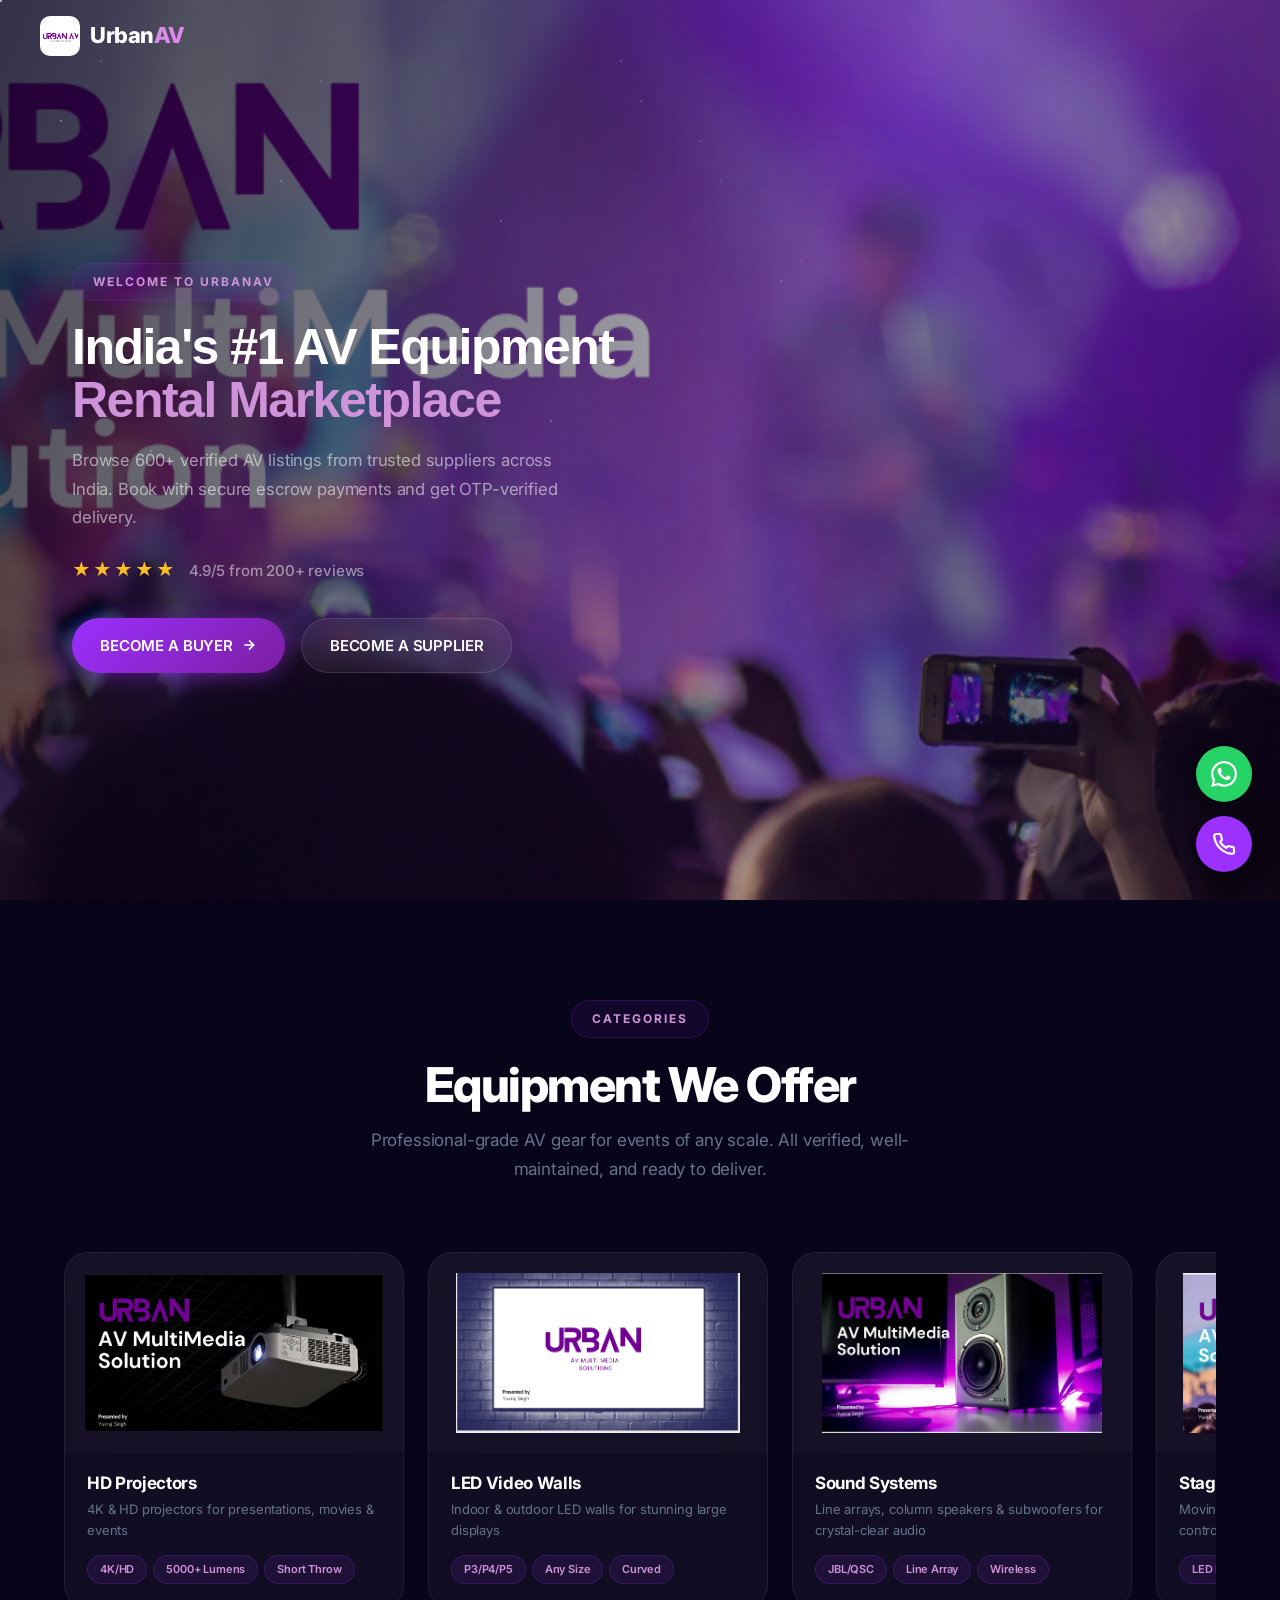
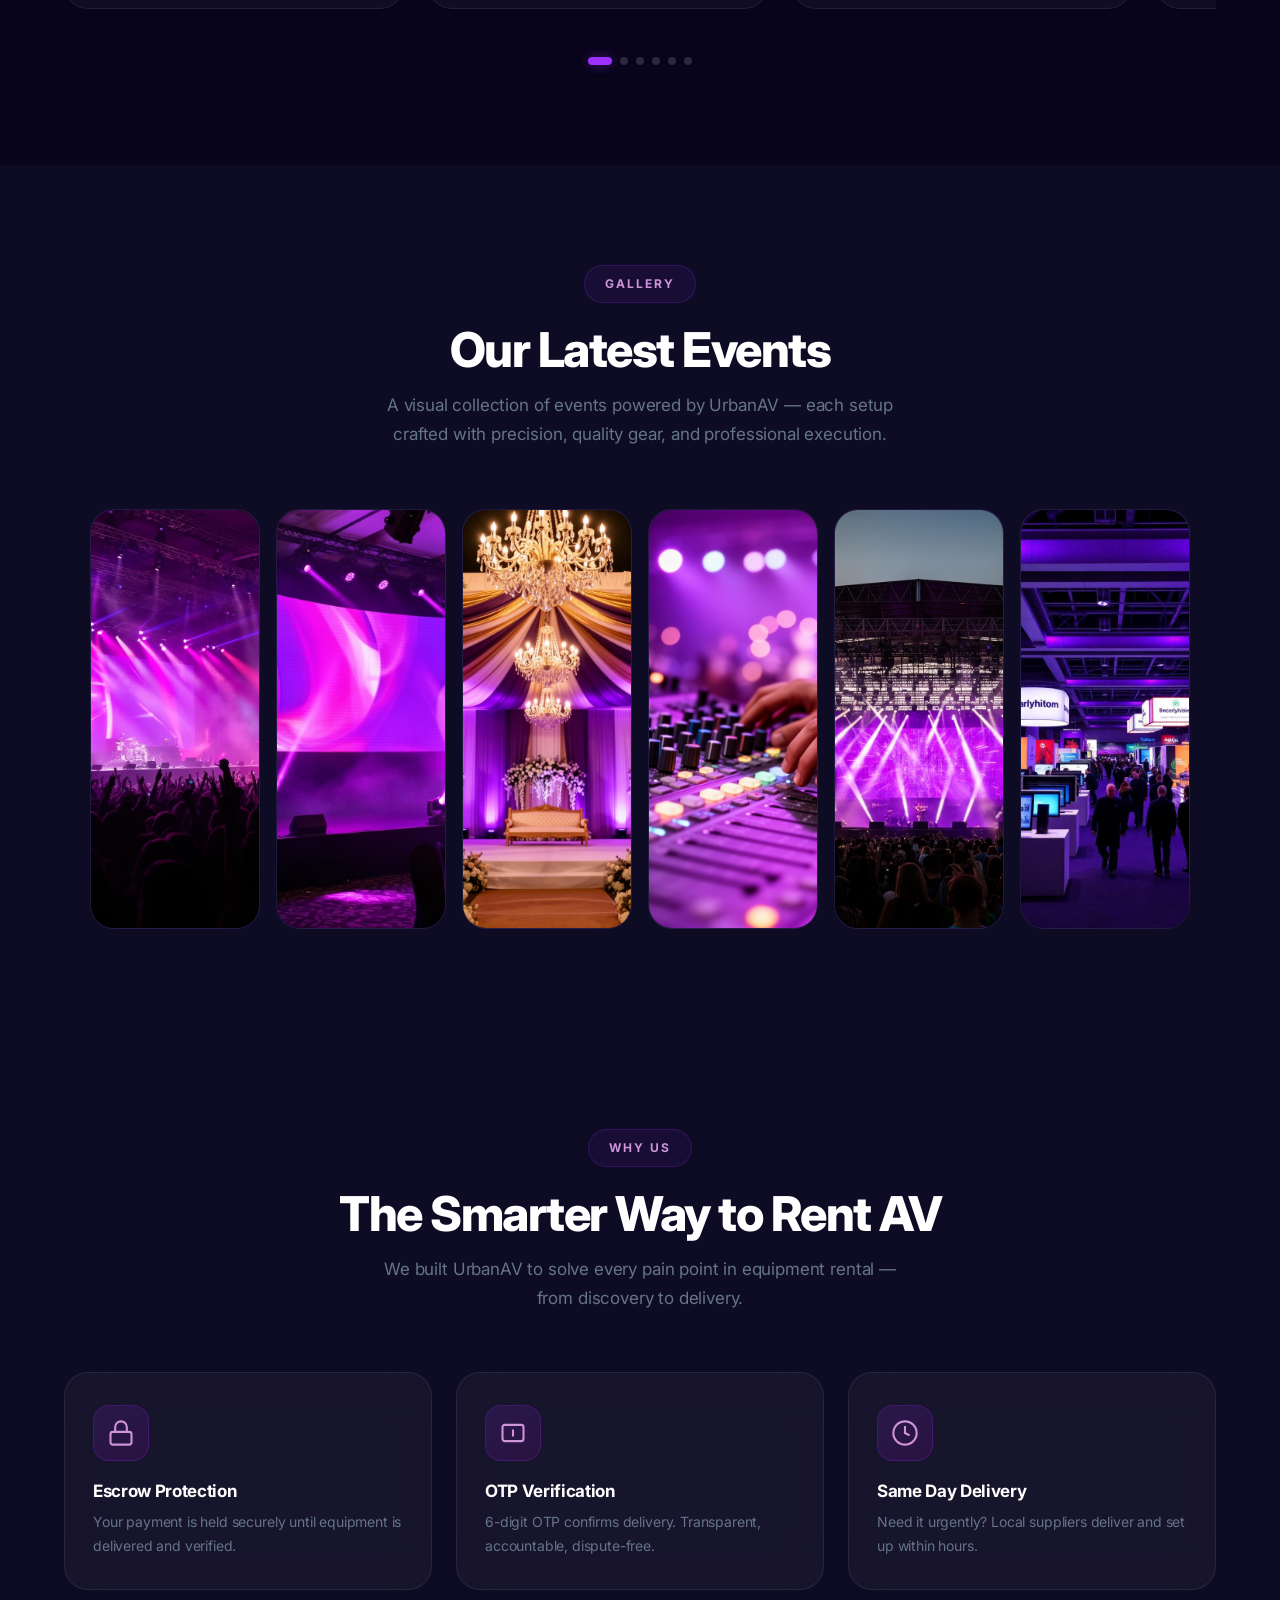
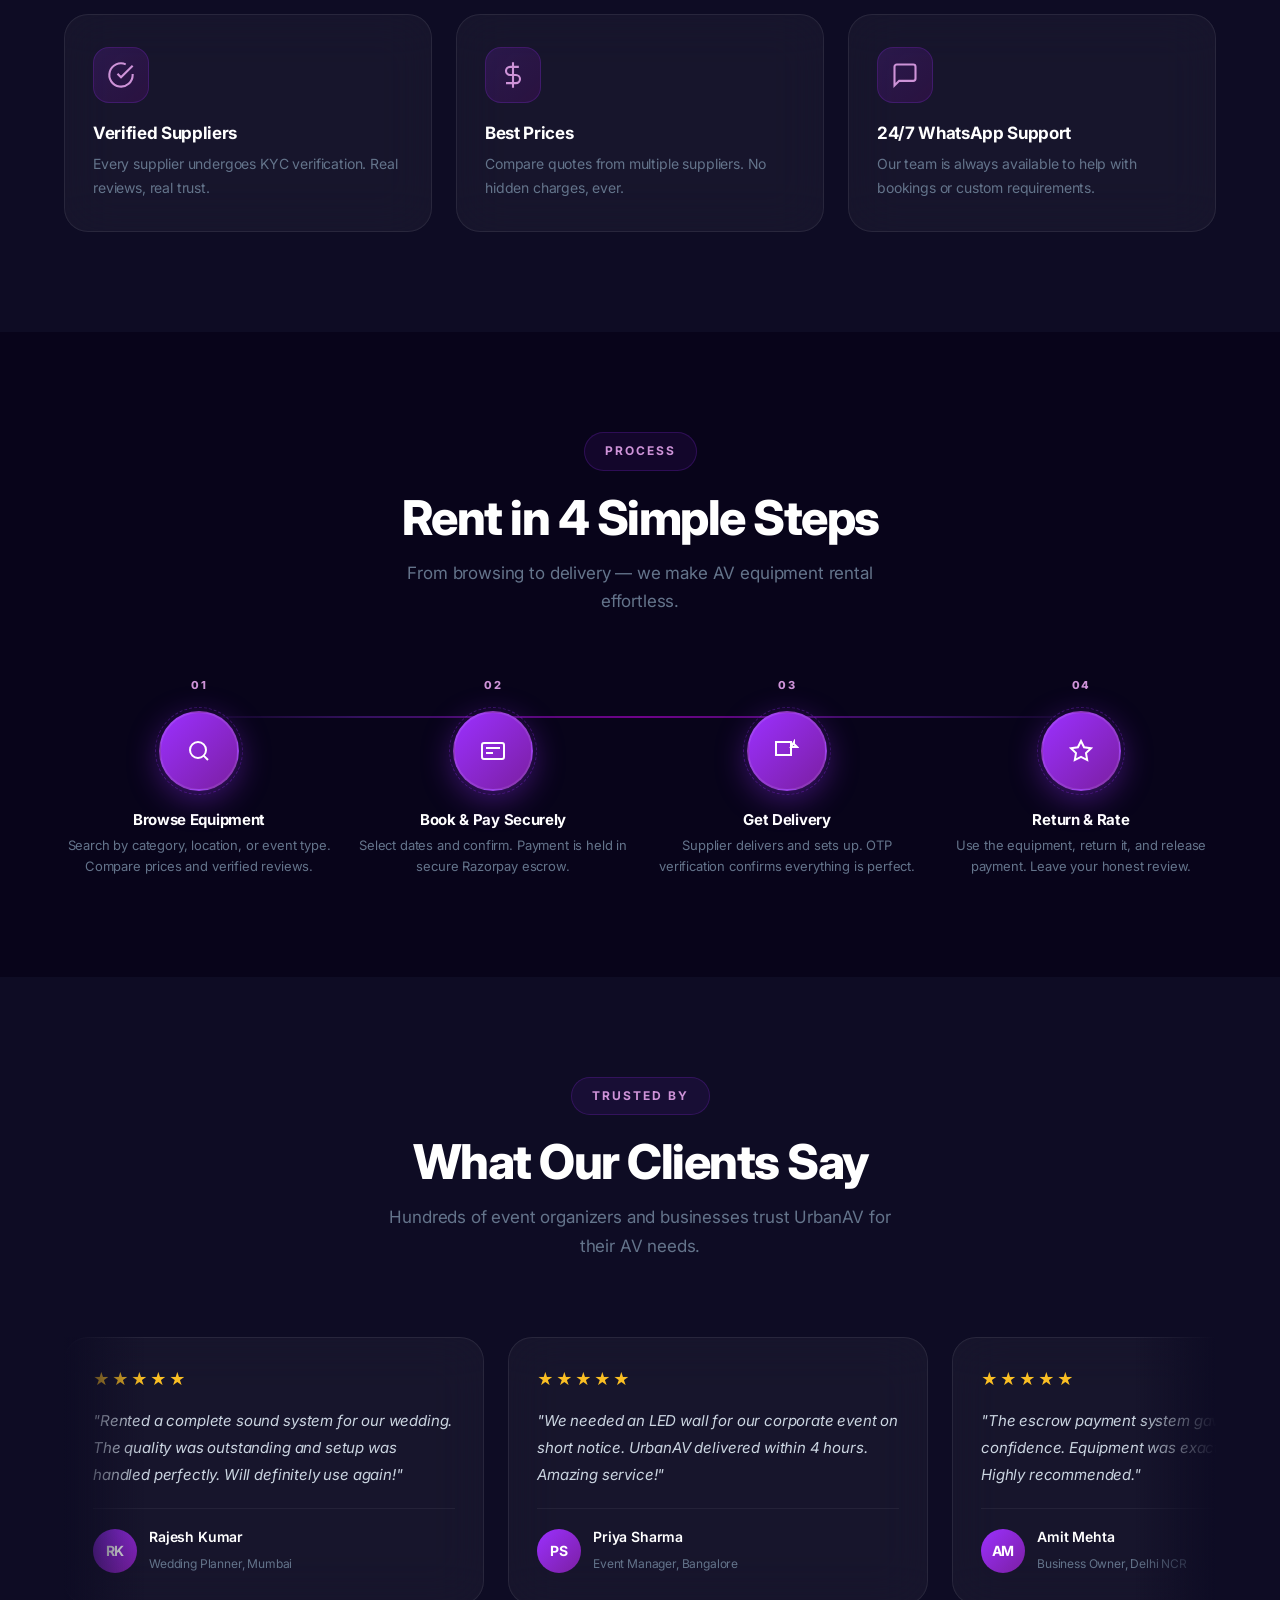
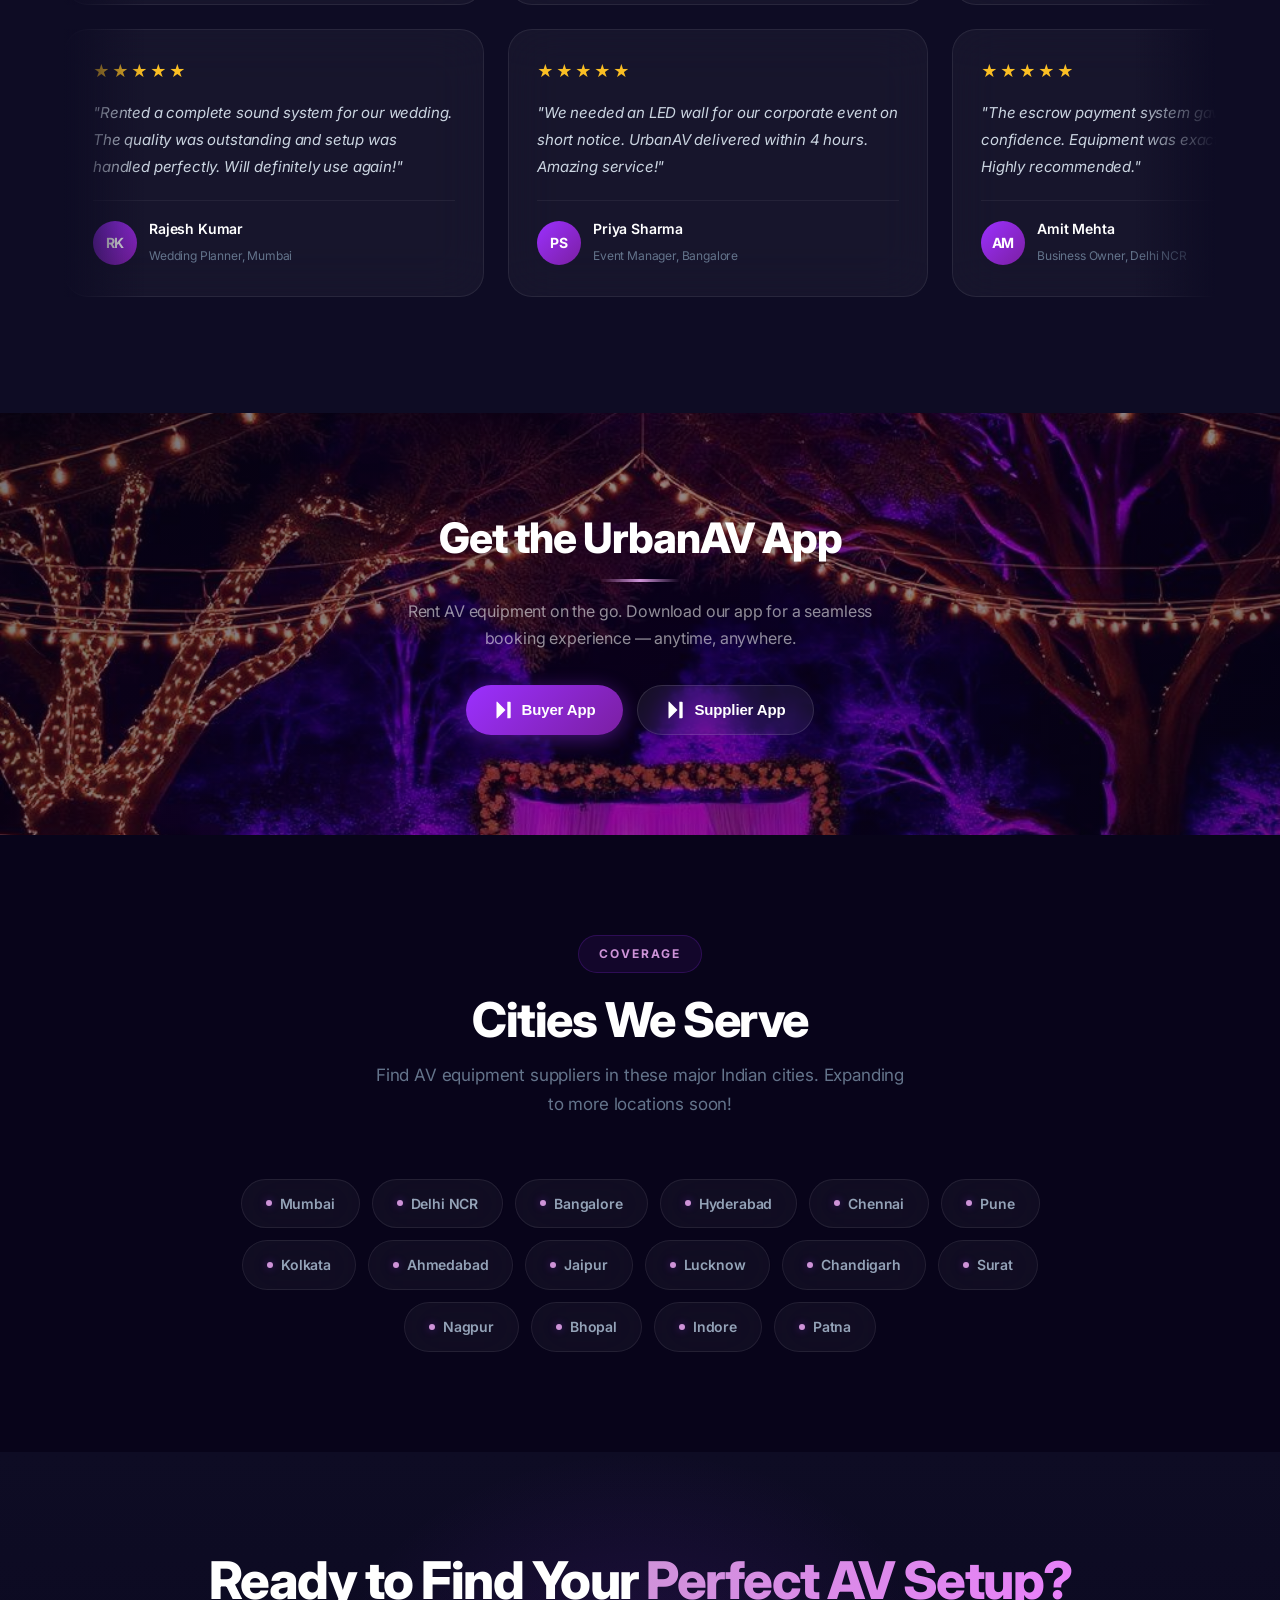
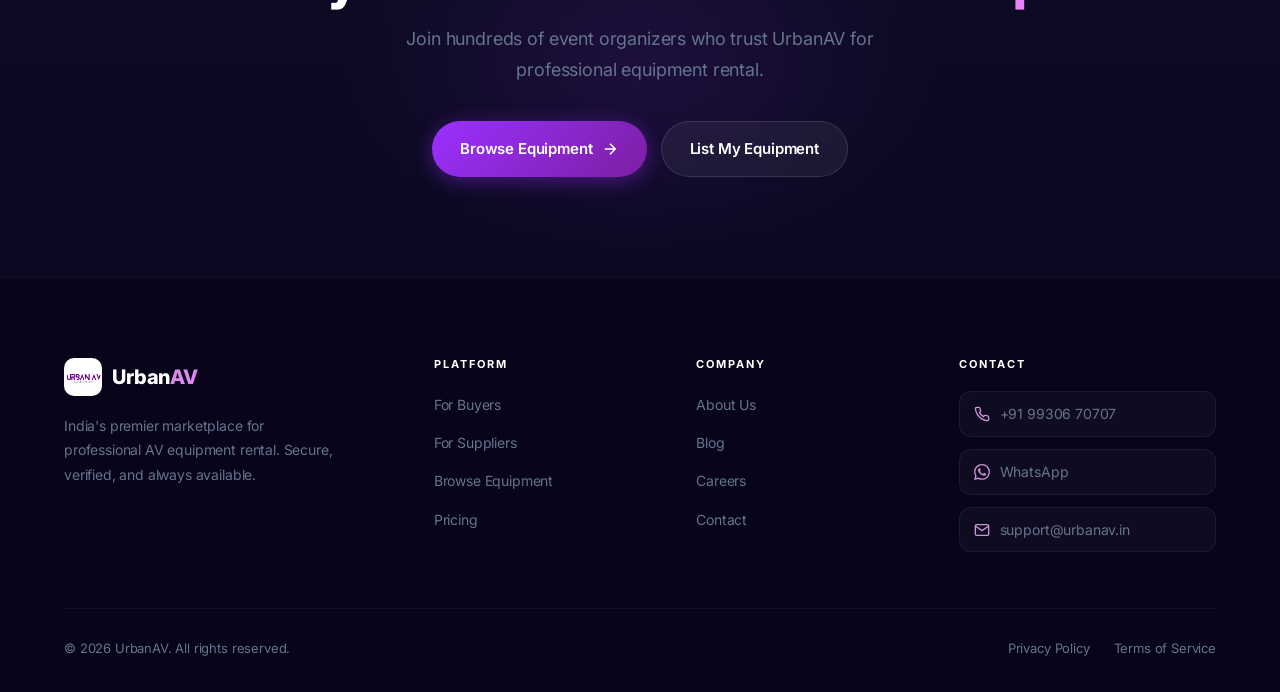
==== commit dab8d347: "Fix drawer: move nav-links outside navbar for proper stacking, restore navbar z-index" ====
--- a/index.html
+++ b/index.html
@@ -75,21 +75,23 @@
       <img src="urbanav-logo.jpg" alt="UrbanAV" onerror="this.style.display='none'">
       <span class="logo-text">Urban<span>AV</span></span>
     </a>
-    <div class="nav-links" id="navLinks">
-      <button class="drawer-close" onclick="toggleMenu()" aria-label="Close menu">
-        <svg width="24" height="24" viewBox="0 0 24 24" fill="none" stroke="currentColor" stroke-width="2"><line x1="18" y1="6" x2="6" y2="18"/><line x1="6" y1="6" x2="18" y2="18"/></svg>
-      </button>
-      <a href="how-it-works-buyer.html">For Buyers</a>
-      <a href="how-it-works-supplier.html">For Suppliers</a>
-      <a href="privacy-policy-buyer.html">Privacy</a>
-      <a href="terms-buyer.html">Terms</a>
-      <a href="https://wa.me/919930670707" class="nav-cta">Get a Quote</a>
-    </div>
     <div class="menu-toggle" id="menuToggle" onclick="toggleMenu()">
       <span></span><span></span><span></span>
     </div>
   </div>
 </nav>
+
+<!-- Nav Links (moved outside navbar for proper stacking) -->
+<div class="nav-links" id="navLinks">
+  <button class="drawer-close" onclick="toggleMenu()" aria-label="Close menu">
+    <svg width="24" height="24" viewBox="0 0 24 24" fill="none" stroke="currentColor" stroke-width="2"><line x1="18" y1="6" x2="6" y2="18"/><line x1="6" y1="6" x2="18" y2="18"/></svg>
+  </button>
+  <a href="how-it-works-buyer.html">For Buyers</a>
+  <a href="how-it-works-supplier.html">For Suppliers</a>
+  <a href="privacy-policy-buyer.html">Privacy</a>
+  <a href="terms-buyer.html">Terms</a>
+  <a href="https://wa.me/919930670707" class="nav-cta">Get a Quote</a>
+</div>
 
 <!-- Drawer Backdrop -->
 <div class="drawer-backdrop" id="drawerBackdrop" onclick="toggleMenu()"></div>
--- a/css/style.css
+++ b/css/style.css
@@ -199,6 +199,10 @@
 }
 
 .nav-links {
+  position: absolute;
+  top: 50%;
+  right: 80px;
+  transform: translateY(-50%);
   display: flex;
   align-items: center;
   gap: 4px;
@@ -1370,6 +1374,7 @@
 
   /* Backdrop */
   .drawer-backdrop {
+    display: block;
     position: fixed;
     inset: 0;
     background: rgba(0, 0, 0, 0.55);
@@ -1387,6 +1392,12 @@
 
   .menu-toggle { display: flex; }
 
+  /* Prevent navbar backdrop-filter from trapping fixed drawer */
+  .navbar.scrolled {
+    backdrop-filter: none;
+    -webkit-backdrop-filter: none;
+  }
+
   /* Hamburger to X animation */
   .menu-toggle.open span:nth-child(1) {
     transform: translateY(7px) rotate(45deg);
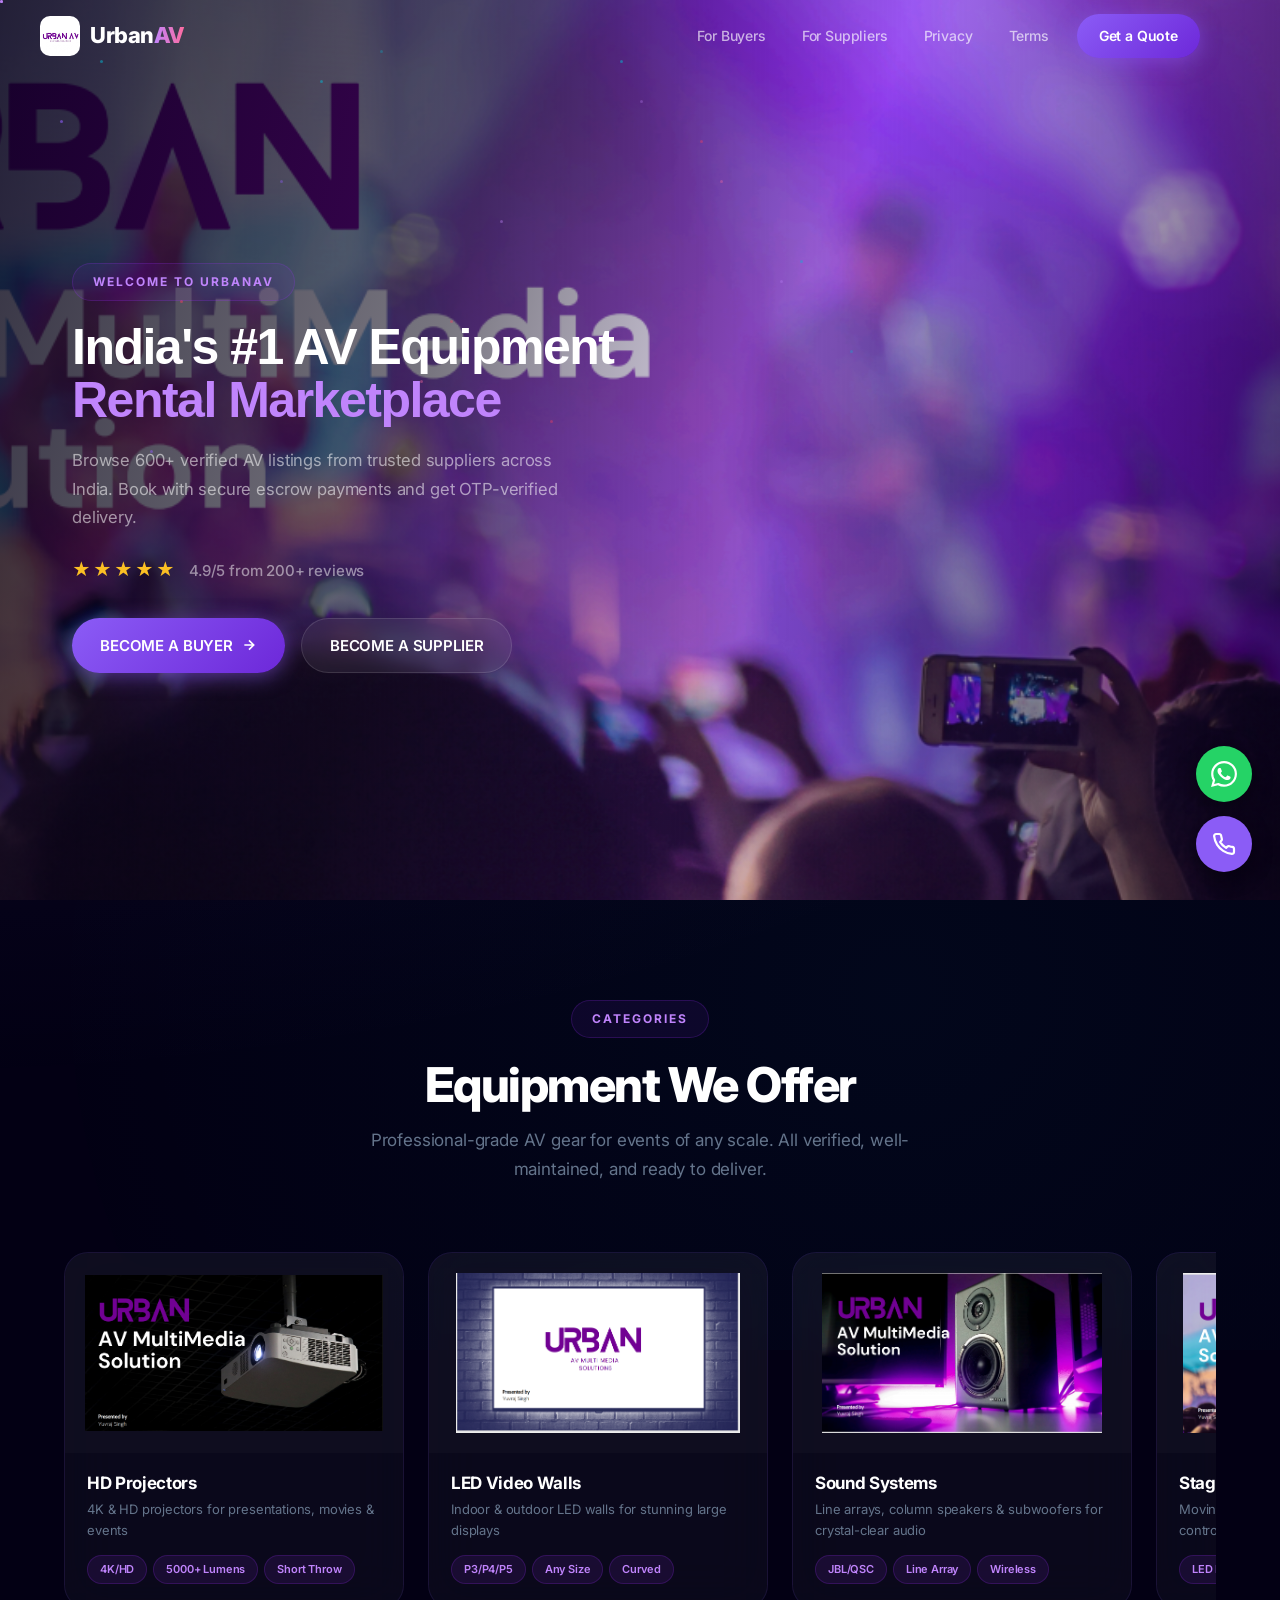
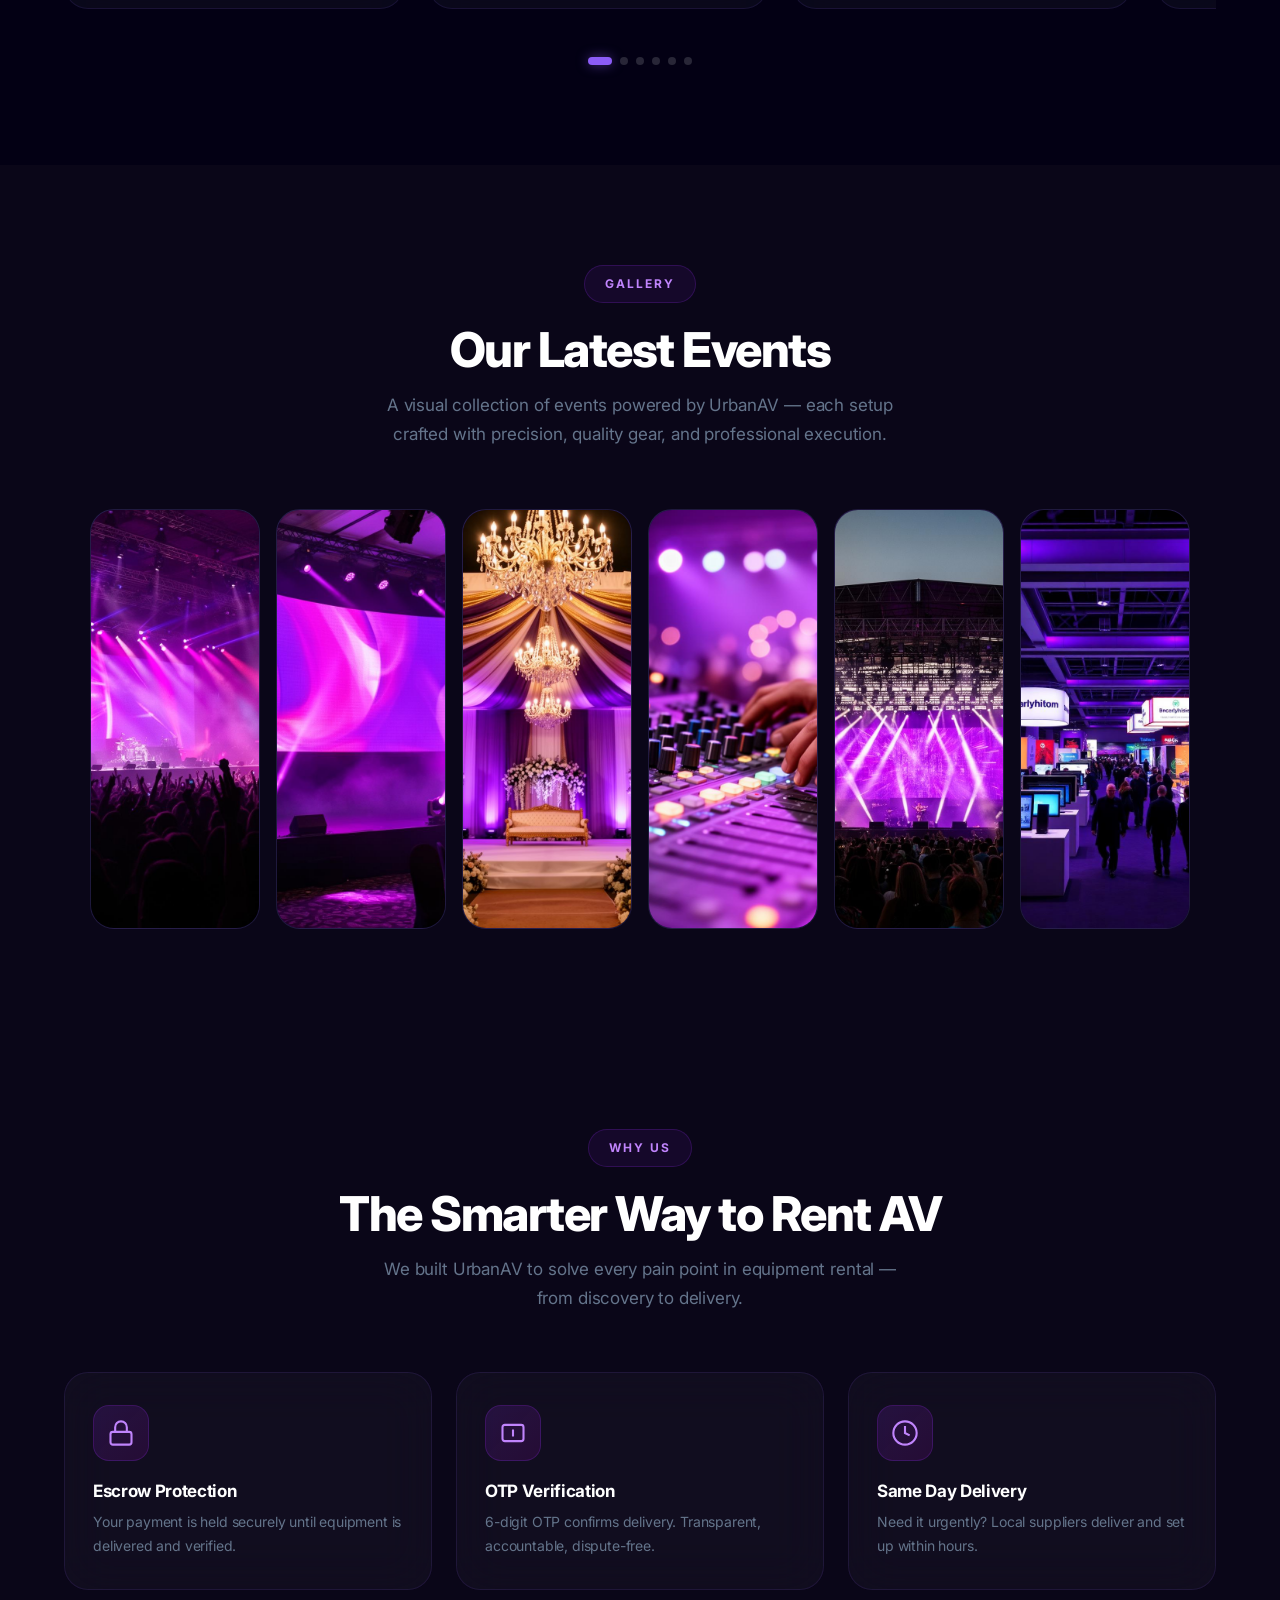
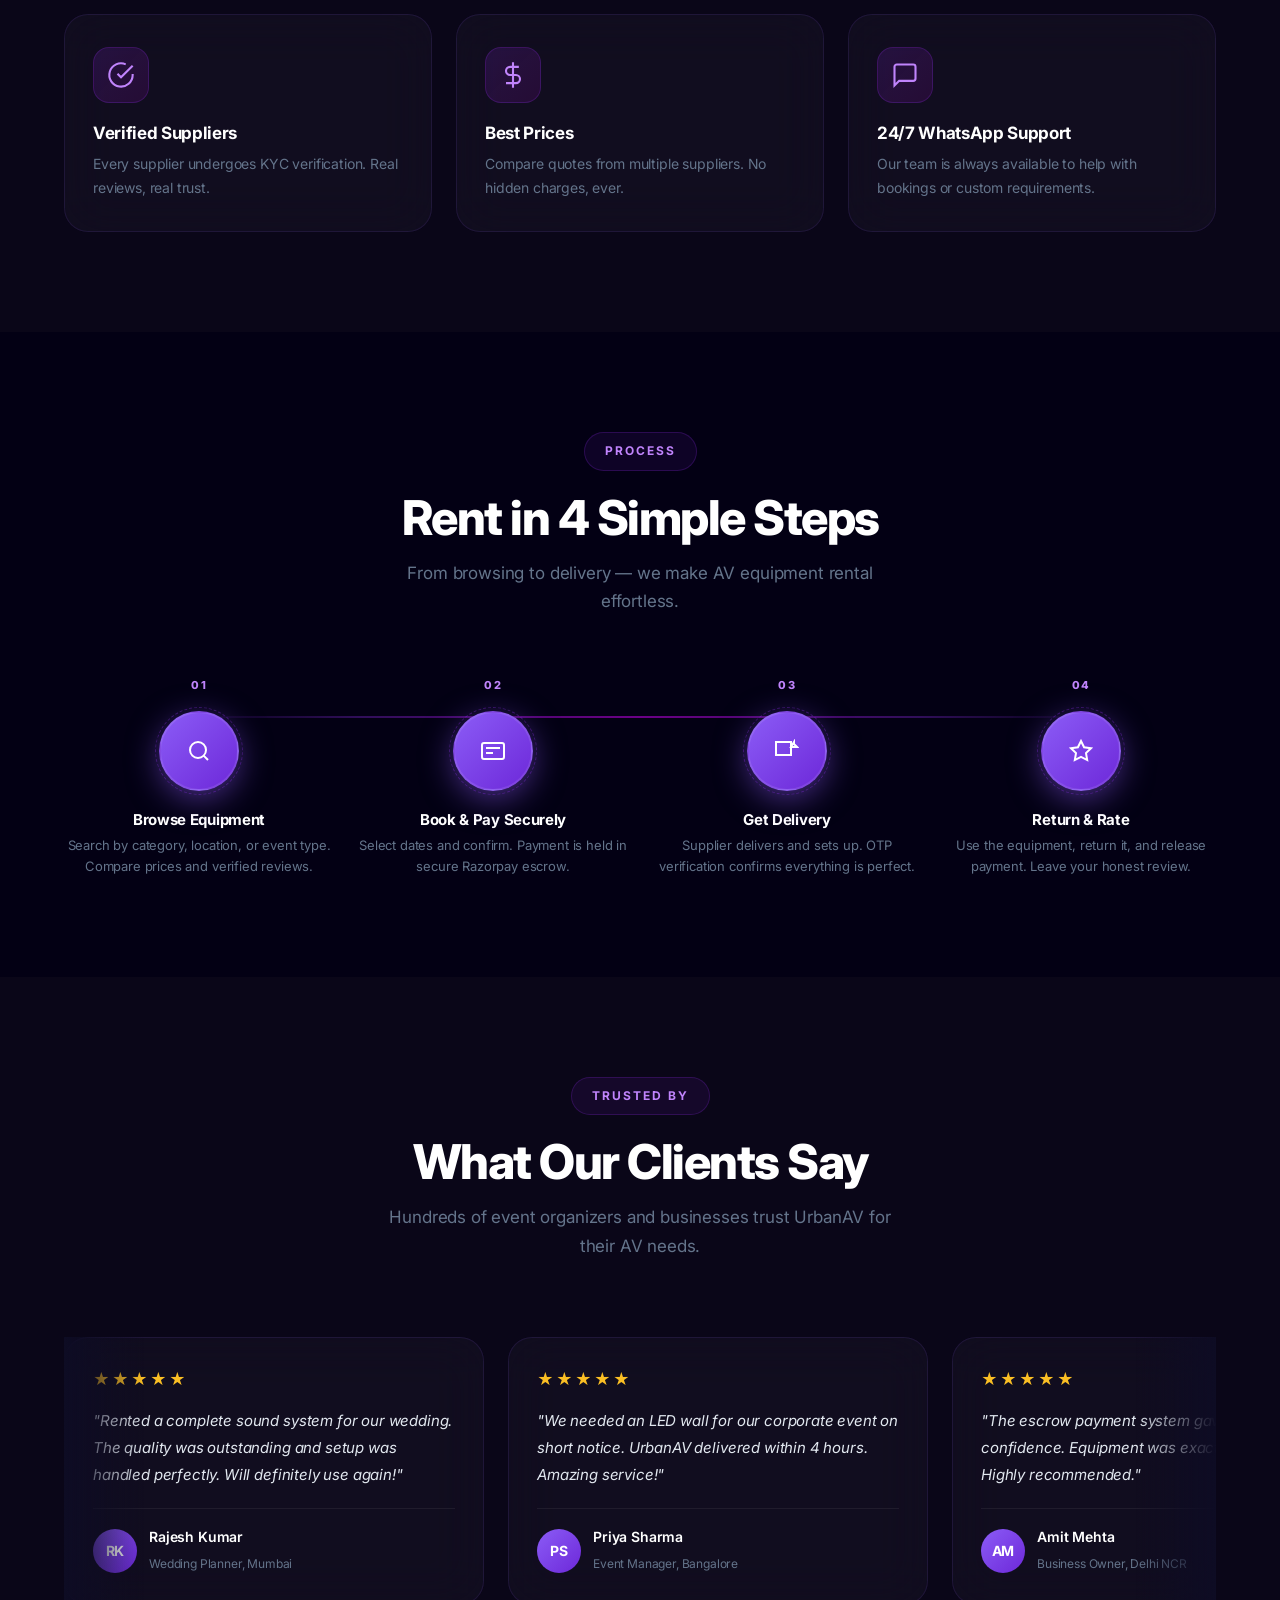
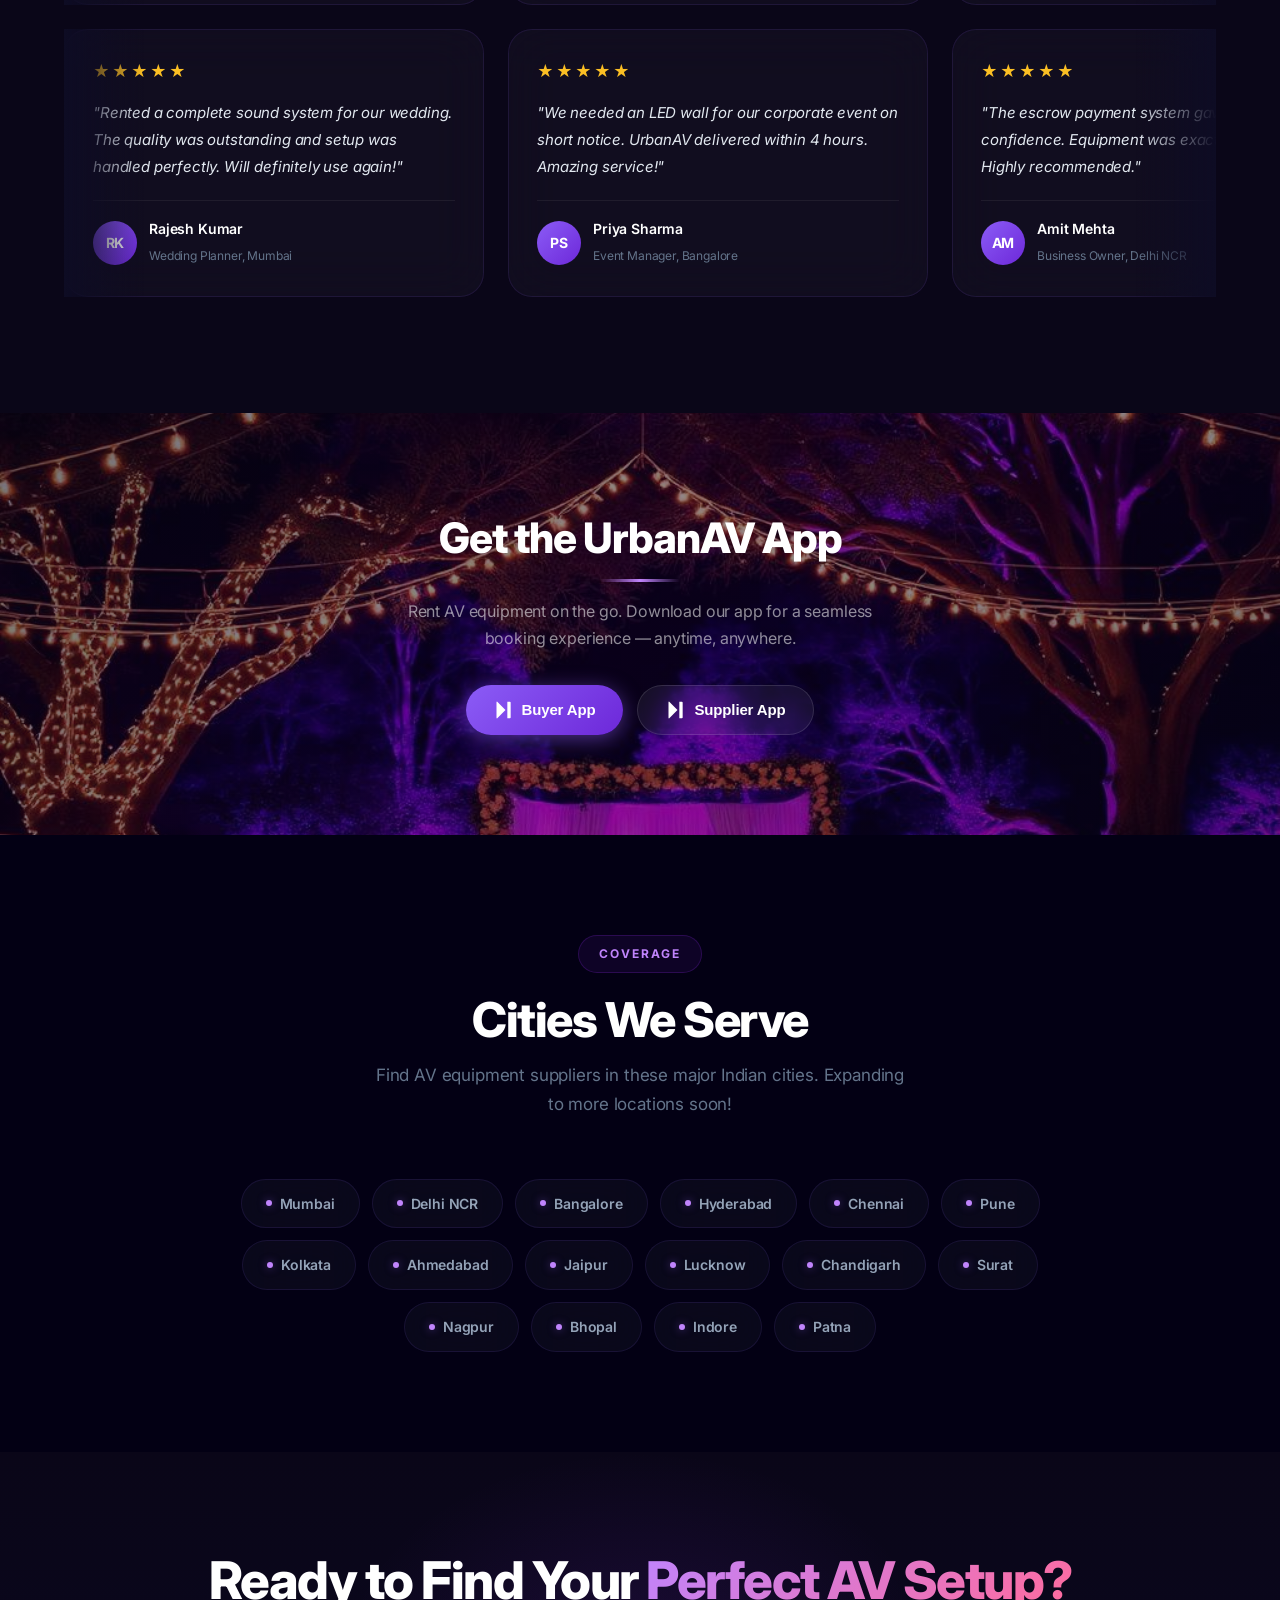
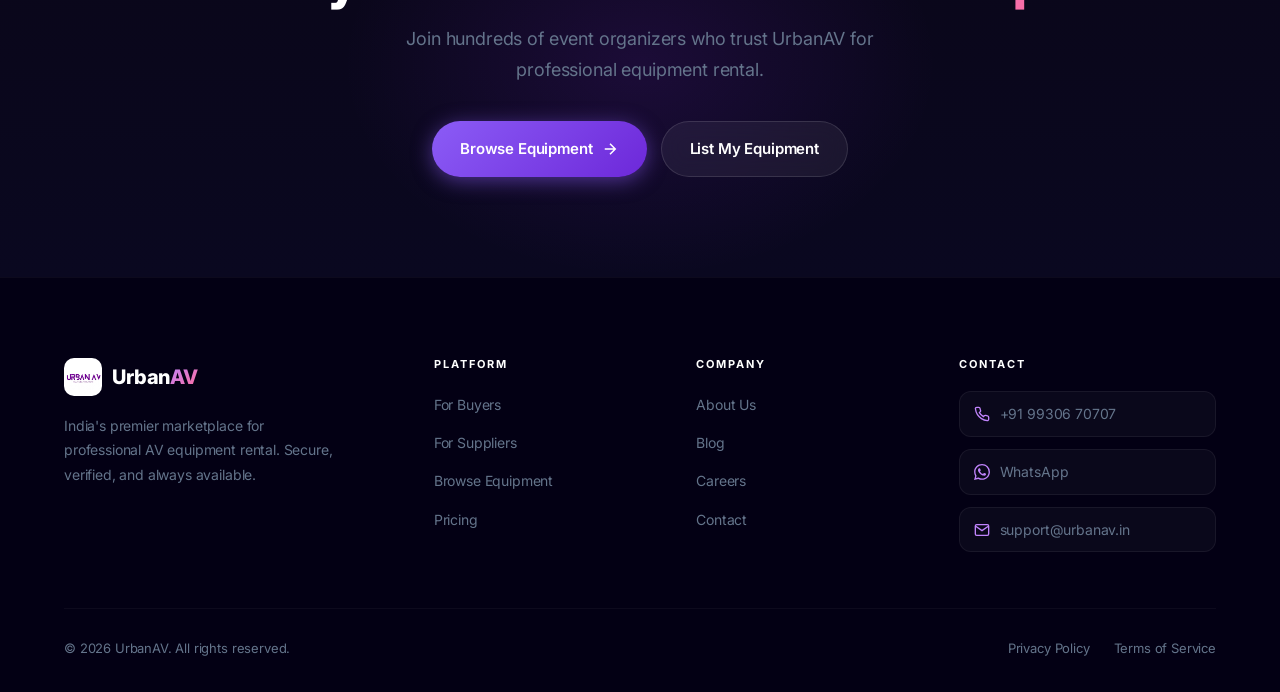
==== commit 12356e0e: "Electric AV theme: new color palette, spark particles, gradient accents, fixed mobile drawer z-index" ====
--- a/index.html
+++ b/index.html
@@ -114,7 +114,7 @@
         <span class="section-badge">WELCOME TO URBANAV</span>
         <h1>
           India's #1 AV Equipment<br>
-          <span class="hero-video-accent">Rental Marketplace</span>
+          <span class="gradient-text">Rental Marketplace</span><br>
         </h1>
         <p>Browse 600+ verified AV listings from trusted suppliers across India. Book with secure escrow payments and get OTP-verified delivery.</p>
         <div class="hero-video-stars">
--- a/css/style.css
+++ b/css/style.css
@@ -1,41 +1,46 @@
-/* UrbanAV - Premium Glass-Morphism Design System */
+/* UrbanAV - Electric AV Energy Design System */
 @import url('https://fonts.googleapis.com/css2?family=Inter:wght@300;400;500;600;700;800;900&display=swap');
 
 :root {
-  /* Primary Palette */
-  --primary: #9B30FF;
-  --primary-dark: #7B1FA2;
-  --primary-light: #CE93D8;
-  --primary-glow: rgba(155, 48, 255, 0.4);
-
-  /* Accent */
-  --accent: #D500F9;
-  --accent-light: #EA80FC;
-
-  /* Background */
-  --bg-deep: #08041A;
-  --bg-primary: #0E0C24;
-  --bg-secondary: #141130;
-  --bg-card: rgba(255, 255, 255, 0.03);
+  /* Primary Palette - Electric Purple/Neon */
+  --primary: #8B5CF6;
+  --primary-dark: #6D28D9;
+  --primary-light: #C084FC;
+  --primary-glow: rgba(139, 92, 246, 0.5);
+
+  /* Accent - Hot Magenta/Electric Pink */
+  --accent: #F43F5E;
+  --accent-light: #FF6B9D;
+  --accent-glow: rgba(244, 63, 94, 0.4);
+
+  /* Secondary - Cyan/Electric Blue */
+  --neon-blue: #06B6D4;
+  --neon-blue-glow: rgba(6, 182, 212, 0.35);
+
+  /* Background - Deep Dark */
+  --bg-deep: #030014;
+  --bg-primary: #0A0618;
+  --bg-secondary: #110D2A;
+  --bg-card: rgba(255, 255, 255, 0.02);
 
   /* Glass */
-  --glass-bg: rgba(255, 255, 255, 0.04);
-  --glass-bg-hover: rgba(255, 255, 255, 0.07);
-  --glass-border: rgba(255, 255, 255, 0.08);
-  --glass-border-hover: rgba(155, 48, 255, 0.3);
-  --glass-highlight: rgba(255, 255, 255, 0.06);
+  --glass-bg: rgba(255, 255, 255, 0.03);
+  --glass-bg-hover: rgba(139, 92, 246, 0.08);
+  --glass-border: rgba(139, 92, 246, 0.12);
+  --glass-border-hover: rgba(139, 92, 246, 0.4);
+  --glass-highlight: rgba(255, 255, 255, 0.05);
 
   /* Text */
-  --text-primary: #F1F5F9;
-  --text-secondary: #CBD5E1;
+  --text-primary: #F8FAFC;
+  --text-secondary: #E2E8F0;
   --text-muted: #94A3B8;
   --text-dim: #64748B;
 
   /* Shadows */
-  --shadow-sm: 0 2px 8px rgba(0, 0, 0, 0.3);
-  --shadow-md: 0 8px 32px rgba(0, 0, 0, 0.4);
-  --shadow-lg: 0 16px 48px rgba(0, 0, 0, 0.5);
-  --shadow-glow: 0 0 40px rgba(155, 48, 255, 0.25);
+  --shadow-sm: 0 2px 8px rgba(0, 0, 0, 0.4);
+  --shadow-md: 0 8px 32px rgba(0, 0, 0, 0.5);
+  --shadow-lg: 0 16px 48px rgba(0, 0, 0, 0.6);
+  --shadow-glow: 0 0 60px rgba(139, 92, 246, 0.3), 0 0 120px rgba(139, 92, 246, 0.1);
 
   /* Radius */
   --radius-sm: 12px;
@@ -60,6 +65,38 @@
   line-height: 1.7;
   overflow-x: hidden;
   letter-spacing: -0.01em;
+}
+
+/* Energy ambient background glow */
+body::before {
+  content: '';
+  position: fixed;
+  top: -50%;
+  left: -50%;
+  width: 200%;
+  height: 200%;
+  background: 
+    radial-gradient(ellipse at 20% 50%, rgba(139, 92, 246, 0.08) 0%, transparent 50%),
+    radial-gradient(ellipse at 80% 20%, rgba(244, 63, 94, 0.05) 0%, transparent 40%),
+    radial-gradient(ellipse at 60% 80%, rgba(6, 182, 212, 0.04) 0%, transparent 40%);
+  animation: ambientGlow 12s ease-in-out infinite alternate;
+  pointer-events: none;
+  z-index: 0;
+}
+@keyframes ambientGlow {
+  0% { transform: translate(0, 0) scale(1); }
+  100% { transform: translate(-3%, 2%) scale(1.05); }
+}
+
+/* Spark particle animation */
+@keyframes sparkFloat {
+  0%, 100% { opacity: 0; transform: translateY(0) scale(0); }
+  10% { opacity: 1; transform: translateY(-20px) scale(1); }
+  90% { opacity: 0.6; transform: translateY(-100px) scale(0.5); }
+}
+@keyframes electricPulse {
+  0%, 100% { box-shadow: 0 0 20px var(--primary-glow), 0 0 40px rgba(139, 92, 246, 0.1); }
+  50% { box-shadow: 0 0 40px var(--primary-glow), 0 0 80px rgba(139, 92, 246, 0.2), 0 0 120px rgba(244, 63, 94, 0.05); }
 }
 
 a { color: inherit; text-decoration: none; }
@@ -89,7 +126,7 @@
   content: '';
   position: absolute;
   inset: 0;
-  background: radial-gradient(600px circle at var(--mouse-x, 50%) var(--mouse-y, 50%), rgba(155, 48, 255, 0.06), transparent 70%);
+  background: radial-gradient(600px circle at var(--mouse-x, 50%) var(--mouse-y, 50%), rgba(139, 92, 246, 0.1), transparent 60%);
   opacity: 0;
   transition: opacity 0.4s;
   pointer-events: none;
@@ -98,12 +135,13 @@
 .glass-card:hover {
   border-color: var(--glass-border-hover);
   transform: translateY(-4px);
-  box-shadow: var(--shadow-md), var(--shadow-glow);
+  box-shadow: var(--shadow-md), 0 0 40px rgba(139, 92, 246, 0.15), 0 0 80px rgba(139, 92, 246, 0.05);
+  animation: electricPulse 3s ease-in-out infinite;
 }
 
 /* ===== GRADIENT TEXT ===== */
 .gradient-text {
-  background: linear-gradient(135deg, var(--primary-light) 0%, var(--accent-light) 50%, var(--primary) 100%);
+  background: linear-gradient(135deg, var(--primary-light) 100%, var(--accent-light) 0%, var(--neon-blue) 0%);
   -webkit-background-clip: text;
   -webkit-text-fill-color: transparent;
   background-clip: text;
@@ -159,11 +197,11 @@
   transition: all 0.4s var(--ease-out);
 }
 .navbar.scrolled {
-  background: rgba(8, 4, 26, 0.65);
+  background: rgba(3, 0, 14, 0.75);
   backdrop-filter: blur(24px);
   -webkit-backdrop-filter: blur(24px);
-  border-bottom: 1px solid rgba(255, 255, 255, 0.05);
-  box-shadow: 0 4px 30px rgba(0, 0, 0, 0.2);
+  border-bottom: 1px solid rgba(139, 92, 246, 0.08);
+  box-shadow: 0 4px 30px rgba(0, 0, 0, 0.3);
 }
 .navbar-inner {
   display: flex;
@@ -192,20 +230,21 @@
   letter-spacing: -0.5px;
 }
 .navbar .logo-text span {
-  background: linear-gradient(135deg, var(--primary-light), var(--accent-light));
+  background: linear-gradient(90deg, var(--primary-light), var(--accent-light));
   -webkit-background-clip: text;
   -webkit-text-fill-color: transparent;
   background-clip: text;
 }
 
 .nav-links {
-  position: absolute;
-  top: 50%;
+  position: fixed;
+  top: 0;
   right: 80px;
-  transform: translateY(-50%);
+  height: 72px;
   display: flex;
   align-items: center;
   gap: 4px;
+  z-index: 1000;
 }
 .nav-links a {
   color: rgba(255, 255, 255, 0.65);
@@ -286,14 +325,14 @@
   z-index: 1;
   background:
     linear-gradient(105deg,
-      rgba(4, 2, 16, 0.72) 0%,
-      rgba(8, 4, 24, 0.48) 40%,
-      rgba(10, 5, 28, 0.30) 62%,
-      rgba(4, 2, 14, 0.55) 100%
+      rgba(3, 0, 20, 0.82) 0%,
+      rgba(10, 6, 24, 0.55) 35%,
+      rgba(109, 40, 217, 0.12) 60%,
+      rgba(3, 0, 20, 0.65) 100%
     );
 }
 
-/* -- Particle animation (video-like effect) -- */
+/* -- Particle animation (electric sparks) -- */
 .hero-video-particles {
   position: absolute;
   inset: 0;
@@ -305,40 +344,40 @@
 .hero-video-particles::after {
   content: '';
   position: absolute;
-  width: 2px;
-  height: 2px;
+  width: 3px;
+  height: 3px;
   border-radius: 50%;
-  background: rgba(255,255,255,0.5);
-  animation: particleFloat 6s ease-in-out infinite;
+  background: rgba(192, 132, 252, 0.8);
+  animation: particleFloat 5s ease-in-out infinite;
   box-shadow:
-    60px 120px 0 rgba(255,255,255,0.4),
-    180px 300px 0 rgba(206,147,216,0.35),
-    320px 80px 0 rgba(234,128,252,0.3),
-    500px 220px 0 rgba(255,255,255,0.25),
-    700px 140px 0 rgba(206,147,216,0.3),
-    850px 350px 0 rgba(234,128,252,0.2),
-    150px 450px 0 rgba(255,255,255,0.3),
-    420px 380px 0 rgba(206,147,216,0.25),
-    620px 60px 0 rgba(234,128,252,0.35),
-    780px 280px 0 rgba(255,255,255,0.2);
+    60px 120px 0 rgba(139, 92, 246, 0.6),
+    180px 300px 0 rgba(244, 63, 94, 0.5),
+    320px 80px 0 rgba(6, 182, 212, 0.5),
+    500px 220px 0 rgba(192, 132, 252, 0.4),
+    700px 140px 0 rgba(244, 63, 94, 0.4),
+    850px 350px 0 rgba(6, 182, 212, 0.3),
+    150px 450px 0 rgba(139, 92, 246, 0.5),
+    420px 380px 0 rgba(255, 107, 157, 0.4),
+    620px 60px 0 rgba(6, 182, 212, 0.5),
+    780px 280px 0 rgba(192, 132, 252, 0.3);
 }
 .hero-video-particles::after {
-  animation-delay: -3s;
-  animation-duration: 7s;
+  animation-delay: -2.5s;
+  animation-duration: 6s;
   box-shadow:
-    100px 60px 0 rgba(234,128,252,0.3),
-    280px 180px 0 rgba(255,255,255,0.25),
-    450px 320px 0 rgba(206,147,216,0.3),
-    640px 100px 0 rgba(255,255,255,0.2),
-    800px 260px 0 rgba(234,128,252,0.25),
-    200px 400px 0 rgba(206,147,216,0.2),
-    550px 420px 0 rgba(255,255,255,0.3),
-    380px 50px 0 rgba(234,128,252,0.2),
-    720px 180px 0 rgba(206,147,216,0.25);
+    100px 60px 0 rgba(6, 182, 212, 0.5),
+    280px 180px 0 rgba(139, 92, 246, 0.4),
+    450px 320px 0 rgba(244, 63, 94, 0.4),
+    640px 100px 0 rgba(192, 132, 252, 0.3),
+    800px 260px 0 rgba(6, 182, 212, 0.4),
+    200px 400px 0 rgba(139, 92, 246, 0.3),
+    550px 420px 0 rgba(244, 63, 94, 0.4),
+    380px 50px 0 rgba(6, 182, 212, 0.3),
+    720px 180px 0 rgba(255, 107, 157, 0.35);
 }
 @keyframes particleFloat {
-  0%, 100% { opacity: 0.2; transform: translateY(0); }
-  50% { opacity: 0.6; transform: translateY(-30px); }
+  0%, 100% { opacity: 0.3; transform: translateY(0) scale(1); }
+  50% { opacity: 1; transform: translateY(-40px) scale(1.5); }
 }
 
 /* -- Container -- */
@@ -365,12 +404,17 @@
 /* == BADGE == */
 .hero-video-badge {
   display: inline-block;
-  font-size: 13px;
+  font-size: 12px;
   font-weight: 700;
   letter-spacing: 5px;
-  color: rgba(206, 147, 216, 0.9);
+  color: var(--primary-light);
   margin-bottom: 24px;
   text-transform: uppercase;
+  padding: 6px 16px;
+  border: 1px solid rgba(139, 92, 246, 0.3);
+  border-radius: var(--radius-full);
+  background: rgba(139, 92, 246, 0.08);
+  text-shadow: 0 0 20px rgba(139, 92, 246, 0.5);
 }
 
 /* == HEADING == */
@@ -384,7 +428,10 @@
   margin-bottom: 20px;
 }
 .hero-video-accent {
-  color: #CE93D8;
+  background: linear-gradient(90deg, var(--primary-light), var(--accent-light));
+  -webkit-background-clip: text;
+  -webkit-text-fill-color: transparent;
+  background-clip: text;
 }
 
 /* == PARAGRAPH == */
@@ -429,23 +476,23 @@
   justify-content: center;
   gap: 10px;
   padding: 18px 36px;
-  background: transparent;
-  color: #0E0C24;
+  background: #fff;
+  color: var(--bg-primary);
   font-size: 15px;
   font-weight: 700;
   letter-spacing: 1px;
   border-radius: 8px;
-  border: 2px solid rgba(255, 255, 255, 0.4);
+  border: 2px solid rgba(255, 255, 255, 0.9);
   text-decoration: none;
-  transition: all 0.25s ease;
+  transition: all 0.3s ease;
   white-space: nowrap;
-  background: #fff;
 }
 .btn-hero-outline:hover {
-  background: #f0e6ff;
-  border-color: #CE93D8;
+  background: var(--primary-light);
+  border-color: var(--primary-light);
+  color: #fff;
   transform: translateY(-3px);
-  box-shadow: 0 10px 32px rgba(155,48,255,0.25);
+  box-shadow: 0 10px 40px var(--primary-glow), 0 0 60px rgba(139, 92, 246, 0.2);
 }
 
 /* Filled button - BECOME A SUPPLIER */
@@ -454,22 +501,23 @@
   align-items: center;
   justify-content: center;
   padding: 18px 36px;
-  background: #0E0C24;
+  background: linear-gradient(135deg, var(--primary), var(--primary-dark));
   color: #fff;
   font-size: 15px;
   font-weight: 700;
   letter-spacing: 1px;
   border-radius: 8px;
-  border: 2px solid #0E0C24;
+  border: 2px solid var(--primary);
   text-decoration: none;
-  transition: all 0.25s ease;
+  transition: all 0.3s ease;
   white-space: nowrap;
+  box-shadow: 0 4px 20px var(--primary-glow);
 }
 .btn-hero-filled:hover {
-  background: #1a1540;
-  border-color: #CE93D8;
+  background: linear-gradient(135deg, var(--primary-dark), #4C1D95);
+  border-color: var(--primary-light);
   transform: translateY(-3px);
-  box-shadow: 0 10px 32px rgba(155,48,255,0.3);
+  box-shadow: 0 10px 40px var(--primary-glow), 0 0 80px rgba(139, 92, 246, 0.3);
 }
 
 /* ========== RESPONSIVE ========== */
@@ -1322,23 +1370,25 @@
     top: 0;
     right: 0;
     bottom: 0;
+    left: auto;
     width: 300px;
     max-width: 85vw;
+    height: 100vh !important;
     background: var(--bg-primary);
-    border-left: 1px solid rgba(255, 255, 255, 0.06);
+    border-left: 1px solid rgba(139, 92, 246, 0.15);
     flex-direction: column;
     align-items: stretch;
     justify-content: flex-start;
     gap: 2px;
     padding: 24px 20px;
-    z-index: 1002;
+    z-index: 9999;
     transform: translateX(100%);
     transition: transform 0.35s var(--ease-out);
     overflow-y: auto;
+    display: flex;
   }
   .nav-links.open {
     transform: translateX(0);
-    display: flex;
   }
   .nav-links a {
     font-size: 16px !important;
@@ -1360,7 +1410,7 @@
     width: 40px;
     height: 40px;
     background: rgba(255, 255, 255, 0.05);
-    border: 1px solid rgba(255, 255, 255, 0.08);
+    border: 1px solid rgba(139, 92, 246, 0.2);
     border-radius: 10px;
     color: #fff;
     cursor: pointer;
@@ -1368,8 +1418,8 @@
     transition: all 0.25s;
   }
   .drawer-close:hover {
-    background: rgba(255, 255, 255, 0.1);
-    border-color: rgba(155, 48, 255, 0.3);
+    background: rgba(139, 92, 246, 0.1);
+    border-color: rgba(139, 92, 246, 0.4);
   }
 
   /* Backdrop */
@@ -1377,10 +1427,10 @@
     display: block;
     position: fixed;
     inset: 0;
-    background: rgba(0, 0, 0, 0.55);
+    background: rgba(0, 0, 0, 0.6);
     backdrop-filter: blur(4px);
     -webkit-backdrop-filter: blur(4px);
-    z-index: 1001;
+    z-index: 9998;
     opacity: 0;
     pointer-events: none;
     transition: opacity 0.35s var(--ease-out);
@@ -1390,13 +1440,7 @@
     pointer-events: auto;
   }
 
-  .menu-toggle { display: flex; }
-
-  /* Prevent navbar backdrop-filter from trapping fixed drawer */
-  .navbar.scrolled {
-    backdrop-filter: none;
-    -webkit-backdrop-filter: none;
-  }
+  .menu-toggle { display: flex; z-index: 10000; }
 
   /* Hamburger to X animation */
   .menu-toggle.open span:nth-child(1) {
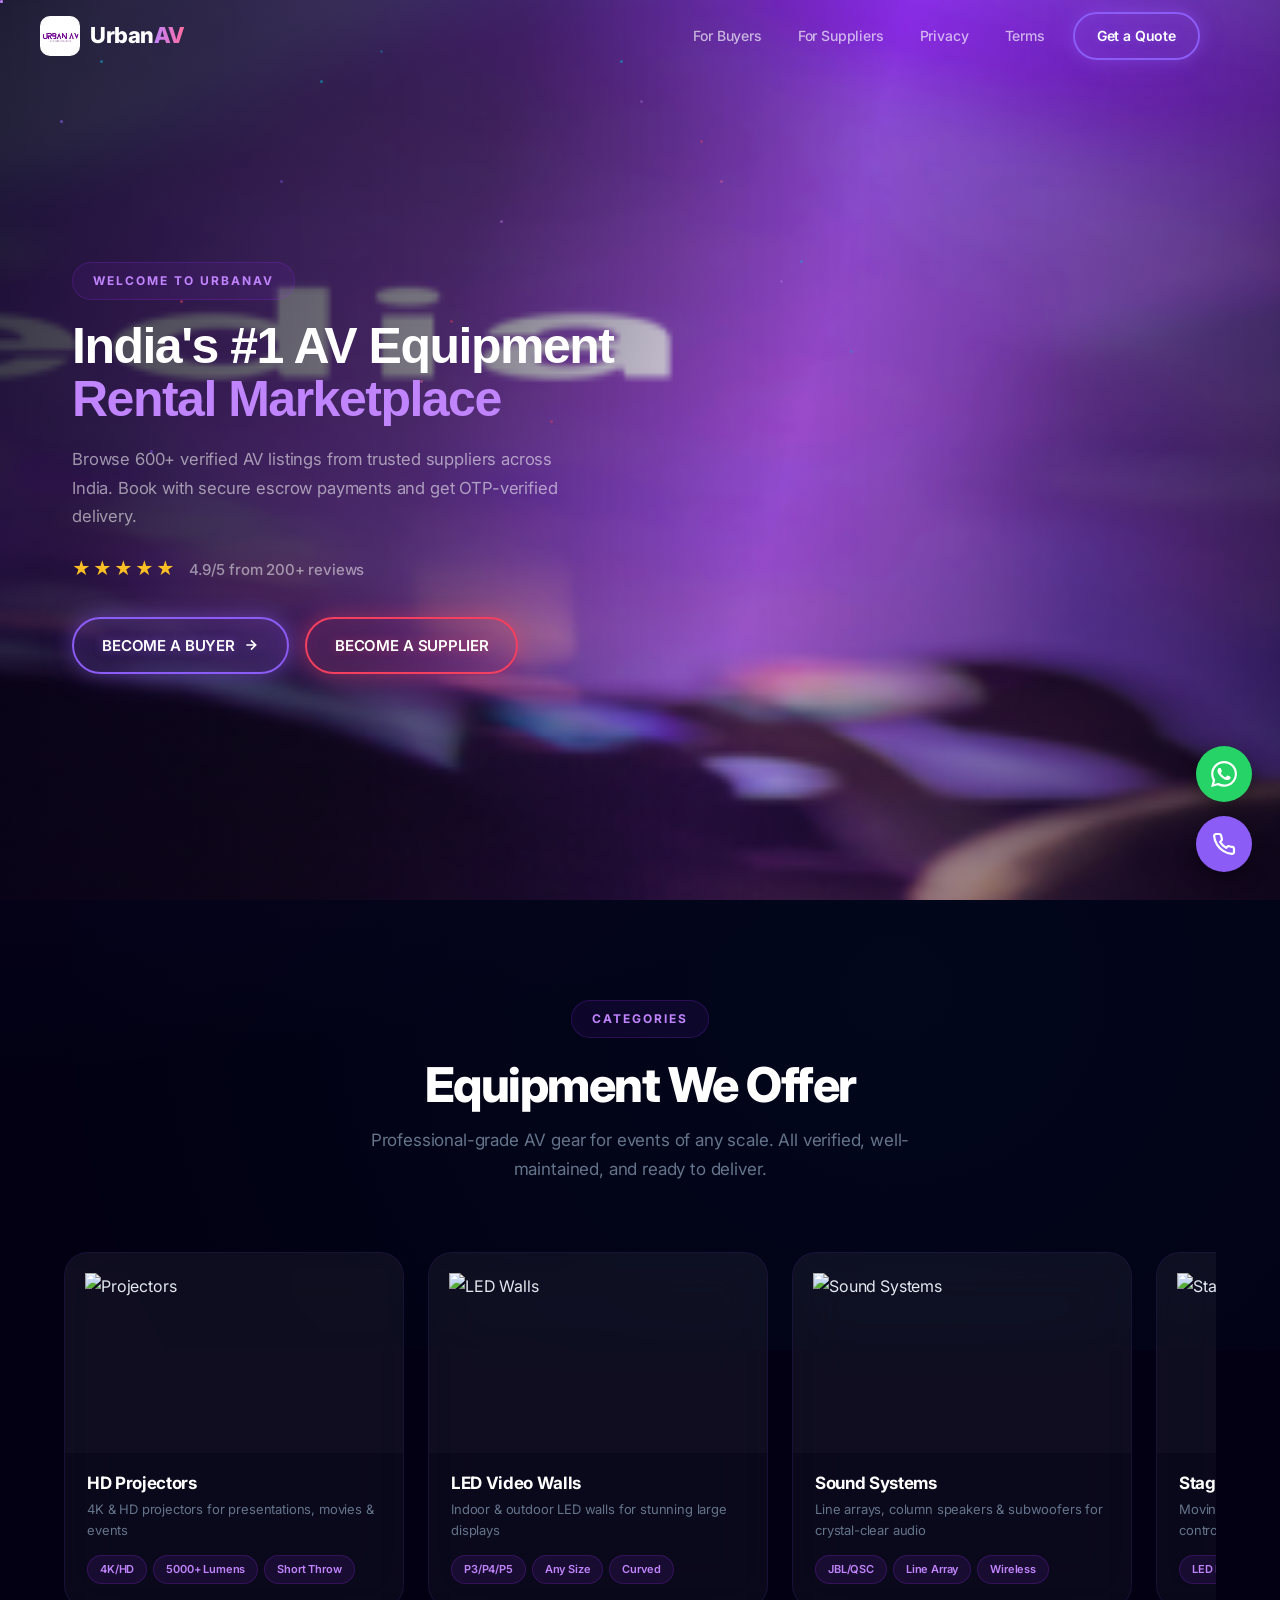
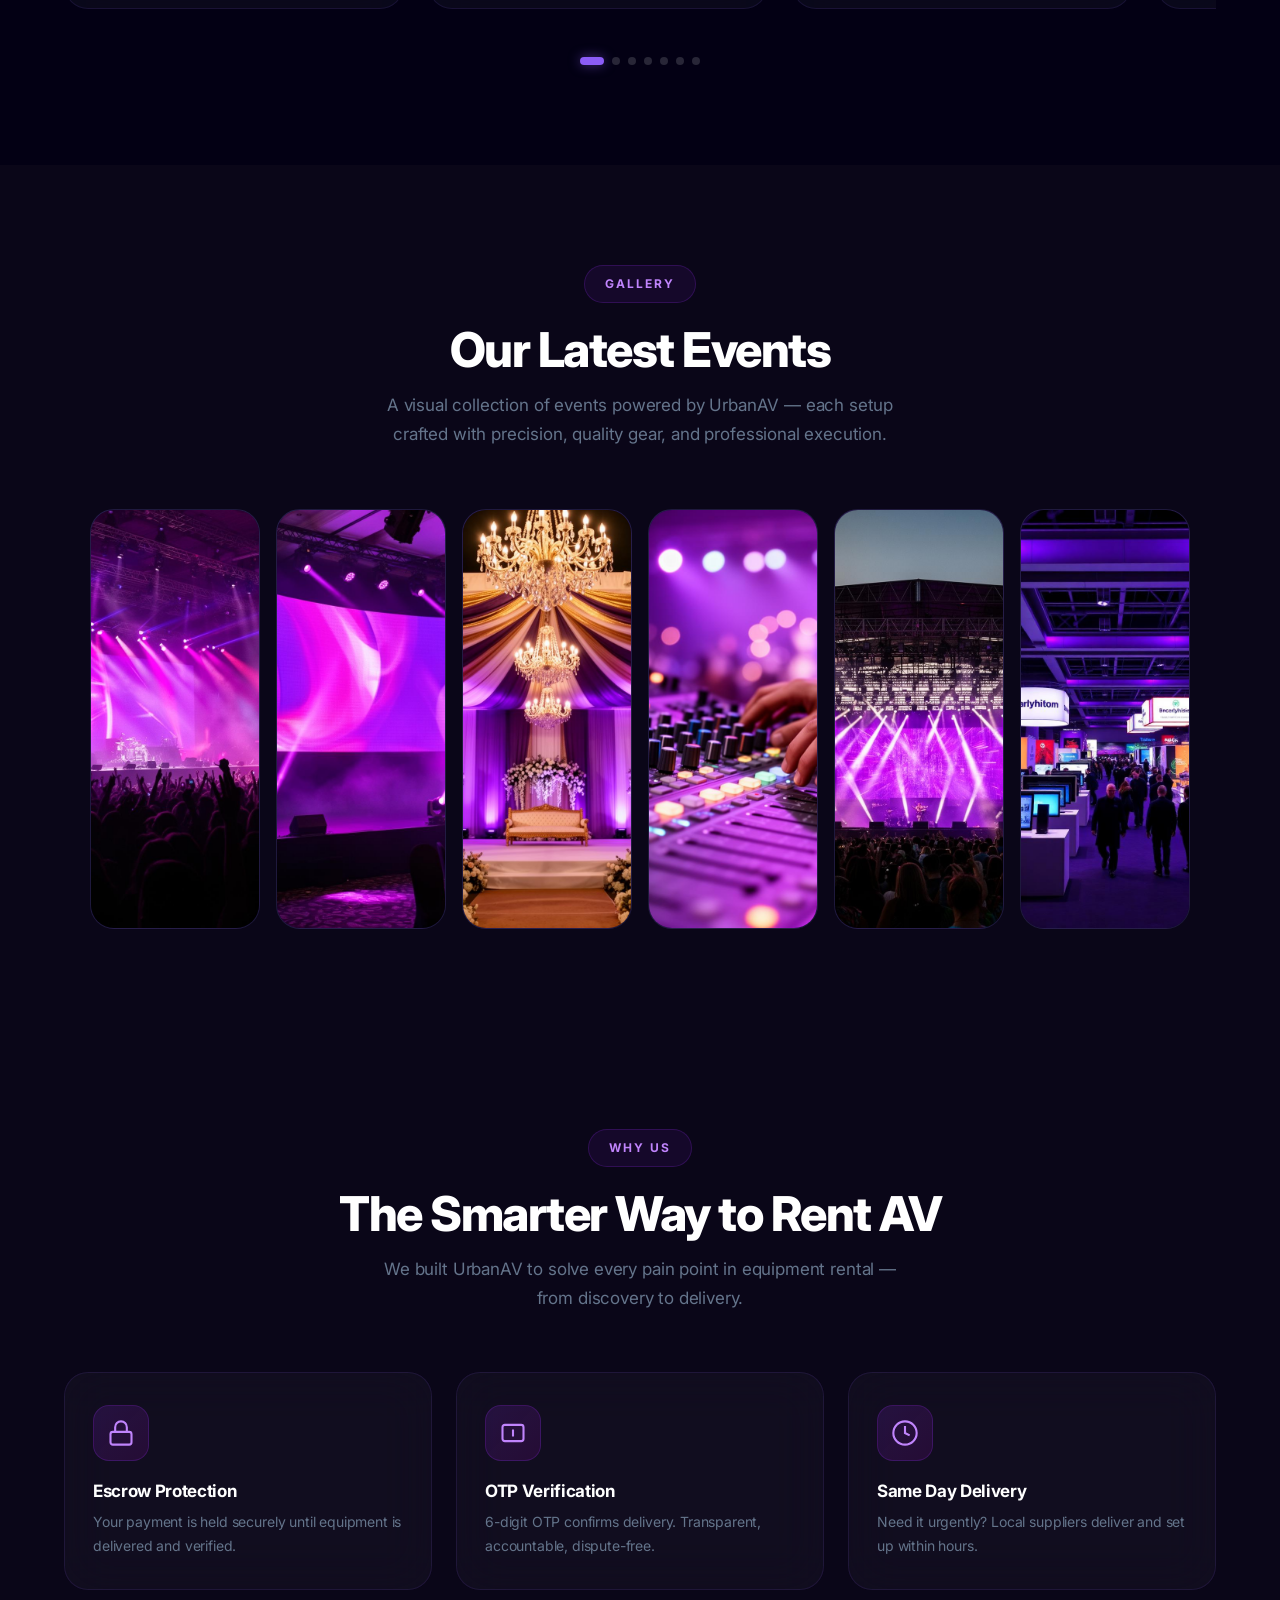
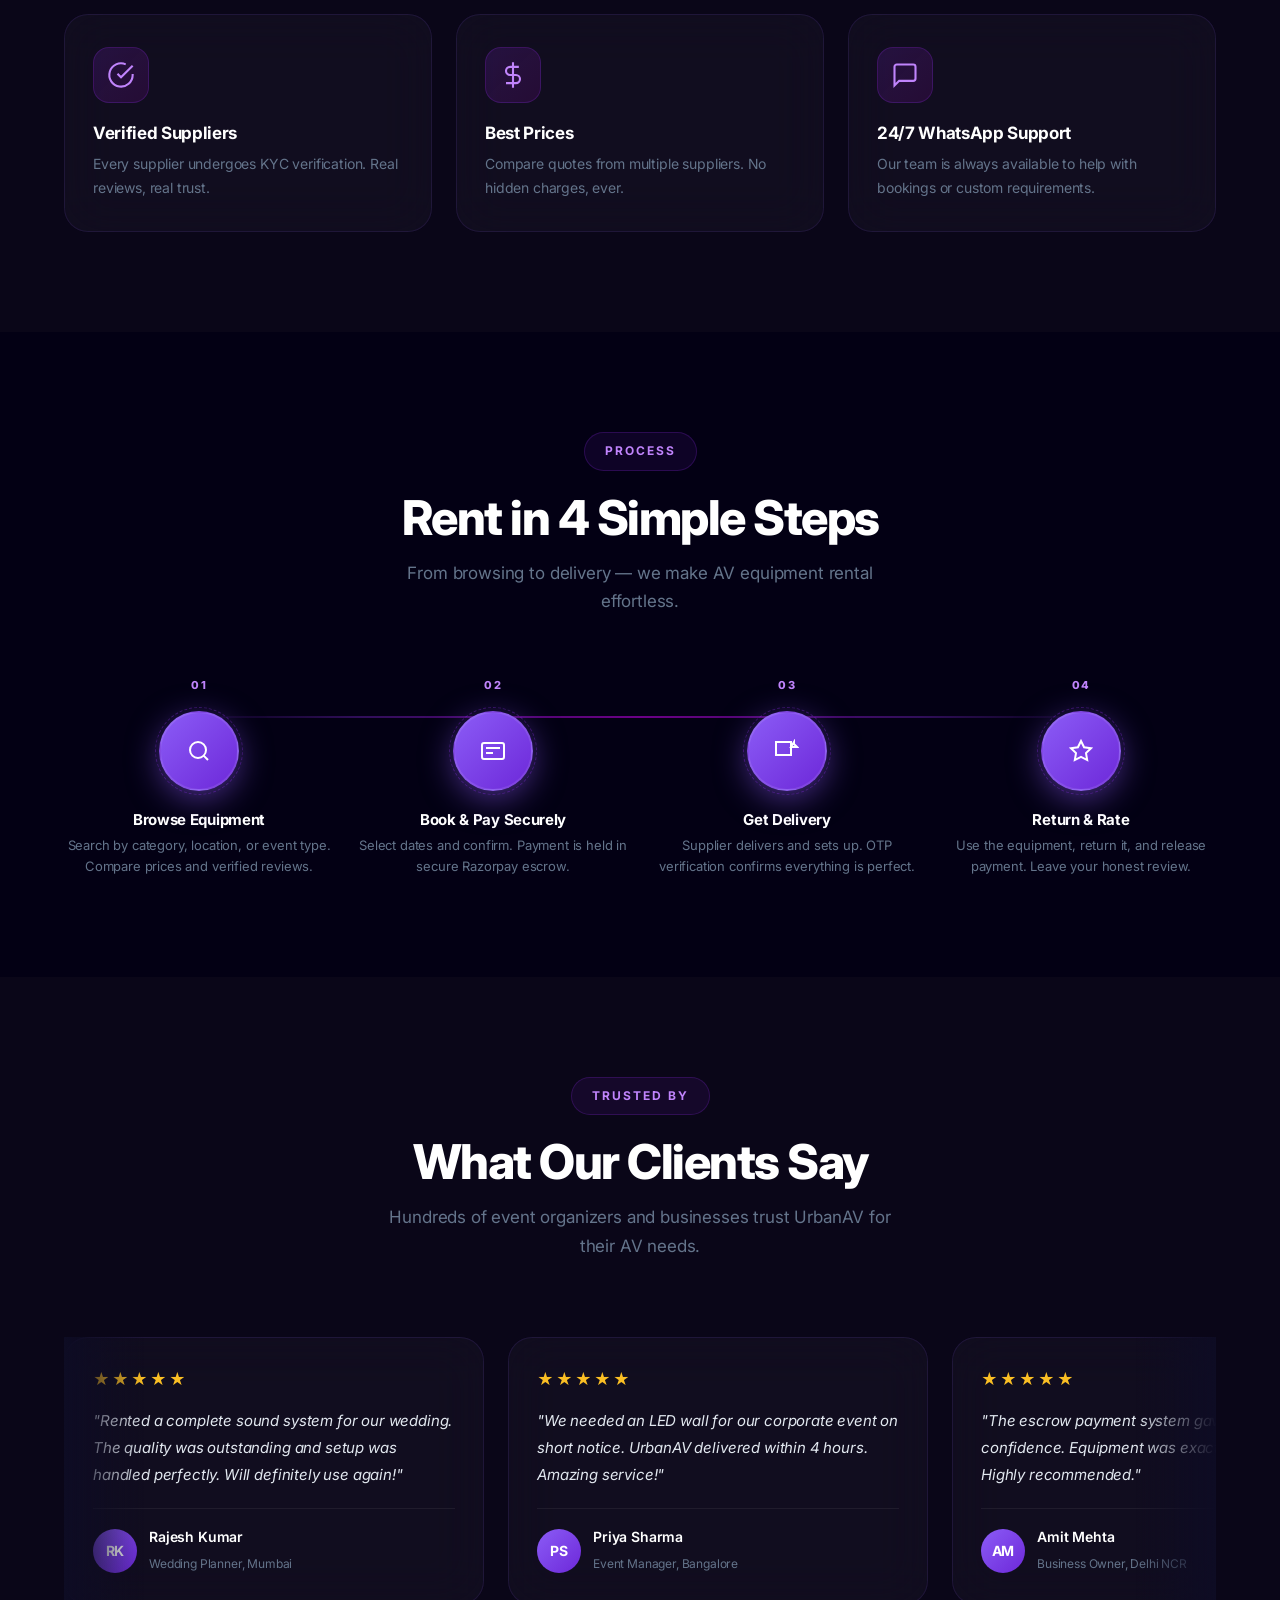
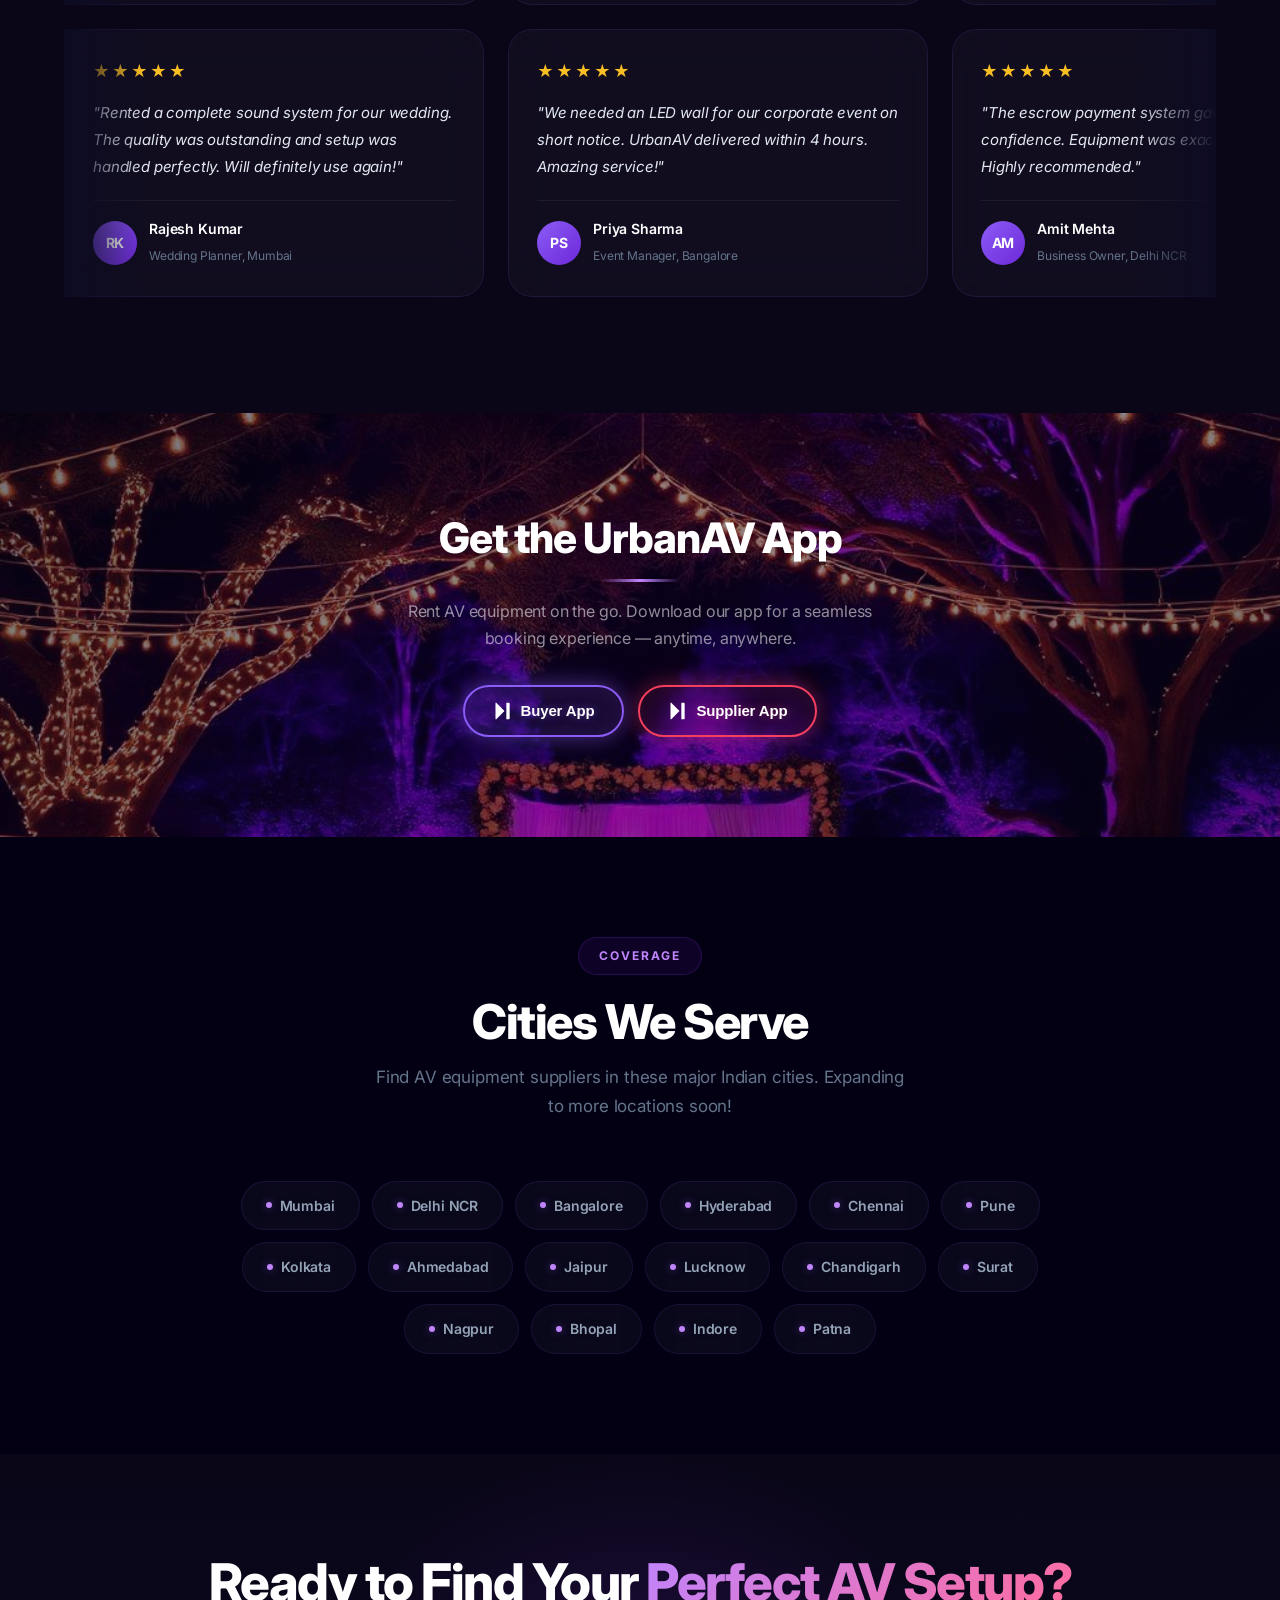
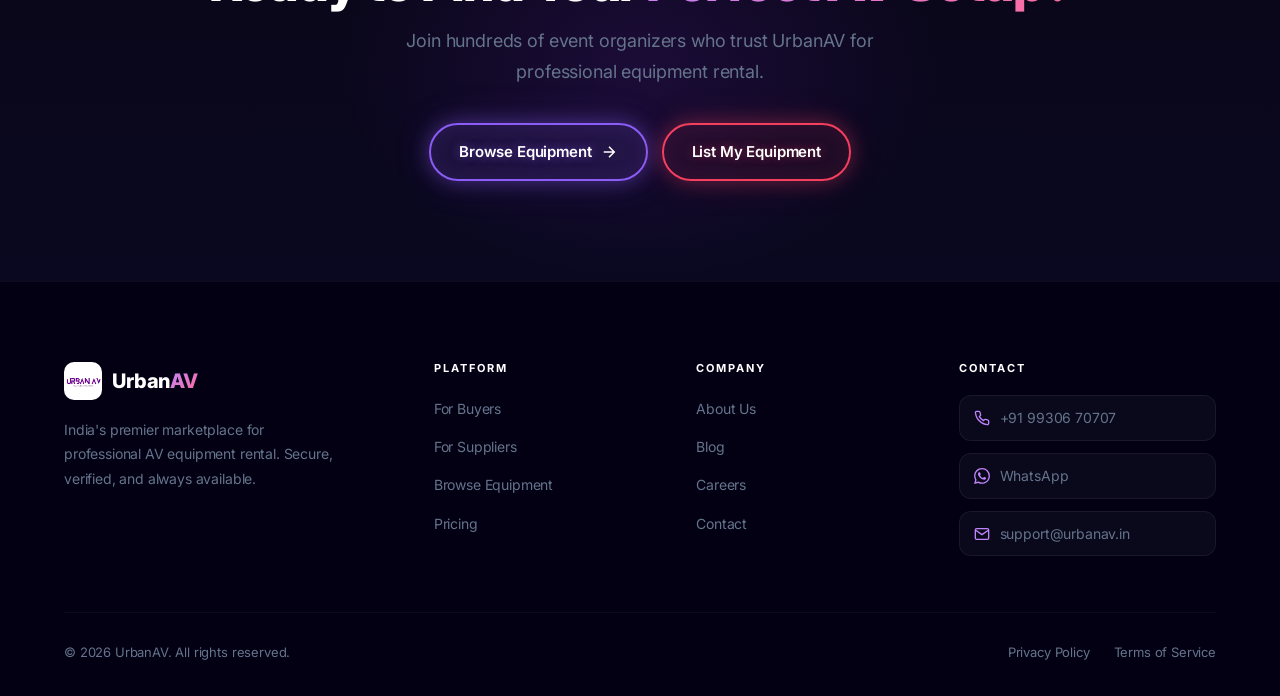
==== commit 3d3090d3: "Replace category images with avmarketplace.com.au collection photos" ====
--- a/index.html
+++ b/index.html
@@ -148,7 +148,7 @@
       <div class="carousel-track" id="categoryCarousel">
         <div class="carousel-card glass-card">
           <div class="carousel-card-img">
-            <img src="images/projector.png" alt="Projectors" loading="lazy">
+            <img src="https://avmarketplace.com.au/cdn/shop/collections/pexels-igor-starkov-233202-756091.jpg?v=1759711542&width=3840" alt="Projectors" loading="lazy">
           </div>
           <div class="carousel-card-body">
             <h3>HD Projectors</h3>
@@ -163,7 +163,7 @@
 
         <div class="carousel-card glass-card">
           <div class="carousel-card-img">
-            <img src="images/screen.png" alt="LED Walls" loading="lazy">
+            <img src="https://avmarketplace.com.au/cdn/shop/collections/pexels-dawn-lio-1140724-2177814.jpg?v=1757997928&width=3840" alt="LED Walls" loading="lazy">
           </div>
           <div class="carousel-card-body">
             <h3>LED Video Walls</h3>
@@ -178,7 +178,7 @@
 
         <div class="carousel-card glass-card">
           <div class="carousel-card-img">
-            <img src="images/sepekar.png" alt="Sound Systems" loading="lazy">
+            <img src="https://avmarketplace.com.au/cdn/shop/collections/pexels-markusspiske-92078.jpg?v=1759711430&width=3840" alt="Sound Systems" loading="lazy">
           </div>
           <div class="carousel-card-body">
             <h3>Sound Systems</h3>
@@ -193,7 +193,7 @@
 
         <div class="carousel-card glass-card">
           <div class="carousel-card-img">
-            <img src="images/crowd.png" alt="Stage Lighting" loading="lazy">
+            <img src="https://avmarketplace.com.au/cdn/shop/collections/pexels-zack-mcfly-1753602094-30831640.jpg?v=1757996430&width=3840" alt="Stage Lighting" loading="lazy">
           </div>
           <div class="carousel-card-body">
             <h3>Stage Lighting</h3>
@@ -208,7 +208,7 @@
 
         <div class="carousel-card glass-card">
           <div class="carousel-card-img">
-            <img src="images/mics.png" alt="Microphones" loading="lazy">
+            <img src="https://avmarketplace.com.au/cdn/shop/collections/cables-and-accessories.jpg?v=1759711177&width=3840" alt="Microphones" loading="lazy">
           </div>
           <div class="carousel-card-body">
             <h3>Microphones</h3>
@@ -223,7 +223,22 @@
 
         <div class="carousel-card glass-card">
           <div class="carousel-card-img">
-            <img src="images/urban.png" alt="Full Packages" loading="lazy">
+            <img src="https://avmarketplace.com.au/cdn/shop/collections/pexels-caleboquendo-15689004.jpg?v=1759711270&width=3840" alt="LED TV Rental" loading="lazy">
+          </div>
+          <div class="carousel-card-body">
+            <h3>LED TV on Rent</h3>
+            <p>HD & 4K LED TVs for weddings, parties, exhibitions & corporate events</p>
+            <div class="card-tags">
+              <span>Full HD/4K</span>
+              <span>32"-85"</span>
+              <span>With Stand</span>
+            </div>
+          </div>
+        </div>
+
+        <div class="carousel-card glass-card">
+          <div class="carousel-card-img">
+            <img src="https://avmarketplace.com.au/cdn/shop/collections/cases.jpg?v=1757998426&width=3840" alt="Full Packages" loading="lazy">
           </div>
           <div class="carousel-card-body">
             <h3>Complete Packages</h3>
--- a/css/style.css
+++ b/css/style.css
@@ -162,30 +162,52 @@
   text-decoration: none;
   white-space: nowrap;
   letter-spacing: -0.01em;
+  position: relative;
 }
 .btn:hover { transform: translateY(-2px); }
 .btn:active { transform: translateY(0); }
 
+/* Neon pulse animation for primary buttons */
+@keyframes neonPulse {
+  0%, 100% { box-shadow: 0 0 20px rgba(139, 92, 246, 0.4), 0 0 40px rgba(139, 92, 246, 0.15), inset 0 0 20px rgba(139, 92, 246, 0.1); }
+  50% { box-shadow: 0 0 28px rgba(139, 92, 246, 0.55), 0 0 56px rgba(139, 92, 246, 0.2), inset 0 0 28px rgba(139, 92, 246, 0.15); }
+}
+@keyframes neonPulseAccent {
+  0%, 100% { box-shadow: 0 0 20px rgba(244, 63, 94, 0.35), 0 0 40px rgba(244, 63, 94, 0.12), inset 0 0 20px rgba(244, 63, 94, 0.08); }
+  50% { box-shadow: 0 0 28px rgba(244, 63, 94, 0.5), 0 0 56px rgba(244, 63, 94, 0.18), inset 0 0 28px rgba(244, 63, 94, 0.12); }
+}
+
 .btn-primary {
-  background: linear-gradient(135deg, var(--primary), var(--primary-dark));
-  color: #fff;
-  box-shadow: 0 4px 20px var(--primary-glow);
+  background: rgba(139, 92, 246, 0.12);
+  color: #fff;
+  border: 2px solid var(--primary);
+  box-shadow: 0 0 20px rgba(139, 92, 246, 0.4), 0 0 40px rgba(139, 92, 246, 0.15), inset 0 0 20px rgba(139, 92, 246, 0.1);
+  text-shadow: 0 0 10px rgba(139, 92, 246, 0.5);
+  animation: neonPulse 3s ease-in-out infinite;
 }
 .btn-primary:hover {
-  box-shadow: 0 8px 32px var(--primary-glow);
+  box-shadow: 0 0 30px rgba(139, 92, 246, 0.6), 0 0 60px rgba(139, 92, 246, 0.25), inset 0 0 30px rgba(139, 92, 246, 0.15);
+  border-color: var(--primary-light);
   transform: translateY(-3px);
+  animation: none;
 }
 
 .btn-glass {
-  background: rgba(255, 255, 255, 0.06);
-  color: #fff;
-  border: 1px solid rgba(255, 255, 255, 0.12);
+  background: rgba(244, 63, 94, 0.08);
+  color: #fff;
+  border: 2px solid var(--accent);
   backdrop-filter: blur(12px);
   -webkit-backdrop-filter: blur(12px);
+  box-shadow: 0 0 20px rgba(244, 63, 94, 0.35), 0 0 40px rgba(244, 63, 94, 0.12), inset 0 0 20px rgba(244, 63, 94, 0.08);
+  text-shadow: 0 0 10px rgba(244, 63, 94, 0.4);
+  animation: neonPulseAccent 3s ease-in-out infinite;
 }
 .btn-glass:hover {
-  background: rgba(255, 255, 255, 0.1);
-  border-color: rgba(255, 255, 255, 0.2);
+  background: rgba(244, 63, 94, 0.15);
+  border-color: var(--accent-light);
+  box-shadow: 0 0 30px rgba(244, 63, 94, 0.5), 0 0 60px rgba(244, 63, 94, 0.2), inset 0 0 30px rgba(244, 63, 94, 0.12);
+  transform: translateY(-3px);
+  animation: none;
 }
 
 /* ===== NAVBAR ===== */
@@ -264,16 +286,21 @@
   background: rgba(155, 48, 255, 0.15);
 }
 .nav-cta {
-  background: linear-gradient(135deg, var(--primary), var(--primary-dark)) !important;
+  background: rgba(139, 92, 246, 0.12) !important;
   color: #fff !important;
   font-weight: 600 !important;
   padding: 10px 22px !important;
-  box-shadow: 0 4px 20px var(--primary-glow) !important;
+  border: 2px solid var(--primary) !important;
+  box-shadow: 0 0 16px rgba(139, 92, 246, 0.35), 0 0 32px rgba(139, 92, 246, 0.12), inset 0 0 16px rgba(139, 92, 246, 0.08) !important;
+  text-shadow: 0 0 8px rgba(139, 92, 246, 0.4) !important;
   margin-left: 8px;
+  animation: neonPulse 3s ease-in-out infinite;
 }
 .nav-cta:hover {
-  box-shadow: 0 6px 28px var(--primary-glow) !important;
+  box-shadow: 0 0 24px rgba(139, 92, 246, 0.5), 0 0 48px rgba(139, 92, 246, 0.2), inset 0 0 24px rgba(139, 92, 246, 0.12) !important;
+  border-color: var(--primary-light) !important;
   transform: translateY(-1px);
+  animation: none !important;
 }
 
 .menu-toggle {
@@ -476,23 +503,26 @@
   justify-content: center;
   gap: 10px;
   padding: 18px 36px;
-  background: #fff;
-  color: var(--bg-primary);
+  background: rgba(139, 92, 246, 0.12);
+  color: #fff;
   font-size: 15px;
   font-weight: 700;
   letter-spacing: 1px;
-  border-radius: 8px;
-  border: 2px solid rgba(255, 255, 255, 0.9);
+  border-radius: var(--radius-full);
+  border: 2px solid var(--primary);
   text-decoration: none;
-  transition: all 0.3s ease;
+  transition: all 0.35s var(--ease-out);
   white-space: nowrap;
+  box-shadow: 0 0 20px rgba(139, 92, 246, 0.4), 0 0 40px rgba(139, 92, 246, 0.15), inset 0 0 20px rgba(139, 92, 246, 0.1);
+  text-shadow: 0 0 10px rgba(139, 92, 246, 0.5);
+  animation: neonPulse 3s ease-in-out infinite;
 }
 .btn-hero-outline:hover {
-  background: var(--primary-light);
+  background: rgba(139, 92, 246, 0.2);
   border-color: var(--primary-light);
-  color: #fff;
   transform: translateY(-3px);
-  box-shadow: 0 10px 40px var(--primary-glow), 0 0 60px rgba(139, 92, 246, 0.2);
+  box-shadow: 0 0 30px rgba(139, 92, 246, 0.6), 0 0 60px rgba(139, 92, 246, 0.25), inset 0 0 30px rgba(139, 92, 246, 0.15);
+  animation: none;
 }
 
 /* Filled button - BECOME A SUPPLIER */
@@ -501,23 +531,26 @@
   align-items: center;
   justify-content: center;
   padding: 18px 36px;
-  background: linear-gradient(135deg, var(--primary), var(--primary-dark));
+  background: rgba(244, 63, 94, 0.08);
   color: #fff;
   font-size: 15px;
   font-weight: 700;
   letter-spacing: 1px;
-  border-radius: 8px;
-  border: 2px solid var(--primary);
+  border-radius: var(--radius-full);
+  border: 2px solid var(--accent);
   text-decoration: none;
-  transition: all 0.3s ease;
+  transition: all 0.35s var(--ease-out);
   white-space: nowrap;
-  box-shadow: 0 4px 20px var(--primary-glow);
+  box-shadow: 0 0 20px rgba(244, 63, 94, 0.35), 0 0 40px rgba(244, 63, 94, 0.12), inset 0 0 20px rgba(244, 63, 94, 0.08);
+  text-shadow: 0 0 10px rgba(244, 63, 94, 0.4);
+  animation: neonPulseAccent 3s ease-in-out infinite;
 }
 .btn-hero-filled:hover {
-  background: linear-gradient(135deg, var(--primary-dark), #4C1D95);
-  border-color: var(--primary-light);
+  background: rgba(244, 63, 94, 0.15);
+  border-color: var(--accent-light);
   transform: translateY(-3px);
-  box-shadow: 0 10px 40px var(--primary-glow), 0 0 80px rgba(139, 92, 246, 0.3);
+  box-shadow: 0 0 30px rgba(244, 63, 94, 0.5), 0 0 60px rgba(244, 63, 94, 0.2), inset 0 0 30px rgba(244, 63, 94, 0.12);
+  animation: none;
 }
 
 /* ========== RESPONSIVE ========== */
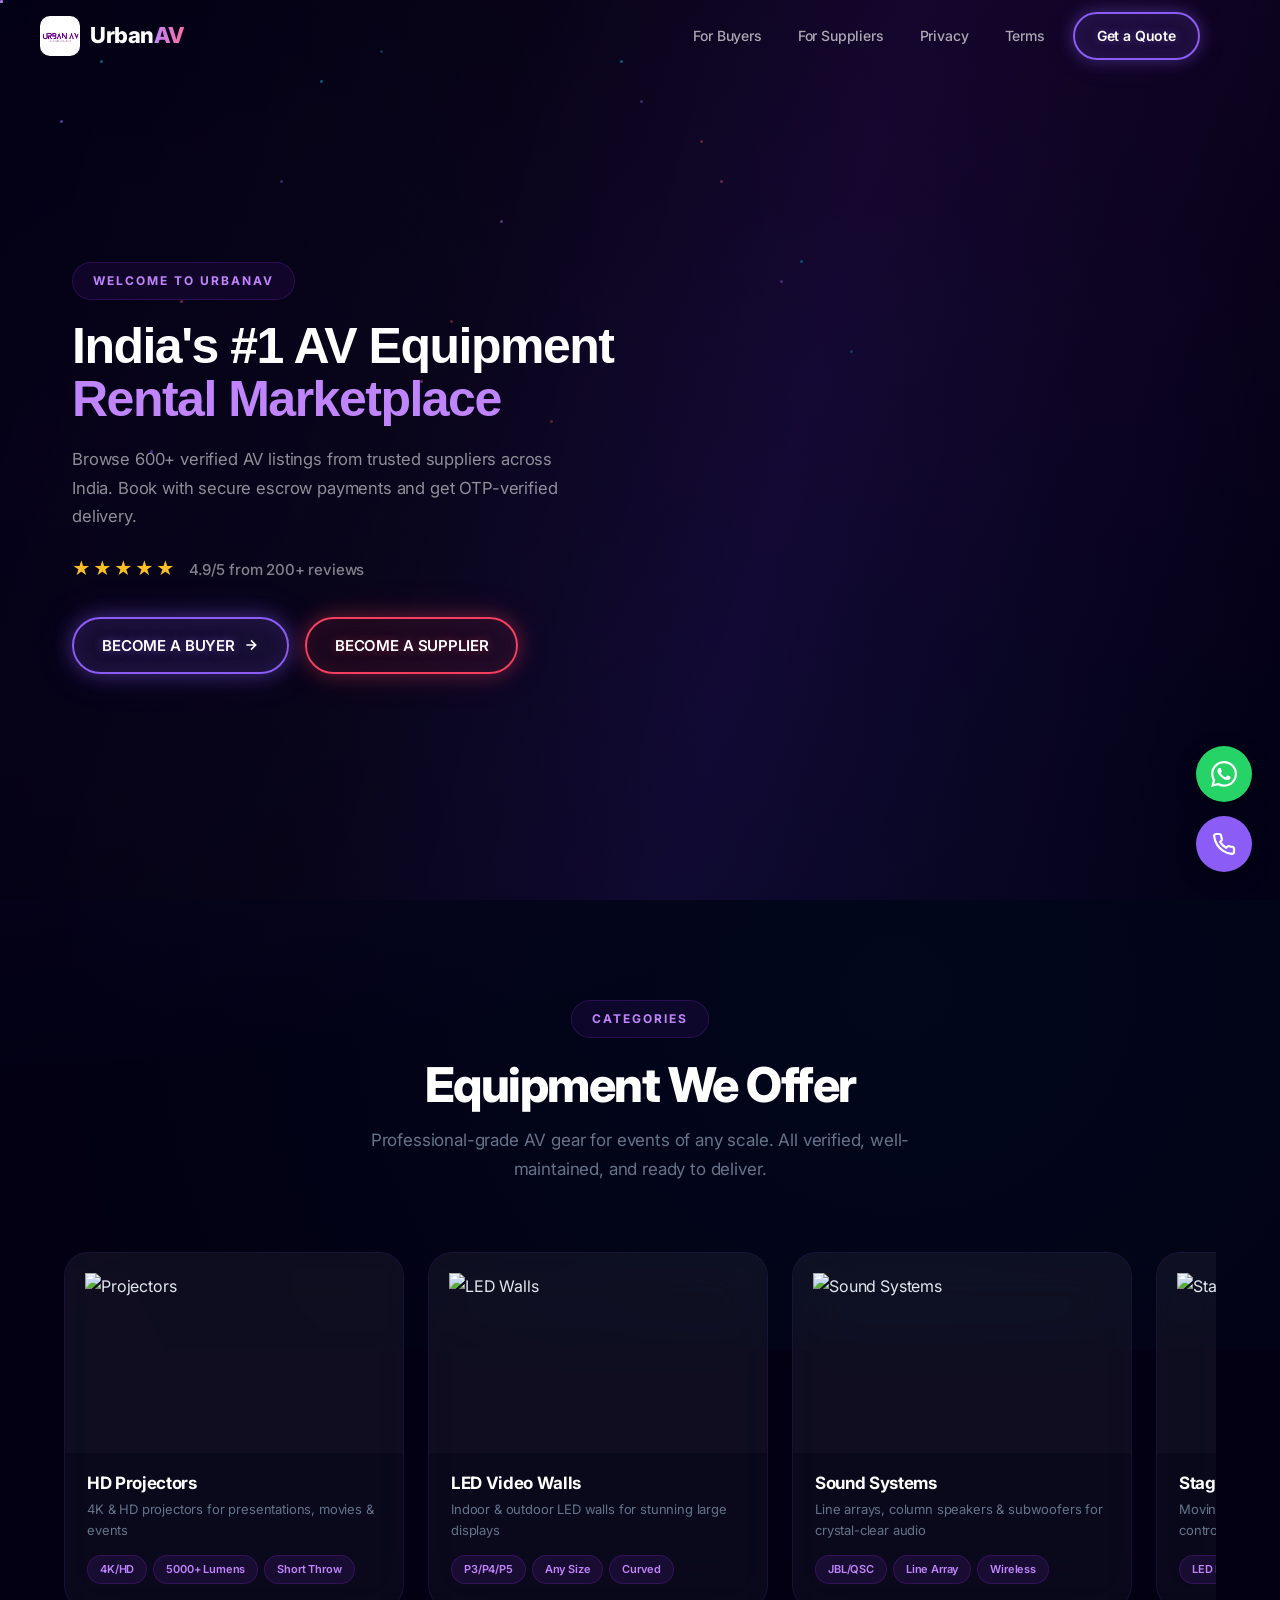
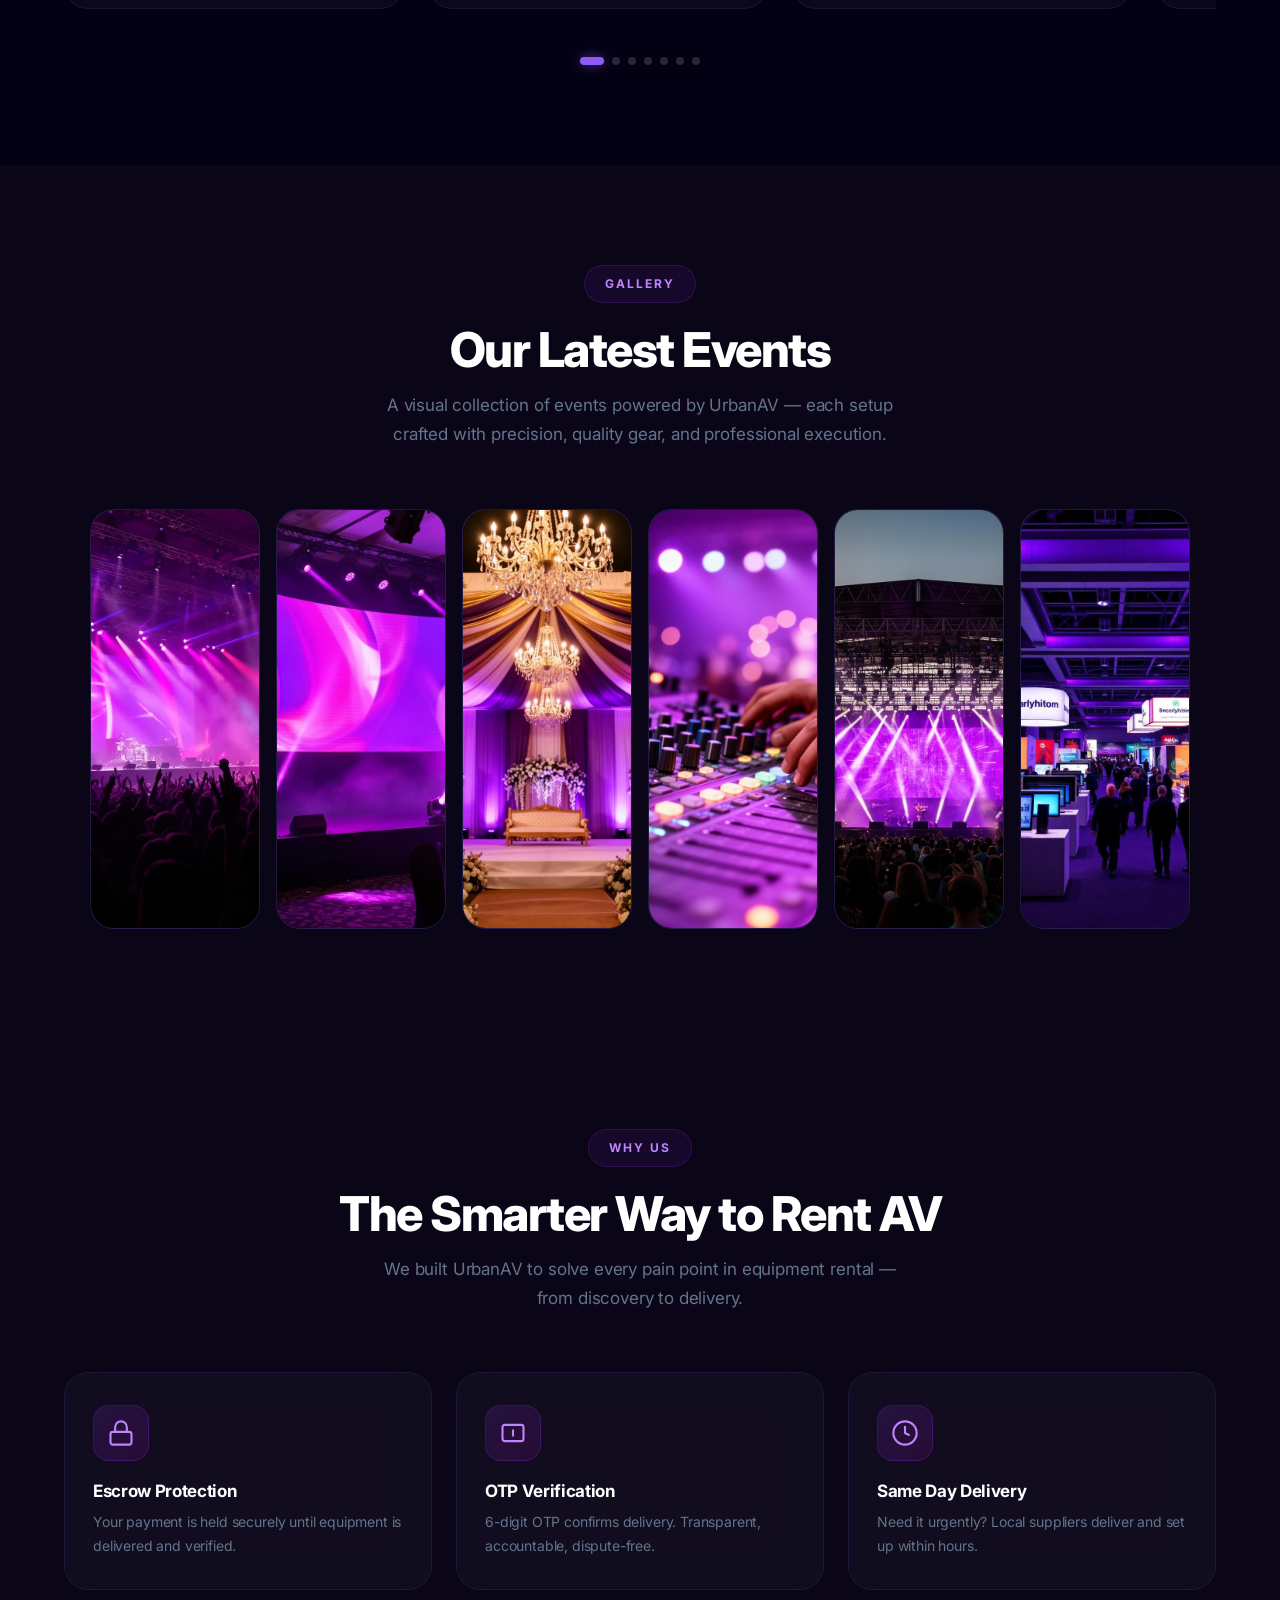
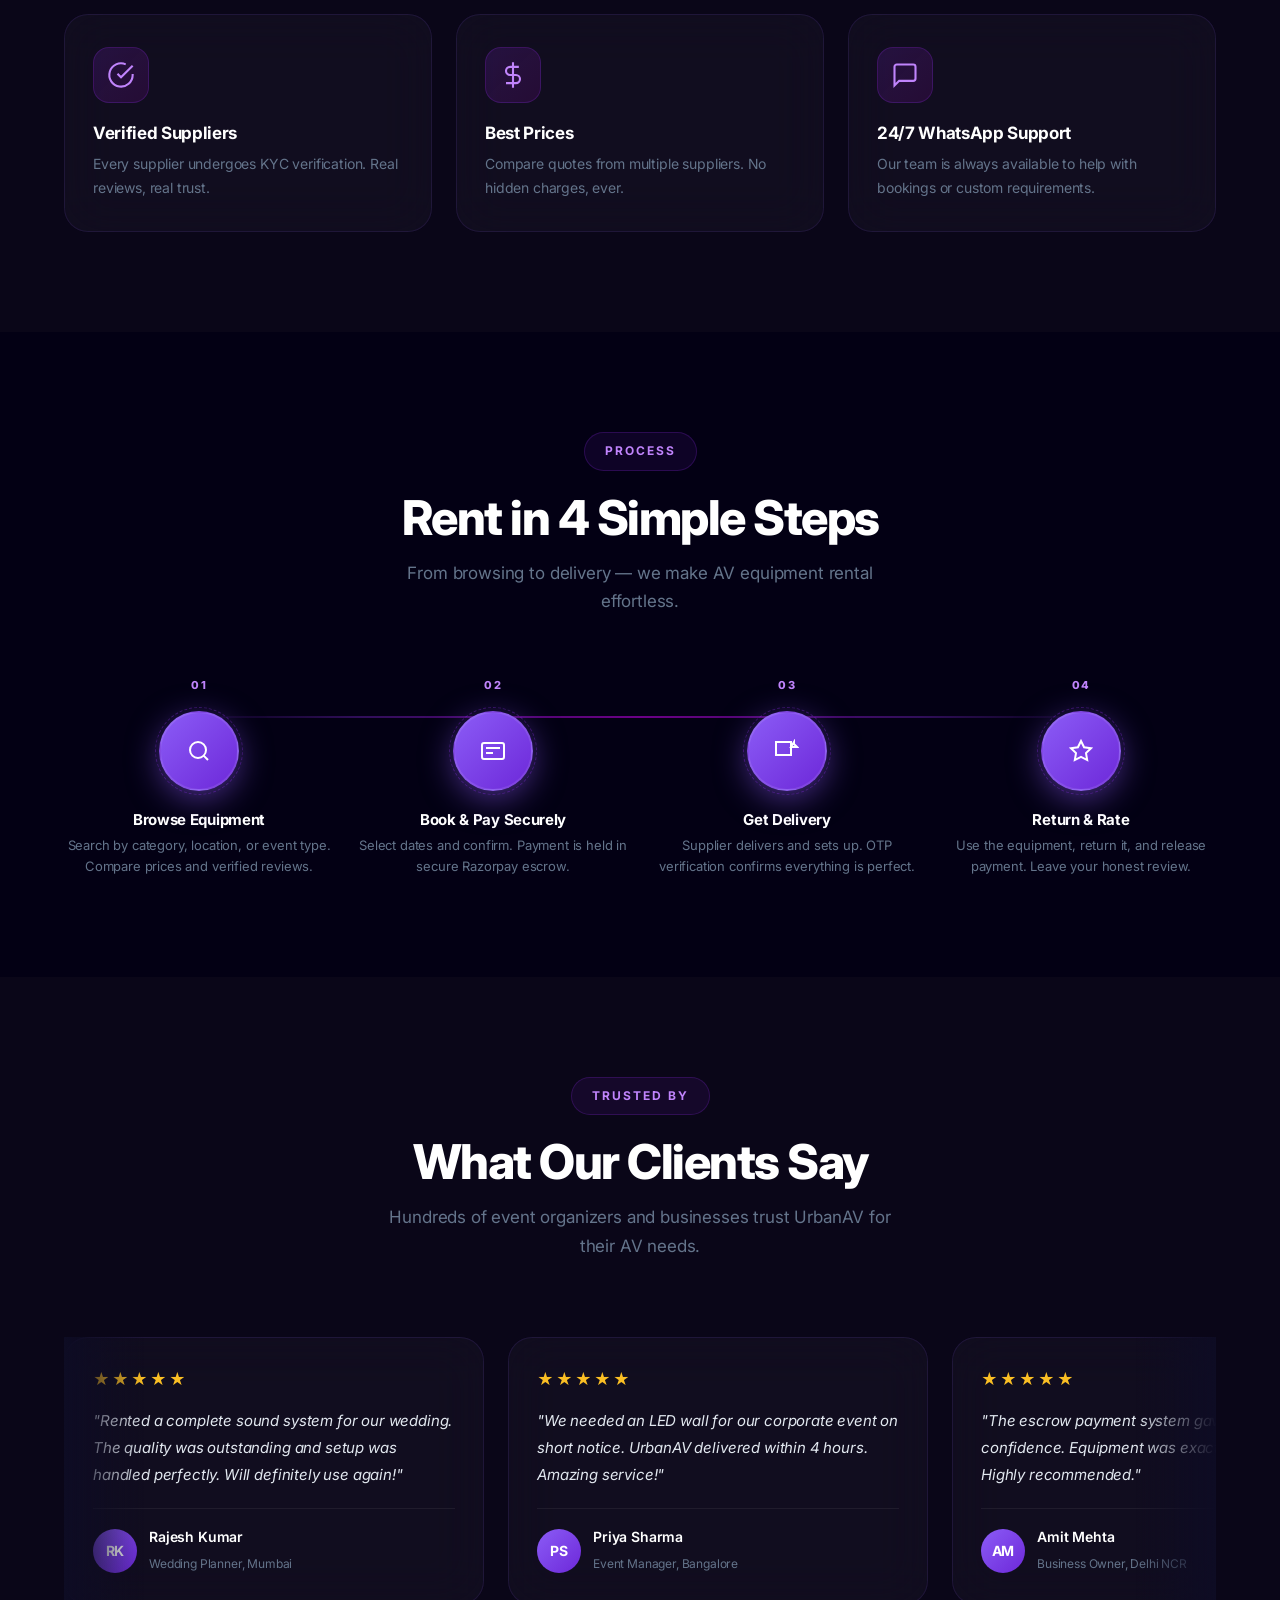
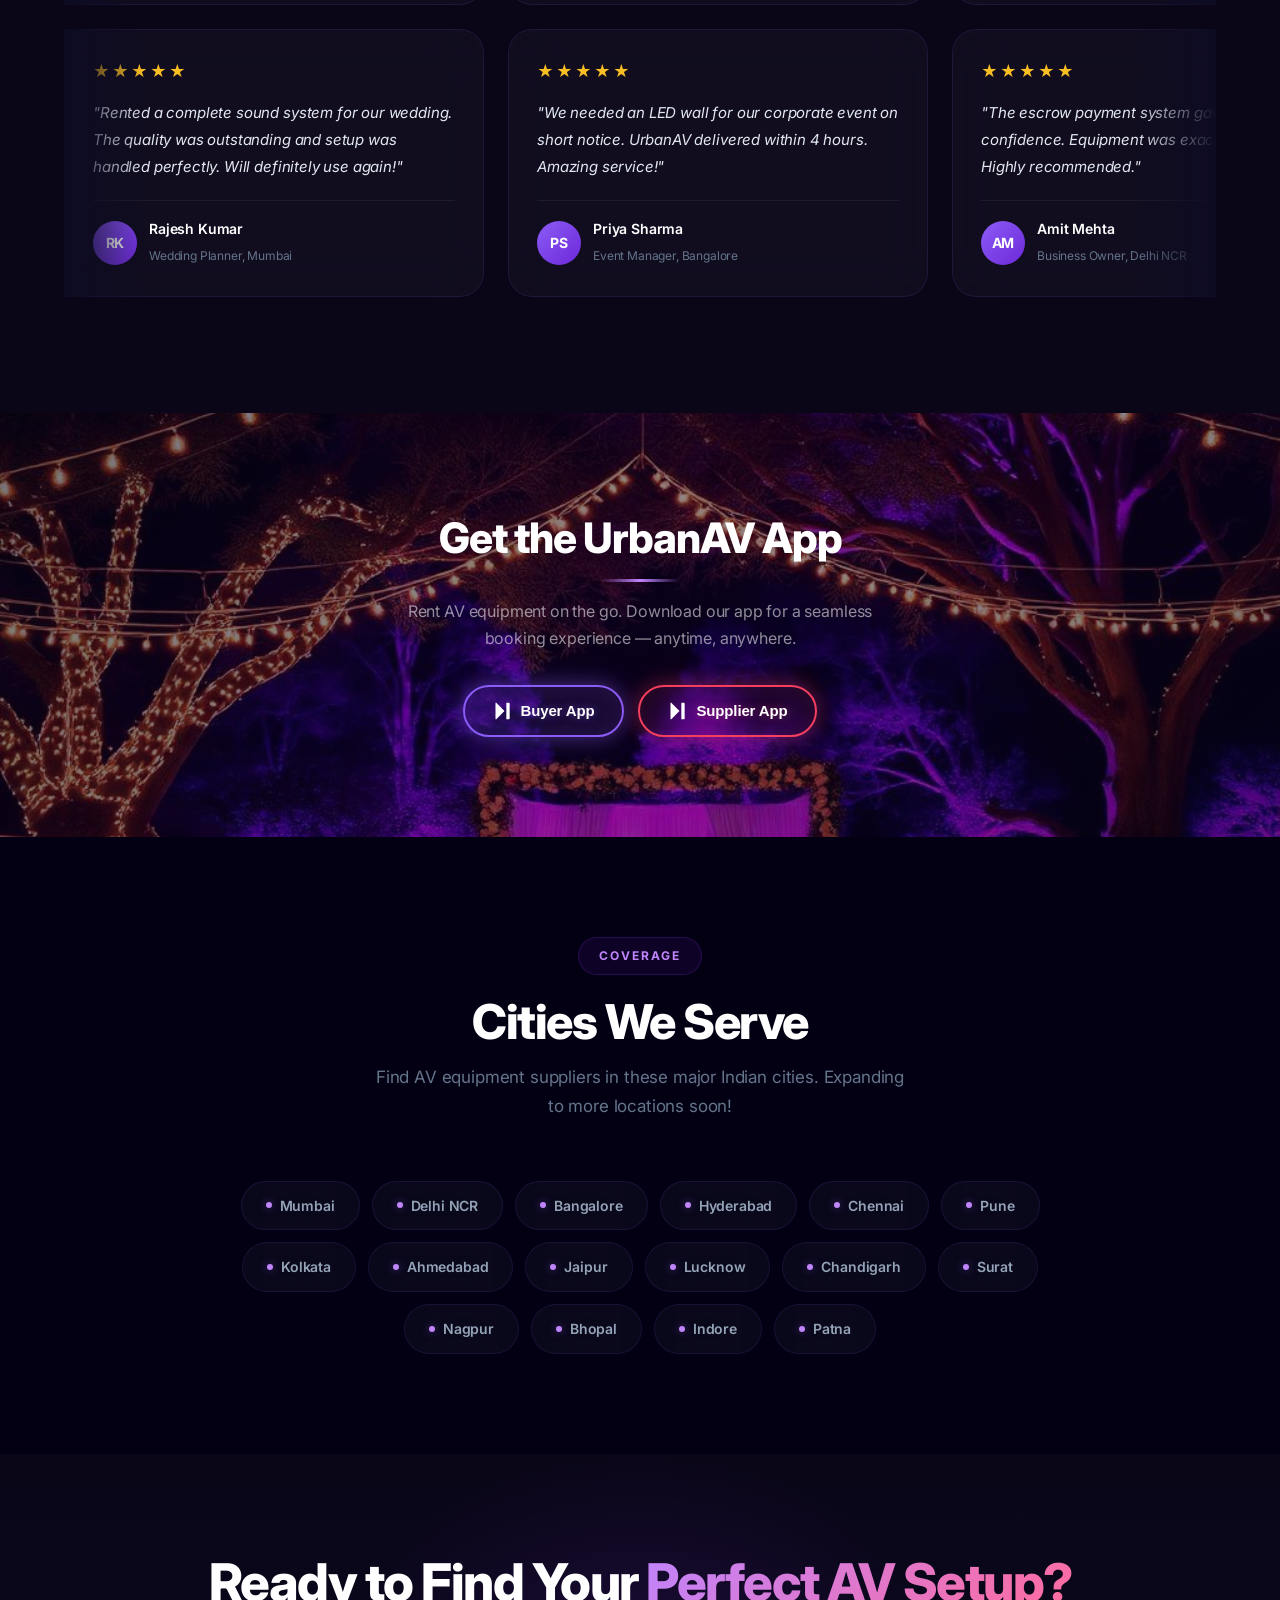
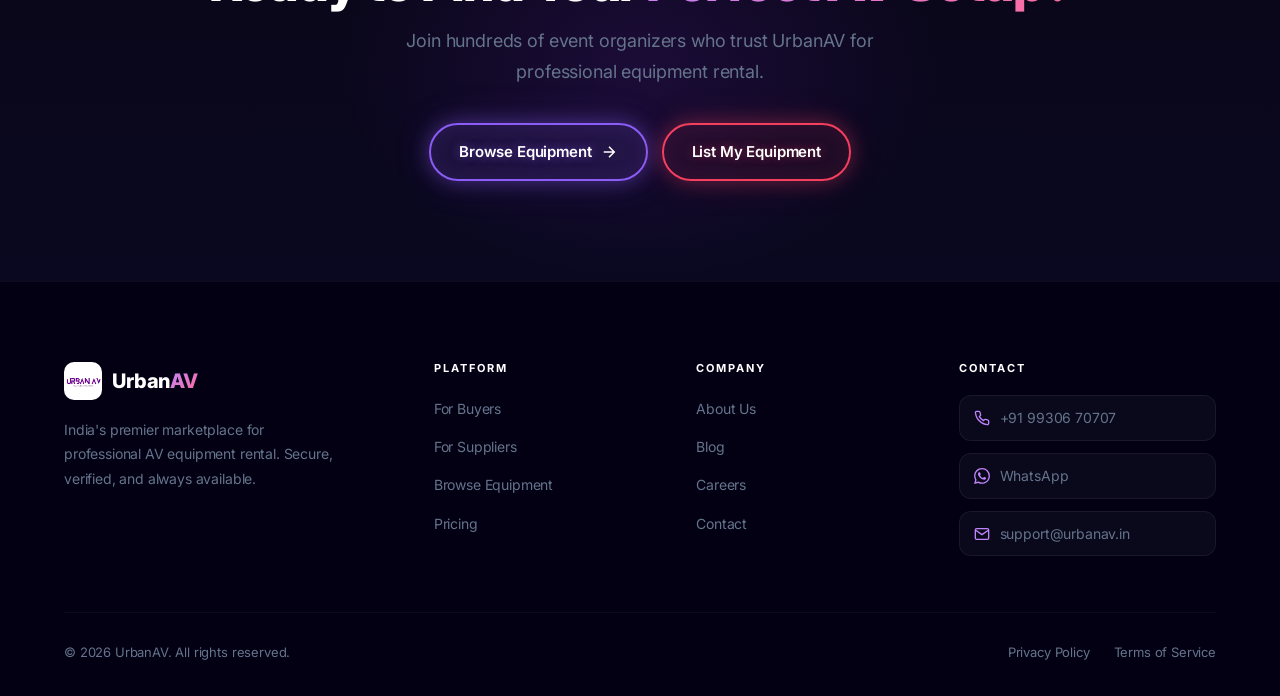
==== commit 7c4e5a9d: "Update index.html with latest website changes" ====
--- a/index.html
+++ b/index.html
@@ -101,7 +101,7 @@
 <!-- HERO -->
 <section class="hero-video">
   <div class="hero-video-bg">
-    <video autoplay muted loop playsinline poster="images/crowd.png" class="hero-video-poster">
+    <video autoplay muted loop playsinline poster="" class="hero-video-poster">
       <source src="images/hero-bg.mp4" type="video/mp4">
     </video>
   </div>
